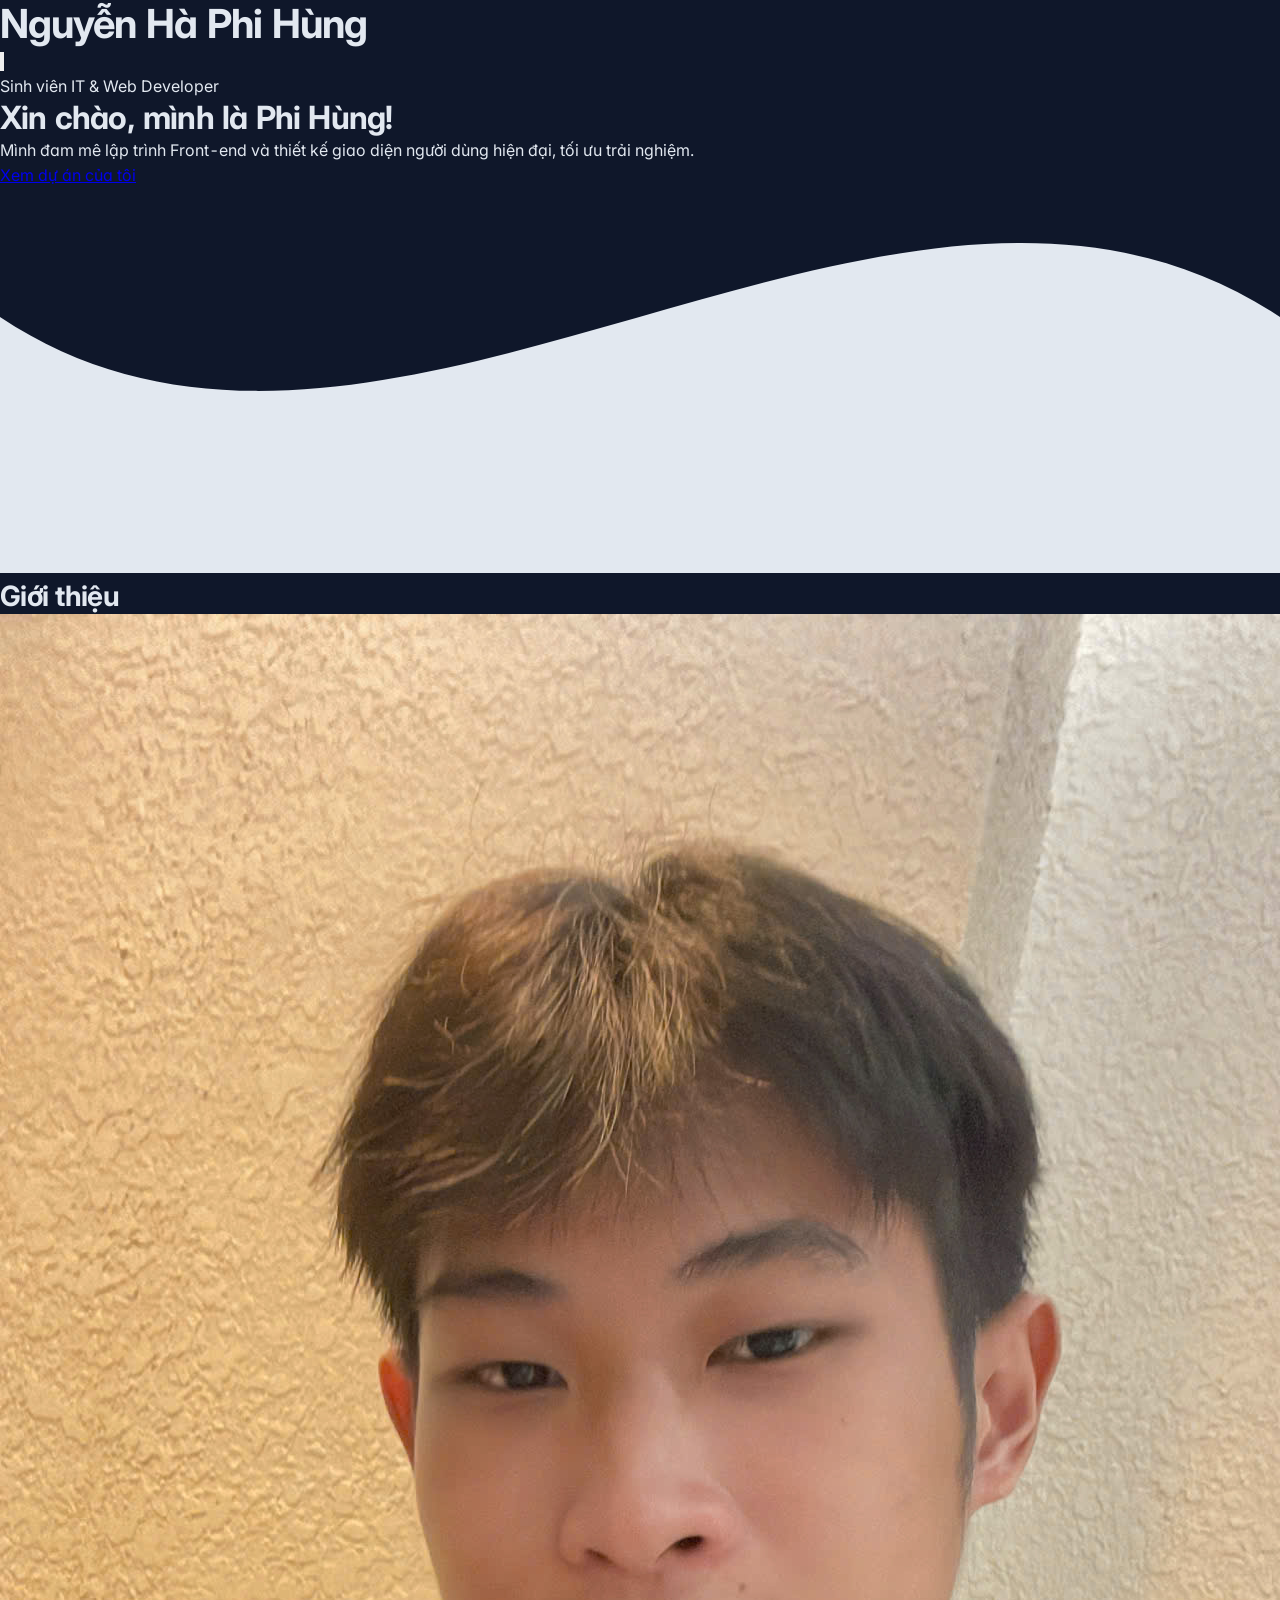
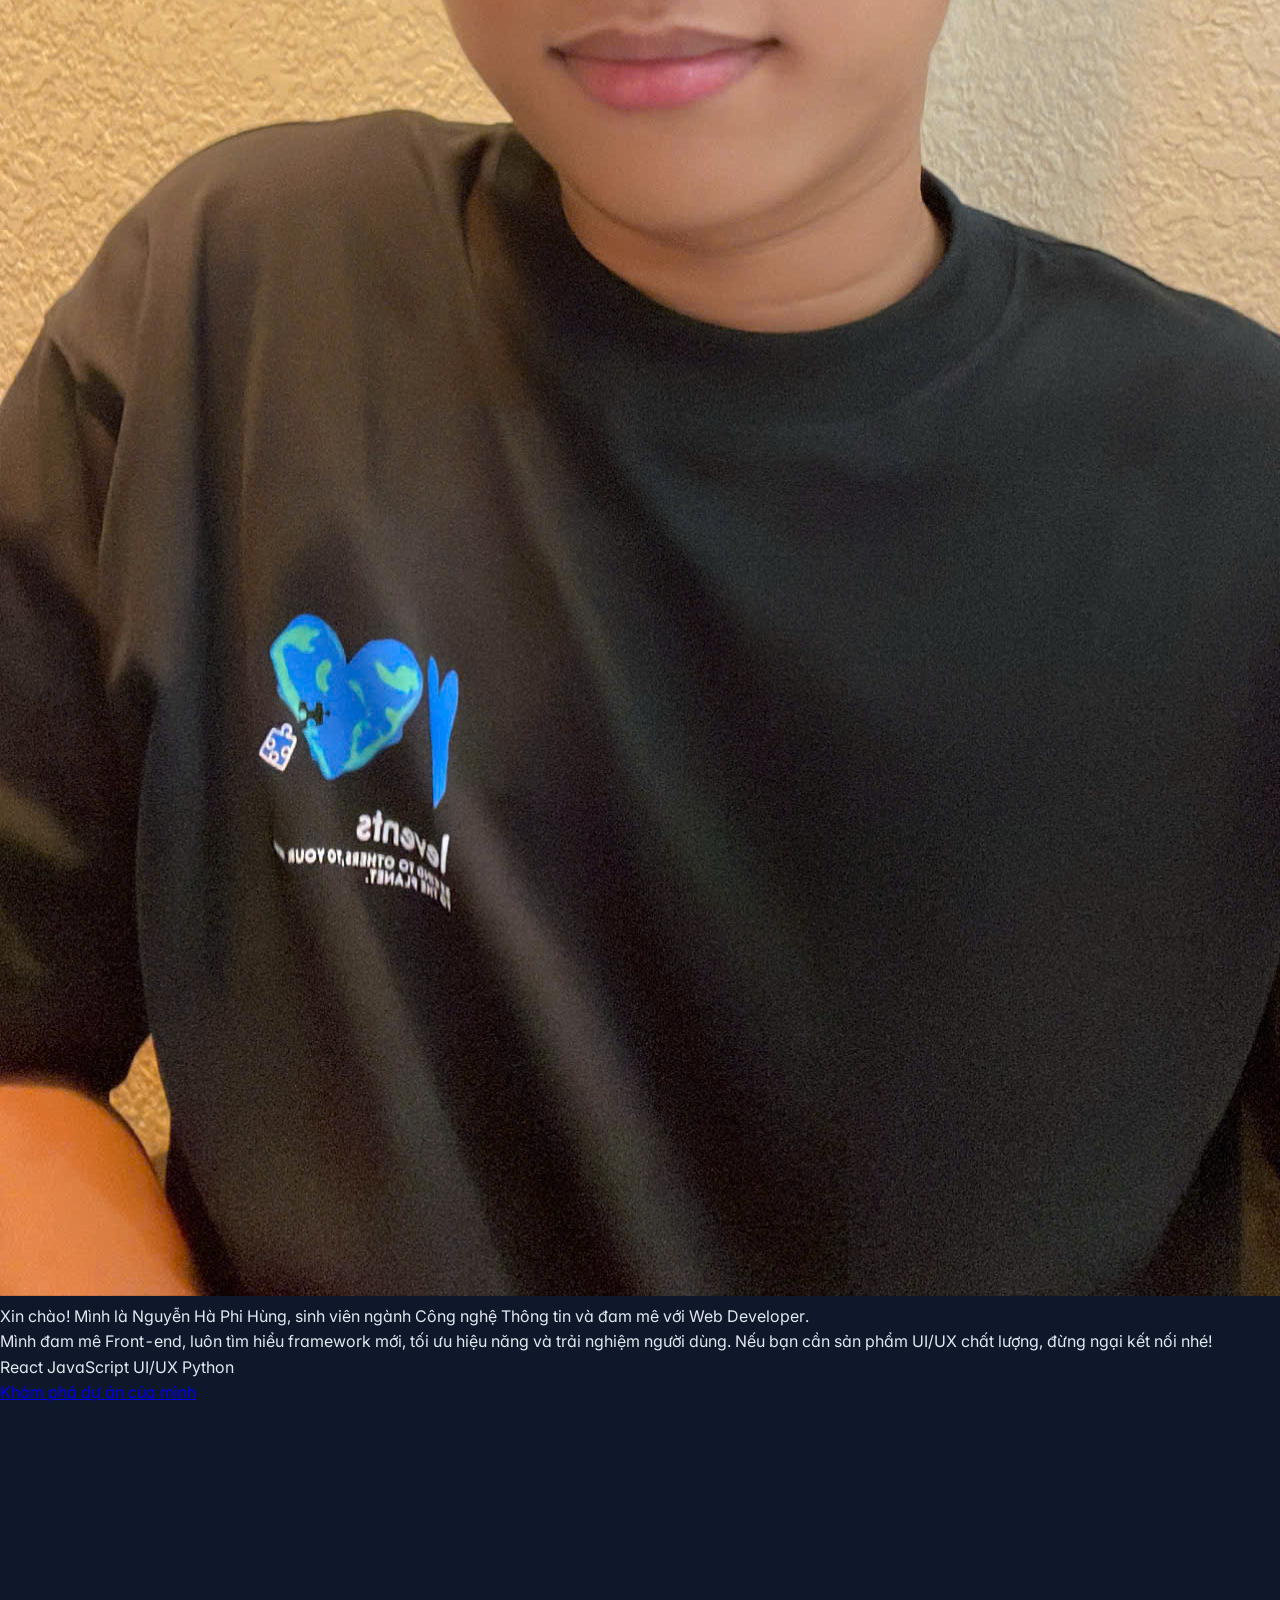
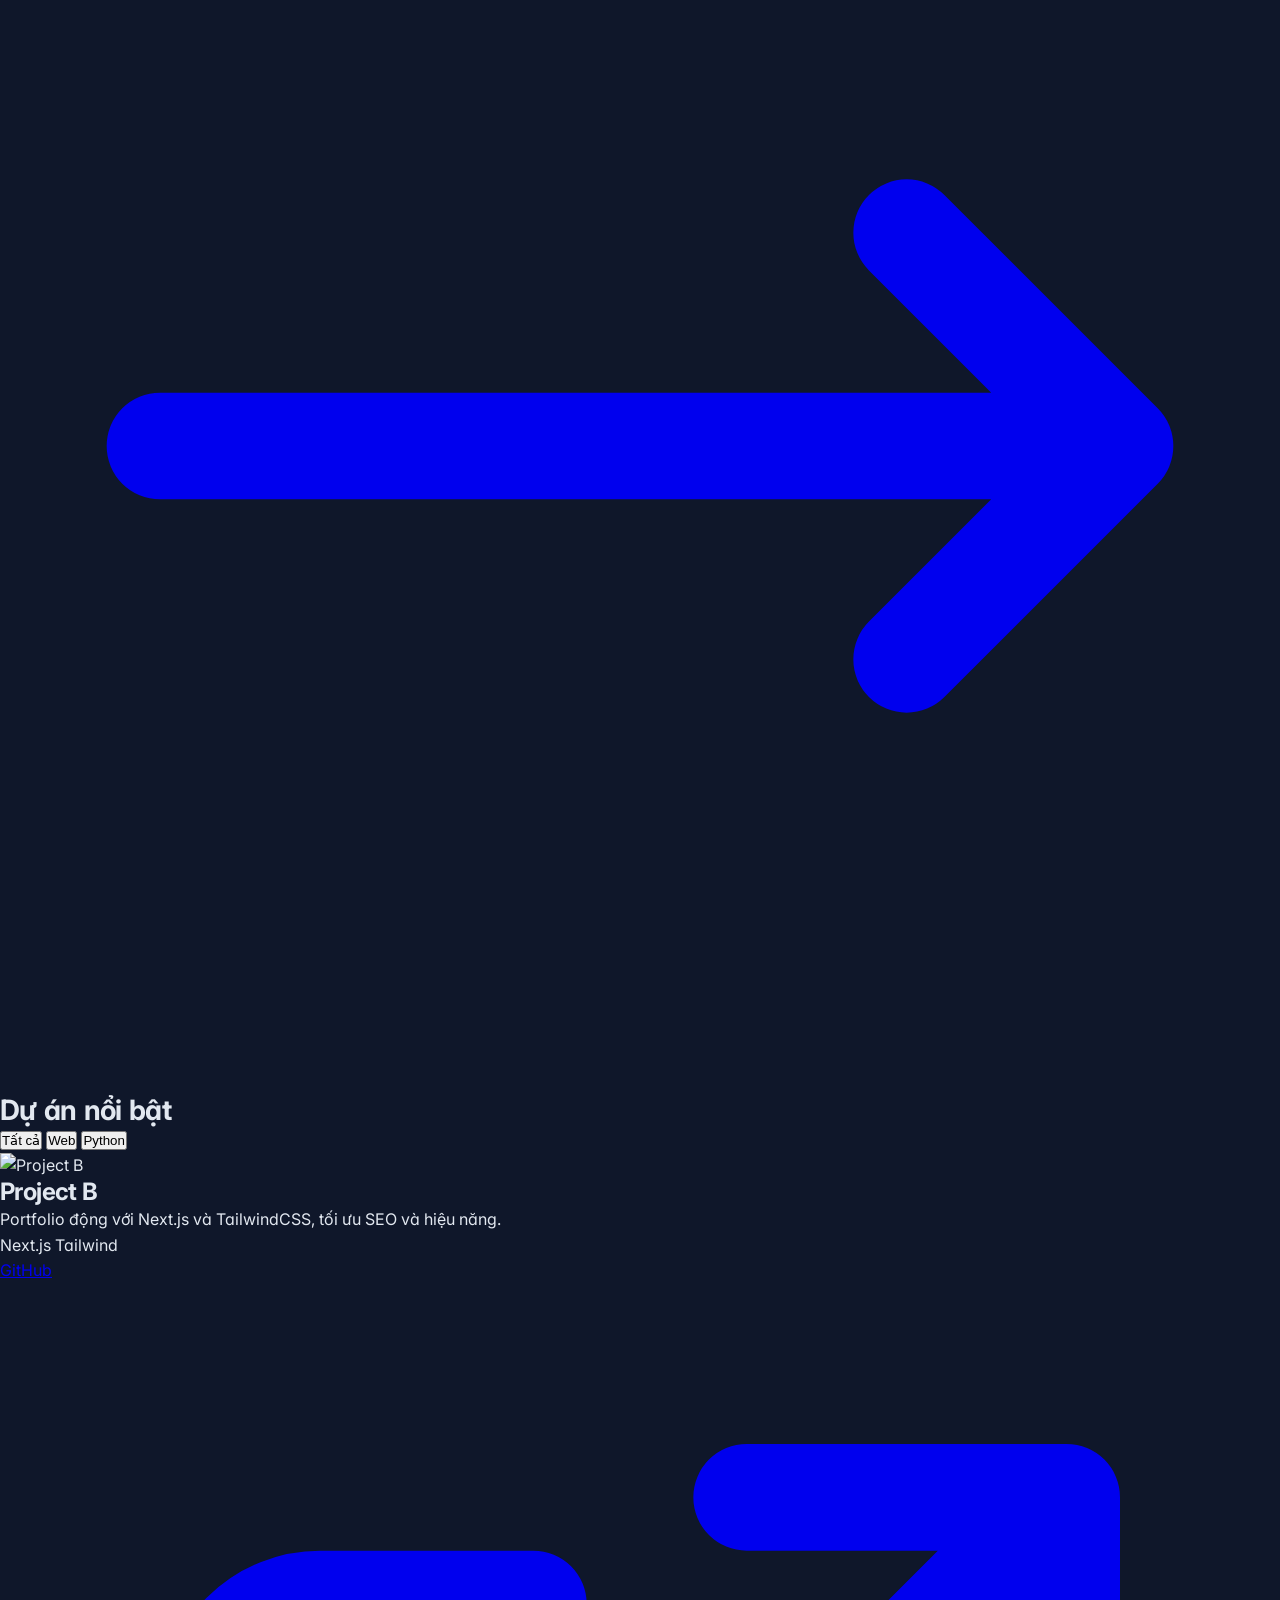
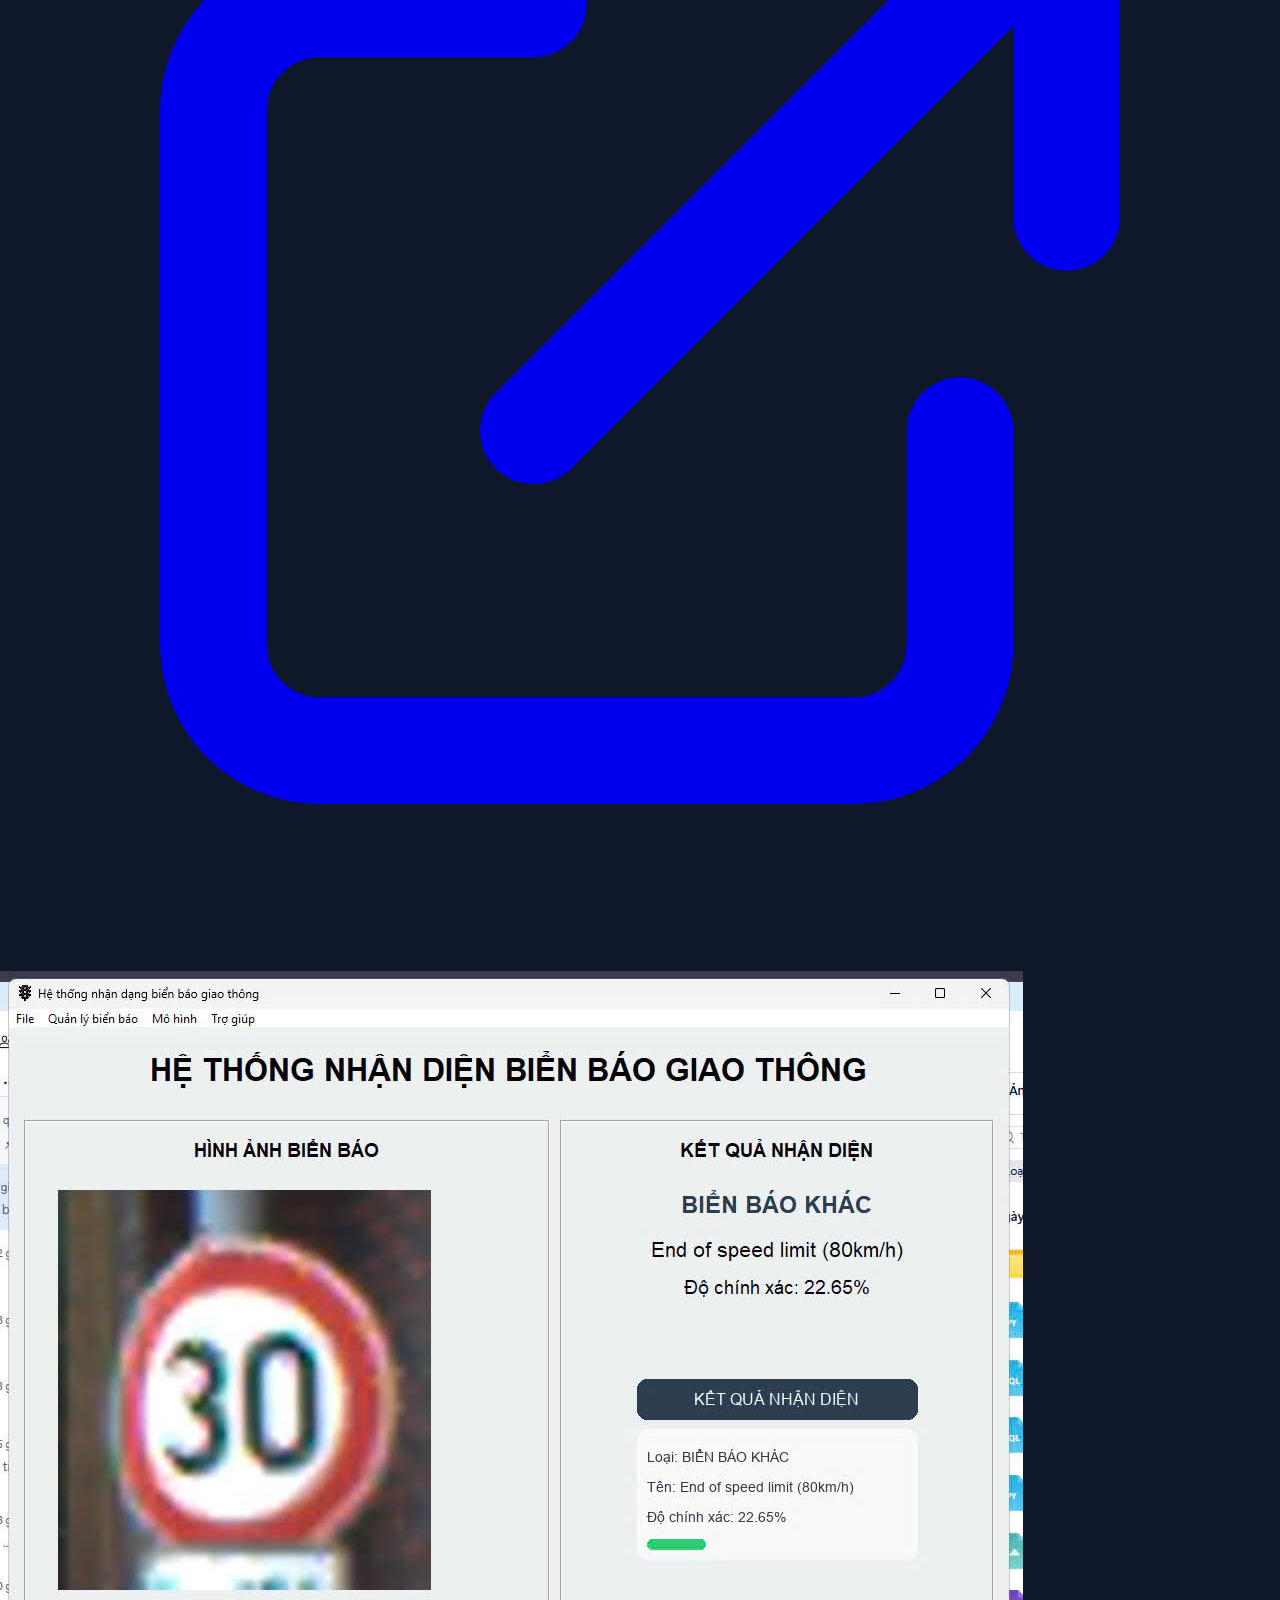
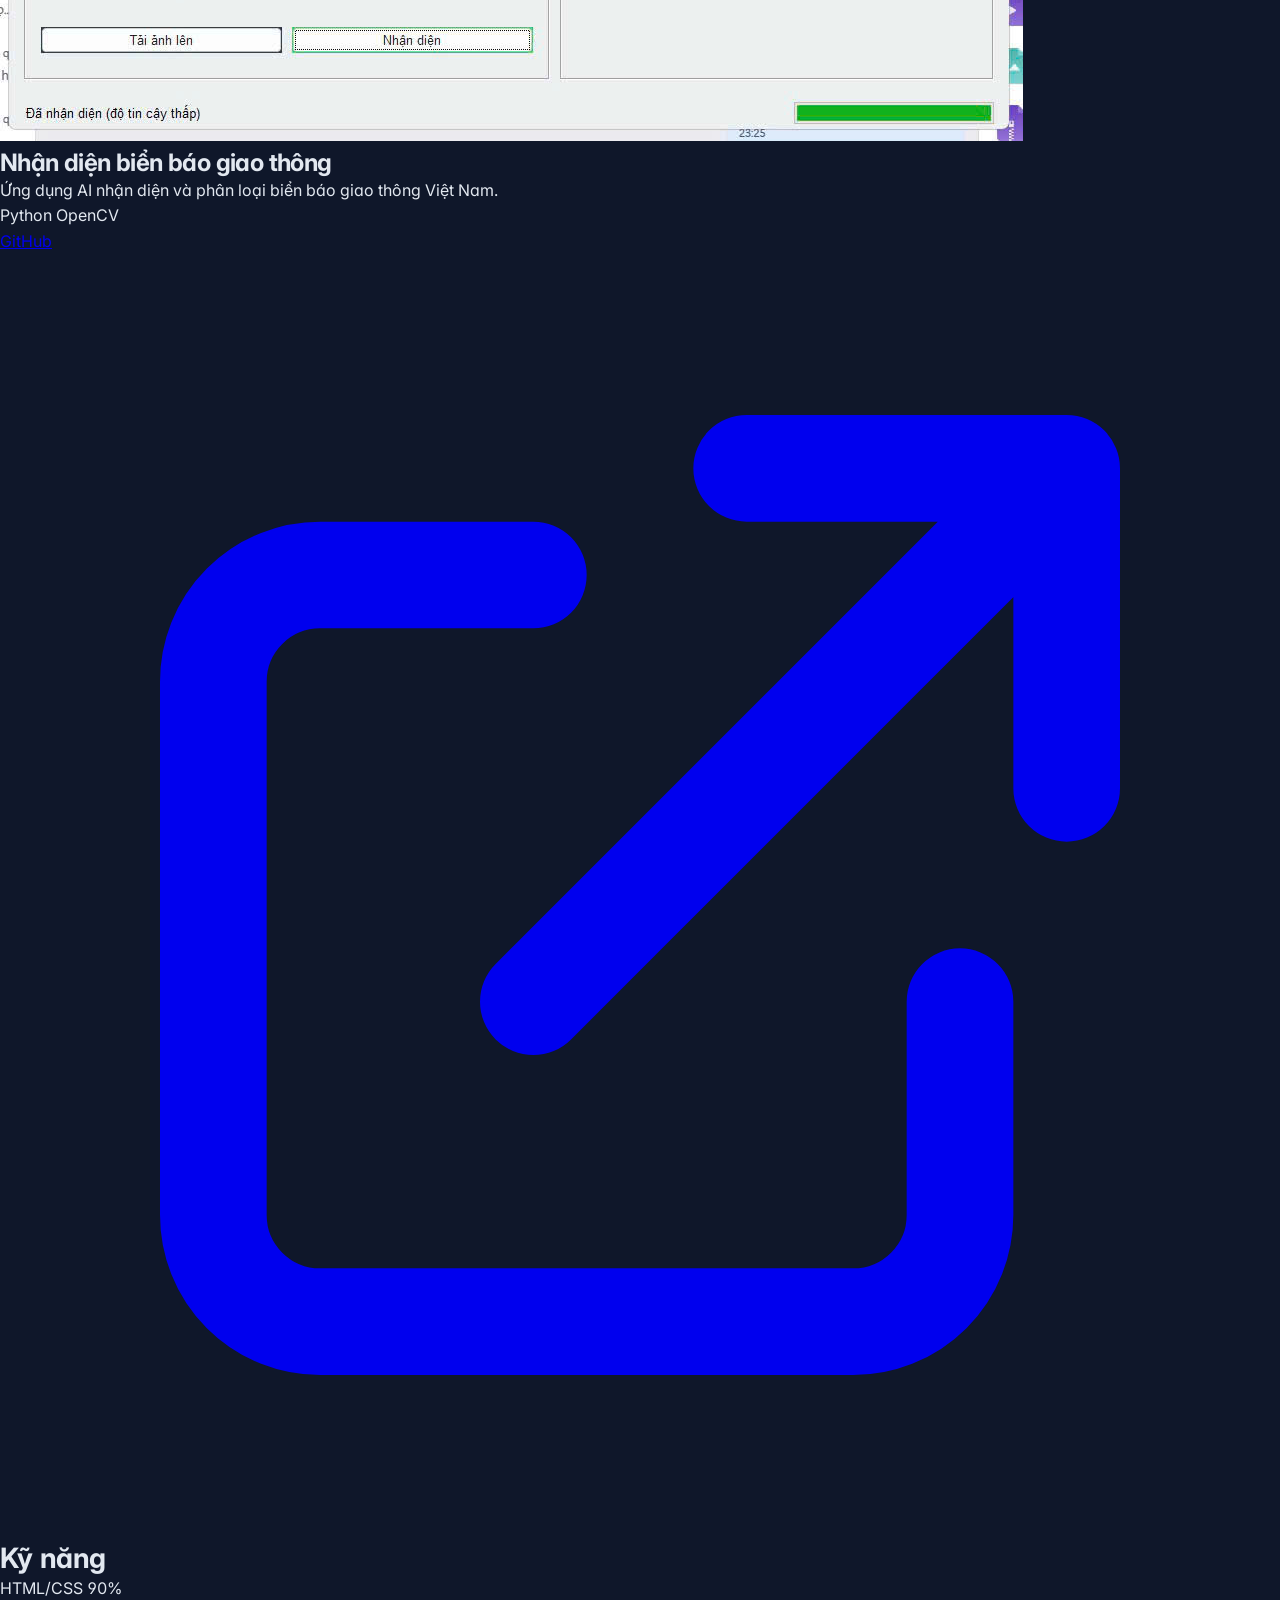
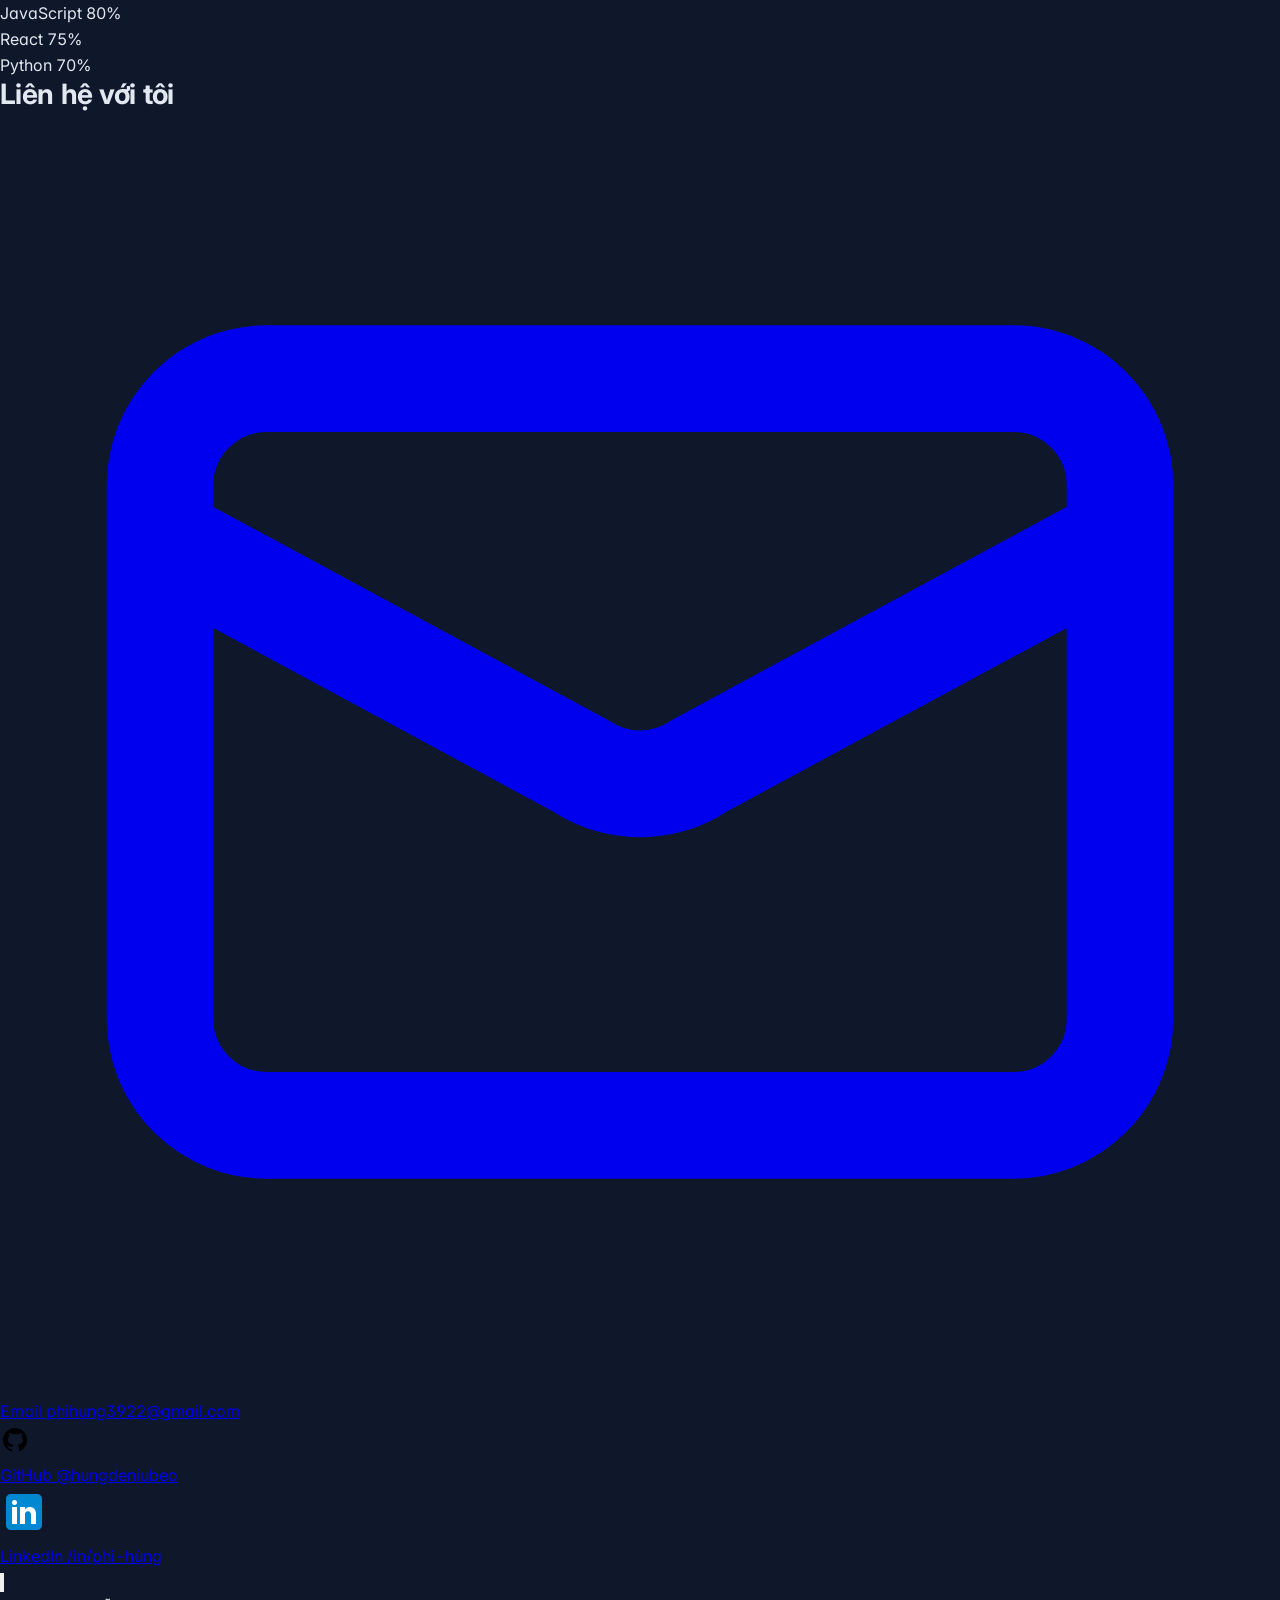
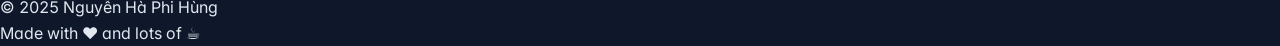
==== index.html @ 7a8af778 "update1" ====
<!DOCTYPE html>
<html lang="vi" class="dark">
<head>
  <meta charset="UTF-8" />
  <meta name="viewport" content="width=device-width, initial-scale=1.0" />
  <title>Portfolio – Phi Hùng</title>

  <!-- Favicon -->
  <link rel="icon" href="assets/icons/favicon.ico" type="image/x-icon" />

  <!-- Tailwind CSS -->
  <script src="https://cdn.tailwindcss.com"></script>
  <!-- AOS CSS for Scroll Animations -->
  <link href="https://unpkg.com/aos@2.3.1/dist/aos.css" rel="stylesheet">
  <!-- Custom CSS -->
  <link rel="stylesheet" href="CSS/resume.css" />
</head>
<body class="bg-slate-50 dark:bg-slate-900 text-slate-800 dark:text-slate-200 transition-colors duration-300">
  <!-- HEADER / NAVBAR -->
  <header class="bg-white/95 dark:bg-slate-800/95 backdrop-blur-sm shadow-lg fixed w-full z-20 top-0 transition-all duration-300">
    <div class="container mx-auto px-6 py-4 flex justify-between items-center">
      <div class="flex items-center space-x-4">
        <h1 class="text-2xl font-bold bg-gradient-to-r from-blue-600 to-purple-600 dark:from-blue-400 dark:to-purple-400 bg-clip-text text-transparent">Nguyễn Hà Phi Hùng</h1>
        <button id="theme-toggle" class="p-2 rounded-lg hover:bg-slate-100 dark:hover:bg-slate-700 transition-colors duration-200 focus:outline-none">
          <svg id="theme-icon" xmlns="http://www.w3.org/2000/svg" class="h-5 w-5 text-slate-700 dark:text-slate-300" fill="none" viewBox="0 0 24 24" stroke="currentColor">
            <path stroke-linecap="round" stroke-linejoin="round" stroke-width="2" d="M12 3v1m0 16v1m8.66-9h-1M3.34 12h-1M17.657 6.343l-.707.707M6.343 17.657l-.707.707M17.657 17.657l-.707-.707M6.343 6.343l-.707-.707" />
          </svg>
        </button>
      </div>
      <p class="hidden md:block text-slate-600 dark:text-slate-400 font-medium">Sinh viên IT & Web Developer</p>
    </div>
  </header>

  <!-- Hero Section -->
  <section id="hero" class="pt-24 bg-gradient-to-br from-blue-600 via-purple-600 to-indigo-700 dark:from-blue-800 dark:via-purple-800 dark:to-indigo-900 text-white relative overflow-hidden" data-aos="fade-down">
    <div class="absolute inset-0 bg-black/10"></div>
    <div class="container mx-auto text-center py-24 relative z-10">
      <h2 class="text-5xl font-extrabold mb-4 leading-tight">Xin chào, mình là <span class="text-yellow-300">Phi Hùng</span>!</h2>
      <p class="text-xl mb-8 text-blue-100 max-w-2xl mx-auto leading-relaxed">Mình đam mê lập trình Front-end và thiết kế giao diện người dùng hiện đại, tối ưu trải nghiệm.</p>
      <a href="#projects" class="inline-block bg-white/90 text-blue-700 px-8 py-3 rounded-full shadow-lg hover:bg-white hover:shadow-xl transform hover:-translate-y-1 transition-all duration-300 font-semibold">Xem dự án của tôi</a>
    </div>
    <!-- Decorative elements -->
    <div class="absolute top-10 left-10 w-20 h-20 bg-white/10 rounded-full blur-xl"></div>
    <div class="absolute bottom-10 right-10 w-32 h-32 bg-yellow-300/20 rounded-full blur-2xl"></div>
  </section>

  <!-- SVG Divider -->
  <div class="w-full overflow-hidden leading-none rotate-180">
    <svg viewBox="0 0 500 150" preserveAspectRatio="none" class="w-full h-16 text-slate-50 dark:text-slate-900">
      <path d="M0.00,49.98 C150.00,150.00 349.28,-50.00 500.00,49.98 L500.00,150.00 L0.00,150.00 Z" fill="currentColor"></path>
    </svg>
  </div>

  <!-- ABOUT -->
  <section id="about" class="container mx-auto px-6 py-24" data-aos="fade-up">
    <h3 class="text-4xl font-bold text-center mb-12 bg-gradient-to-r from-blue-600 to-purple-600 dark:from-blue-400 dark:to-purple-400 bg-clip-text text-transparent">Giới thiệu</h3>
    <div class="grid lg:grid-cols-2 items-center gap-12 max-w-6xl mx-auto">
      <!-- Avatar -->
      <div class="flex justify-center lg:justify-end">
        <div class="relative">
          <div class="w-64 h-64 rounded-2xl overflow-hidden border-4 border-white dark:border-slate-700 shadow-2xl transform rotate-3 hover:rotate-0 transition-transform duration-300">
            <img src="assets/images/avatar.jpg" alt="Ảnh đại diện Nguyễn Hùng" loading="lazy" class="w-full h-full object-cover" />
          </div>
          <div class="absolute -top-4 -right-4 w-8 h-8 bg-gradient-to-r from-yellow-400 to-orange-500 rounded-full animate-pulse"></div>
          <div class="absolute -bottom-4 -left-4 w-6 h-6 bg-gradient-to-r from-blue-400 to-purple-500 rounded-full animate-pulse delay-1000"></div>
        </div>
      </div>
      <!-- Bio text -->
      <div class="space-y-6">
        <div class="prose prose-lg dark:prose-invert">
          <p class="text-lg leading-relaxed text-slate-700 dark:text-slate-300">
            Xin chào! Mình là <span class="font-bold bg-gradient-to-r from-blue-600 to-purple-600 dark:from-blue-400 dark:to-purple-400 bg-clip-text text-transparent">Nguyễn Hà Phi Hùng</span>, sinh viên ngành Công nghệ Thông tin và đam mê với <span class="font-bold text-blue-600 dark:text-blue-400">Web Developer</span>. 
          </p>
          <p class="text-lg leading-relaxed text-slate-700 dark:text-slate-300">
            Mình đam mê Front-end, luôn tìm hiểu framework mới, tối ưu hiệu năng và trải nghiệm người dùng. Nếu bạn cần sản phẩm UI/UX chất lượng, đừng ngại kết nối nhé!
          </p>
        </div>
        <div class="flex flex-wrap gap-3">
          <span class="px-4 py-2 bg-blue-100 dark:bg-blue-900/30 text-blue-800 dark:text-blue-300 rounded-full text-sm font-medium">React</span>
          <span class="px-4 py-2 bg-purple-100 dark:bg-purple-900/30 text-purple-800 dark:text-purple-300 rounded-full text-sm font-medium">JavaScript</span>
          <span class="px-4 py-2 bg-green-100 dark:bg-green-900/30 text-green-800 dark:text-green-300 rounded-full text-sm font-medium">UI/UX</span>
          <span class="px-4 py-2 bg-orange-100 dark:bg-orange-900/30 text-orange-800 dark:text-orange-300 rounded-full text-sm font-medium">Python</span>
        </div>
        <a href="#projects" class="inline-flex items-center gap-2 text-blue-600 dark:text-blue-400 hover:text-blue-700 dark:hover:text-blue-300 font-semibold group transition-colors duration-200">
          Khám phá dự án của mình 
          <svg class="w-5 h-5 transform group-hover:translate-x-1 transition-transform duration-200" fill="none" stroke="currentColor" viewBox="0 0 24 24">
            <path stroke-linecap="round" stroke-linejoin="round" stroke-width="2" d="M17 8l4 4m0 0l-4 4m4-4H3"></path>
          </svg>
        </a>
      </div>
    </div>
  </section>

  <!-- PROJECTS & SKILLS -->
  <section id="projects-skills" class="bg-gradient-to-br from-slate-100 to-blue-50 dark:from-slate-800 dark:to-slate-900 py-24" data-aos="fade-up">
    <div class="container mx-auto px-6">
      <div class="grid grid-cols-1 xl:grid-cols-3 gap-16">
        <!-- Projects Column (2/3 width) -->
        <div class="xl:col-span-2">
          <h3 class="text-4xl font-bold text-center mb-12 bg-gradient-to-r from-blue-600 to-purple-600 dark:from-blue-400 dark:to-purple-400 bg-clip-text text-transparent">Dự án nổi bật</h3>
          
          <!-- Filter buttons -->
          <div class="flex justify-center mb-8 gap-3">
            <button class="px-6 py-3 bg-gradient-to-r from-blue-600 to-purple-600 text-white rounded-full shadow-lg hover:shadow-xl transform hover:-translate-y-0.5 transition-all duration-200 font-medium" data-filter="all">Tất cả</button>
            <button class="px-6 py-3 bg-white dark:bg-slate-700 text-blue-600 dark:text-blue-400 rounded-full shadow-md hover:shadow-lg border border-blue-200 dark:border-slate-600 hover:bg-blue-50 dark:hover:bg-slate-600 transition-all duration-200 font-medium" data-filter="web">Web</button>
            <button class="px-6 py-3 bg-white dark:bg-slate-700 text-blue-600 dark:text-blue-400 rounded-full shadow-md hover:shadow-lg border border-blue-200 dark:border-slate-600 hover:bg-blue-50 dark:hover:bg-slate-600 transition-all duration-200 font-medium" data-filter="python">Python</button>
          </div>
          
          <!-- Projects grid -->
          <div class="grid gap-8 md:grid-cols-2" id="project-grid">
            <!-- Project 1 -->
            <div class="project-item group" data-type="web">
              <div class="bg-white dark:bg-slate-800 rounded-2xl shadow-lg hover:shadow-2xl overflow-hidden transform hover:-translate-y-2 transition-all duration-300">
                <div class="relative overflow-hidden">
                  <img src="assets/images/project-b.png" alt="Project B" class="w-full h-52 object-cover group-hover:scale-105 transition-transform duration-300" />
                  <div class="absolute inset-0 bg-gradient-to-t from-black/50 to-transparent opacity-0 group-hover:opacity-100 transition-opacity duration-300"></div>
                </div>
                <div class="p-6">
                  <h4 class="font-bold text-xl mb-3 text-slate-800 dark:text-slate-200">Project B</h4>
                  <p class="text-slate-600 dark:text-slate-400 mb-4 leading-relaxed">Portfolio động với Next.js và TailwindCSS, tối ưu SEO và hiệu năng.</p>
                  <div class="flex items-center justify-between">
                    <div class="flex gap-2">
                      <span class="px-3 py-1 bg-blue-100 dark:bg-blue-900/30 text-blue-700 dark:text-blue-300 rounded-full text-xs font-medium">Next.js</span>
                      <span class="px-3 py-1 bg-cyan-100 dark:bg-cyan-900/30 text-cyan-700 dark:text-cyan-300 rounded-full text-xs font-medium">Tailwind</span>
                    </div>
                    <a href="https://github.com/username/project-b" target="_blank" class="inline-flex items-center gap-1 text-blue-600 dark:text-blue-400 hover:text-blue-700 dark:hover:text-blue-300 font-medium group transition-colors duration-200">
                      GitHub
                      <svg class="w-4 h-4 transform group-hover:translate-x-0.5 transition-transform duration-200" fill="none" stroke="currentColor" viewBox="0 0 24 24">
                        <path stroke-linecap="round" stroke-linejoin="round" stroke-width="2" d="M10 6H6a2 2 0 00-2 2v10a2 2 0 002 2h10a2 2 0 002-2v-4M14 4h6m0 0v6m0-6L10 14"></path>
                      </svg>
                    </a>
                  </div>
                </div>
              </div>
            </div>
            
            <!-- Project 2 -->
            <div class="project-item group" data-type="python">
              <div class="bg-white dark:bg-slate-800 rounded-2xl shadow-lg hover:shadow-2xl overflow-hidden transform hover:-translate-y-2 transition-all duration-300">
                <div class="relative overflow-hidden">
                  <img src="assets/images/bienbao.jpg" alt="Nhận diện biển báo giao thông" class="w-full h-52 object-cover group-hover:scale-105 transition-transform duration-300" />
                  <div class="absolute inset-0 bg-gradient-to-t from-black/50 to-transparent opacity-0 group-hover:opacity-100 transition-opacity duration-300"></div>
                </div>
                <div class="p-6">
                  <h4 class="font-bold text-xl mb-3 text-slate-800 dark:text-slate-200">Nhận diện biển báo giao thông</h4>
                  <p class="text-slate-600 dark:text-slate-400 mb-4 leading-relaxed">Ứng dụng AI nhận diện và phân loại biển báo giao thông Việt Nam.</p>
                  <div class="flex items-center justify-between">
                    <div class="flex gap-2">
                      <span class="px-3 py-1 bg-yellow-100 dark:bg-yellow-900/30 text-yellow-700 dark:text-yellow-300 rounded-full text-xs font-medium">Python</span>
                      <span class="px-3 py-1 bg-green-100 dark:bg-green-900/30 text-green-700 dark:text-green-300 rounded-full text-xs font-medium">OpenCV</span>
                    </div>
                    <a href="https://github.com/hungdeniubeo/bienbao" target="_blank" class="inline-flex items-center gap-1 text-blue-600 dark:text-blue-400 hover:text-blue-700 dark:hover:text-blue-300 font-medium group transition-colors duration-200">
                      GitHub
                      <svg class="w-4 h-4 transform group-hover:translate-x-0.5 transition-transform duration-200" fill="none" stroke="currentColor" viewBox="0 0 24 24">
                        <path stroke-linecap="round" stroke-linejoin="round" stroke-width="2" d="M10 6H6a2 2 0 00-2 2v10a2 2 0 002 2h10a2 2 0 002-2v-4M14 4h6m0 0v6m0-6L10 14"></path>
                      </svg>
                    </a>
                  </div>
                </div>
              </div>
            </div>
          </div>
        </div>
        
        <!-- Skills Column (1/3 width) -->
        <div class="xl:col-span-1">
          <h3 class="text-4xl font-bold text-center mb-12 bg-gradient-to-r from-blue-600 to-purple-600 dark:from-blue-400 dark:to-purple-400 bg-clip-text text-transparent">Kỹ năng</h3>
          <div class="bg-white dark:bg-slate-800 rounded-2xl shadow-xl p-8">
            <div class="space-y-8">
              <!-- Skill Bar -->
              <div class="group">
                <div class="flex justify-between mb-3">
                  <span class="font-semibold text-slate-700 dark:text-slate-300">HTML/CSS</span>
                  <span class="text-blue-600 dark:text-blue-400 font-bold">90%</span>
                </div>
                <div class="w-full bg-slate-200 dark:bg-slate-700 rounded-full h-3 overflow-hidden">
                  <div class="bg-gradient-to-r from-blue-500 to-blue-600 h-3 rounded-full transition-all duration-1000 ease-out" style="width:90%"></div>
                </div>
              </div>
              
              <div class="group">
                <div class="flex justify-between mb-3">
                  <span class="font-semibold text-slate-700 dark:text-slate-300">JavaScript</span>
                  <span class="text-yellow-600 dark:text-yellow-400 font-bold">80%</span>
                </div>
                <div class="w-full bg-slate-200 dark:bg-slate-700 rounded-full h-3 overflow-hidden">
                  <div class="bg-gradient-to-r from-yellow-500 to-yellow-600 h-3 rounded-full transition-all duration-1000 ease-out" style="width:80%"></div>
                </div>
              </div>
              
              <div class="group">
                <div class="flex justify-between mb-3">
                  <span class="font-semibold text-slate-700 dark:text-slate-300">React</span>
                  <span class="text-cyan-600 dark:text-cyan-400 font-bold">75%</span>
                </div>
                <div class="w-full bg-slate-200 dark:bg-slate-700 rounded-full h-3 overflow-hidden">
                  <div class="bg-gradient-to-r from-cyan-500 to-cyan-600 h-3 rounded-full transition-all duration-1000 ease-out" style="width:75%"></div>
                </div>
              </div>
              
              <div class="group">
                <div class="flex justify-between mb-3">
                  <span class="font-semibold text-slate-700 dark:text-slate-300">Python</span>
                  <span class="text-green-600 dark:text-green-400 font-bold">70%</span>
                </div>
                <div class="w-full bg-slate-200 dark:bg-slate-700 rounded-full h-3 overflow-hidden">
                  <div class="bg-gradient-to-r from-green-500 to-green-600 h-3 rounded-full transition-all duration-1000 ease-out" style="width:70%"></div>
                </div>
              </div>
            </div>
          </div>
        </div>
      </div>
    </div>
  </section>

  <!-- CONTACT -->
  <section id="contact" class="bg-gradient-to-br from-blue-600 via-purple-600 to-indigo-700 dark:from-blue-800 dark:via-purple-800 dark:to-indigo-900 py-24 relative overflow-hidden" data-aos="fade-up">
    <div class="absolute inset-0 bg-black/10"></div>
    <div class="container mx-auto px-6 relative z-10">
      <h3 class="text-4xl font-bold text-center mb-12 text-white">Liên hệ với tôi</h3>
      <div class="max-w-2xl mx-auto">
        <div class="bg-white/10 backdrop-blur-lg rounded-2xl p-8 border border-white/20">
          <div class="grid md:grid-cols-3 gap-6 text-center">
            <a href="mailto:phihung3922@gmail.com" class="group flex flex-col items-center p-6 rounded-xl hover:bg-white/10 transition-all duration-300">
              <div class="w-12 h-12 bg-white/20 rounded-full flex items-center justify-center mb-4 group-hover:bg-white/30 transition-colors duration-300">
                <svg class="w-6 h-6 text-white" fill="none" stroke="currentColor" viewBox="0 0 24 24">
                  <path stroke-linecap="round" stroke-linejoin="round" stroke-width="2" d="M3 8l7.89 4.26a2 2 0 002.22 0L21 8M5 19h14a2 2 0 002-2V7a2 2 0 00-2-2H5a2 2 0 00-2 2v10a2 2 0 002 2z"></path>
                </svg>
              </div>
              <span class="text-white font-semibold">Email</span>
              <span class="text-blue-100 text-sm mt-1">phihung3922@gmail.com</span>
            </a>
            
            <a href="https://github.com/hungdeniubeo" target="_blank" class="group flex flex-col items-center p-6 rounded-xl hover:bg-white/10 transition-all duration-300">
              <div class="w-12 h-12 bg-white/20 rounded-full flex items-center justify-center mb-4 group-hover:bg-white/30 transition-colors duration-300">
                <img src="assets/icons/github.png" alt="GitHub" class="w-6 h-6" />
              </div>
              <span class="text-white font-semibold">GitHub</span>
              <span class="text-blue-100 text-sm mt-1">@hungdeniubeo</span>
            </a>
            
            <a href="https://www.linkedin.com/in/phi-h%C3%B9ng/" target="_blank" class="group flex flex-col items-center p-6 rounded-xl hover:bg-white/10 transition-all duration-300">
              <div class="w-12 h-12 bg-white/20 rounded-full flex items-center justify-center mb-4 group-hover:bg-white/30 transition-colors duration-300">
                <img src="assets/icons/linkedin.png" alt="LinkedIn" class="w-6 h-6" />
              </div>
              <span class="text-white font-semibold">LinkedIn</span>
              <span class="text-blue-100 text-sm mt-1">/in/phi-hùng</span>
            </a>
          </div>
        </div>
      </div>
    </div>
    <!-- Decorative elements -->
    <div class="absolute top-10 left-10 w-20 h-20 bg-white/10 rounded-full blur-xl"></div>
    <div class="absolute bottom-10 right-10 w-32 h-32 bg-yellow-300/20 rounded-full blur-2xl"></div>
  </section>

  <!-- BACK TO TOP -->
  <button id="back-to-top" class="fixed bottom-6 right-6 bg-gradient-to-r from-blue-600 to-purple-600 text-white p-4 rounded-full shadow-lg hover:shadow-xl transform hover:-translate-y-1 transition-all duration-300 hidden group">
    <svg class="w-5 h-5 transform group-hover:-translate-y-0.5 transition-transform duration-200" fill="none" stroke="currentColor" viewBox="0 0 24 24">
      <path stroke-linecap="round" stroke-linejoin="round" stroke-width="2" d="M5 15l7-7 7 7"></path>
    </svg>
  </button>

  <!-- FOOTER -->
  <footer class="bg-slate-900 dark:bg-black py-8 text-center text-slate-400">
    <div class="container mx-auto px-6">
      <p class="mb-2">© 2025 Nguyễn Hà Phi Hùng</p>
      <p class="text-sm">Made with ❤️ and lots of ☕</p>
    </div>
  </footer>

  <!-- Scripts -->
  <script src="https://unpkg.com/aos@2.3.1/dist/aos.js"></script>
  <script>
    // Initialize AOS
    AOS.init({ duration: 800, once: true });

    // Dark mode toggle
    const themeToggle = document.getElementById('theme-toggle');
    const htmlEl = document.documentElement;
    themeToggle.addEventListener('click', () => {
      if (htmlEl.classList.contains('dark')) {
        htmlEl.classList.remove('dark');
        localStorage.theme = 'light';
      } else {
        htmlEl.classList.add('dark');
        localStorage.theme = 'dark';
      }
    });
    if (localStorage.theme === 'dark') htmlEl.classList.add('dark');

    // Filter projects
    document.querySelectorAll('[data-filter]').forEach(btn => {
      btn.addEventListener('click', () => {
        const filter = btn.getAttribute('data-filter');
        
        // Update button styles
        document.querySelectorAll('[data-filter]').forEach(b => {
          if (b === btn) {
            b.className = 'px-6 py-3 bg-gradient-to-r from-blue-600 to-purple-600 text-white rounded-full shadow-lg hover:shadow-xl transform hover:-translate-y-0.5 transition-all duration-200 font-medium';
          } else {
            b.className = 'px-6 py-3 bg-white dark:bg-slate-700 text-blue-600 dark:text-blue-400 rounded-full shadow-md hover:shadow-lg border border-blue-200 dark:border-slate-600 hover:bg-blue-50 dark:hover:bg-slate-600 transition-all duration-200 font-medium';
          }
        });
        
        // Filter projects
        document.querySelectorAll('.project-item').forEach(item => {
          if (filter === 'all' || item.getAttribute('data-type') === filter) {
            item.classList.remove('hidden');
          } else {
            item.classList.add('hidden');
          }
        });
      });
    });

    // Back to top button
    const backToTop = document.getElementById('back-to-top');
    window.addEventListener('scroll', () => {
      backToTop.classList.toggle('hidden', window.scrollY < 300);
    });
    backToTop.addEventListener('click', () => window.scrollTo({ top: 0, behavior: 'smooth' }));
  </script>
</body>
</html>
---- CSS/resume.css ----
/* resume.css - Enhanced version */

/* Import Google Fonts */
@import url('https://fonts.googleapis.com/css2?family=Inter:wght@300;400;500;600;700;800;900&display=swap');

/* Custom Properties */
:root {
  --primary-blue: #2563eb;
  --primary-purple: #7c3aed;
  --secondary-blue: #3b82f6;
  --secondary-purple: #8b5cf6;
  --accent-yellow: #fcd34d;
  --accent-orange: #fb923c;
  
  --gray-50: #f8fafc;
  --gray-100: #f1f5f9;
  --gray-200: #e2e8f0;
  --gray-300: #cbd5e1;
  --gray-400: #94a3b8;
  --gray-500: #64748b;
  --gray-600: #475569;
  --gray-700: #334155;
  --gray-800: #1e293b;
  --gray-900: #0f172a;
  
  --shadow-sm: 0 1px 2px 0 rgb(0 0 0 / 0.05);
  --shadow-md: 0 4px 6px -1px rgb(0 0 0 / 0.1), 0 2px 4px -2px rgb(0 0 0 / 0.1);
  --shadow-lg: 0 10px 15px -3px rgb(0 0 0 / 0.1), 0 4px 6px -4px rgb(0 0 0 / 0.1);
  --shadow-xl: 0 20px 25px -5px rgb(0 0 0 / 0.1), 0 8px 10px -6px rgb(0 0 0 / 0.1);
  --shadow-2xl: 0 25px 50px -12px rgb(0 0 0 / 0.25);
  
  --border-radius-sm: 0.375rem;
  --border-radius-md: 0.5rem;
  --border-radius-lg: 0.75rem;
  --border-radius-xl: 1rem;
  --border-radius-2xl: 1.5rem;
  
  --transition-fast: 0.15s ease-out;
  --transition-normal: 0.3s ease-out;
  --transition-slow: 0.5s ease-out;
}

/* Base Styles */
* {
  margin: 0;
  padding: 0;
  box-sizing: border-box;
}

html {
  scroll-behavior: smooth;
}

body {
  font-family: 'Inter', 'Segoe UI', system-ui, -apple-system, sans-serif;
  line-height: 1.6;
  color: var(--gray-800);
  background: var(--gray-50);
  font-feature-settings: 'cv11', 'ss01';
  font-variant-numeric: tabular-nums;
  -webkit-font-smoothing: antialiased;
  -moz-osx-font-smoothing: grayscale;
}

/* Dark mode adjustments */
.dark body {
  color: var(--gray-200);
  background: var(--gray-900);
}

/* Custom Scrollbar */
::-webkit-scrollbar {
  width: 8px;
}

::-webkit-scrollbar-track {
  background: var(--gray-100);
}

.dark ::-webkit-scrollbar-track {
  background: var(--gray-800);
}

::-webkit-scrollbar-thumb {
  background: linear-gradient(to bottom, var(--primary-blue), var(--primary-purple));
  border-radius: 4px;
}

::-webkit-scrollbar-thumb:hover {
  background: linear-gradient(to bottom, var(--secondary-blue), var(--secondary-purple));
}

/* Enhanced Typography */
h1, h2, h3, h4, h5, h6 {
  font-weight: 700;
  line-height: 1.2;
  letter-spacing: -0.025em;
}

h1 { font-size: 2.5rem; }
h2 { font-size: 2rem; }
h3 { font-size: 1.75rem; }
h4 { font-size: 1.5rem; }
h5 { font-size: 1.25rem; }
h6 { font-size: 1.125rem; }

/* Enhanced Gradient Text */
.gradient-text {
  background: linear-gradient(135deg, var(--primary-blue), var(--primary-purple));
  -webkit-background-clip: text;
  -webkit-text-fill-color: transparent;
  background-clip: text;
}

/* Enhanced Buttons */
.btn-primary {
  background: linear-gradient(135deg, var(--primary-blue), var(--primary-purple));
  color: white;
  padding: 0.75rem 2rem;
  border-radius: var(--border-radius-xl);
  font-weight: 600;
  text-decoration: none;
  display: inline-flex;
  align-items: center;
  gap: 0.5rem;
  box-shadow: var(--shadow-lg);
  transition: all var(--transition-normal);
  border: none;
  cursor: pointer;
}

.btn-primary:hover {
  box-shadow: var(--shadow-xl);
  transform: translateY(-2px);
}

.btn-secondary {
  background: white;
  color: var(--primary-blue);
  border: 2px solid var(--gray-200);
  padding: 0.75rem 2rem;
  border-radius: var(--border-radius-xl);
  font-weight: 600;
  text-decoration: none;
  display: inline-flex;
  align-items: center;
  gap: 0.5rem;
  transition: all var(--transition-normal);
}

.dark .btn-secondary {
  background: var(--gray-800);
  color: var(--primary-blue);
  border-color: var(--gray-600);
}

.btn-secondary:hover {
  background: var(--gray-50);
  border-color: var(--primary-blue);
  transform: translateY(-1px);
}

.dark .btn-secondary:hover {
  background: var(--gray-700);
}

/* Enhanced Cards */
.card {
  background: white;
  border-radius: var(--border-radius-2xl);
  box-shadow: var(--shadow-lg);
  overflow: hidden;
  transition: all var(--transition-normal);
  border: 1px solid var(--gray-100);
}

.dark .card {
  background: var(--gray-800);
  border-color: var(--gray-700);
}

.card:hover {
  box-shadow: var(--shadow-2xl);
  transform: translateY(-4px);
}

/* Enhanced Skill Bars */
.skill-bar {
  background: var(--gray-200);
  border-radius: var(--border-radius-lg);
  height: 12px;
  overflow: hidden;
  position: relative;
}

.dark .skill-bar {
  background: var(--gray-700);
}

.skill-bar-fill {
  height: 100%;
  border-radius: var(--border-radius-lg);
  position: relative;
  transition: width 1s ease-out;
}

.skill-bar-fill::after {
  content: '';
  position: absolute;
  top: 0;
  left: 0;
  right: 0;
  bottom: 0;
  background: linear-gradient(90deg, transparent, rgba(255,255,255,0.3), transparent);
  animation: shimmer 2s infinite;
}

@keyframes shimmer {
  0% { transform: translateX(-100%); }
  100% { transform: translateX(100%); }
}

/* Enhanced Focus States */
button:focus,
input:focus,
textarea:focus,
select:focus,
a:focus {
  outline: 2px solid var(--primary-blue);
  outline-offset: 2px;
}

/* Enhanced Hover Effects */
.hover-lift {
  transition: transform var(--transition-normal);
}

.hover-lift:hover {
  transform: translateY(-2px);
}

.hover-scale {
  transition: transform var(--transition-normal);
}

.hover-scale:hover {
  transform: scale(1.05);
}

/* Enhanced Grid Layouts */
.grid-auto-fit {
  display: grid;
  grid-template-columns: repeat(auto-fit, minmax(300px, 1fr));
  gap: 2rem;
}

/* Enhanced Loading States */
.loading {
  background: linear-gradient(90deg, var(--gray-200) 25%, var(--gray-100) 50%, var(--gray-200) 75%);
  background-size: 200% 100%;
  animation: loading 1.5s infinite;
}

.dark .loading {
  background: linear-gradient(90deg, var(--gray-700) 25%, var(--gray-600) 50%, var(--gray-700) 75%);
  background-size: 200% 100%;
}

@keyframes loading {
  0% { background-position: 200% 0; }
  100% { background-position: -200% 0; }
}

/* Enhanced Responsive Design */
@media (max-width: 768px) {
  h1 { font-size: 2rem; }
  h2 { font-size: 1.75rem; }
  h3 { font-size: 1.5rem; }
  
  .btn-primary,
  .btn-secondary {
    padding: 0.625rem 1.5rem;
    font-size: 0.875rem;
  }
}

@media (max-width: 640px) {
  h1 { font-size: 1.75rem; }
  h2 { font-size: 1.5rem; }
  h3 { font-size: 1.25rem; }
}

/* Enhanced Animations */
@keyframes fadeInUp {
  from {
    opacity: 0;
    transform: translateY(30px);
  }
  to {
    opacity: 1;
    transform: translateY(0);
  }
}

@keyframes fadeInDown {
  from {
    opacity: 0;
    transform: translateY(-30px);
  }
  to {
    opacity: 1;
    transform: translateY(0);
  }
}

@keyframes fadeInLeft {
  from {
    opacity: 0;
    transform: translateX(-30px);
  }
  to {
    opacity: 1;
    transform: translateX(0);
  }
}

@keyframes fadeInRight {
  from {
    opacity: 0;
    transform: translateX(30px);
  }
  to {
    opacity: 1;
    transform: translateX(0);
  }
}

@keyframes pulse {
  0%, 100% {
    transform: scale(1);
    opacity: 1;
  }
  50% {
    transform: scale(1.05);
    opacity: 0.8;
  }
}

@keyframes bounce {
  0%, 20%, 53%, 80%, 100% {
    transform: translateY(0);
  }
  40%, 43% {
    transform: translateY(-10px);
  }
  70% {
    transform: translateY(-5px);
  }
  90% {
    transform: translateY(-2px);
  }
}

/* Utility Classes */
.animate-fadeInUp { animation: fadeInUp 0.6s ease-out; }
.animate-fadeInDown { animation: fadeInDown 0.6s ease-out; }
.animate-fadeInLeft { animation: fadeInLeft 0.6s ease-out; }
.animate-fadeInRight { animation: fadeInRight 0.6s ease-out; }
.animate-pulse { animation: pulse 2s infinite; }
.animate-bounce { animation: bounce 1s infinite; }

/* Enhanced Print Styles */
@media print {
  * {
    -webkit-print-color-adjust: exact !important;
    color-adjust: exact !important;
  }
  
  body {
    background: white !important;
    color: black !important;
  }
  
  .no-print {
    display: none !important;
  }
  
  a {
    text-decoration: underline;
  }
  
  a[href]:after {
    content: " (" attr(href) ")";
    font-size: 0.8em;
    color: #666;
  }
}
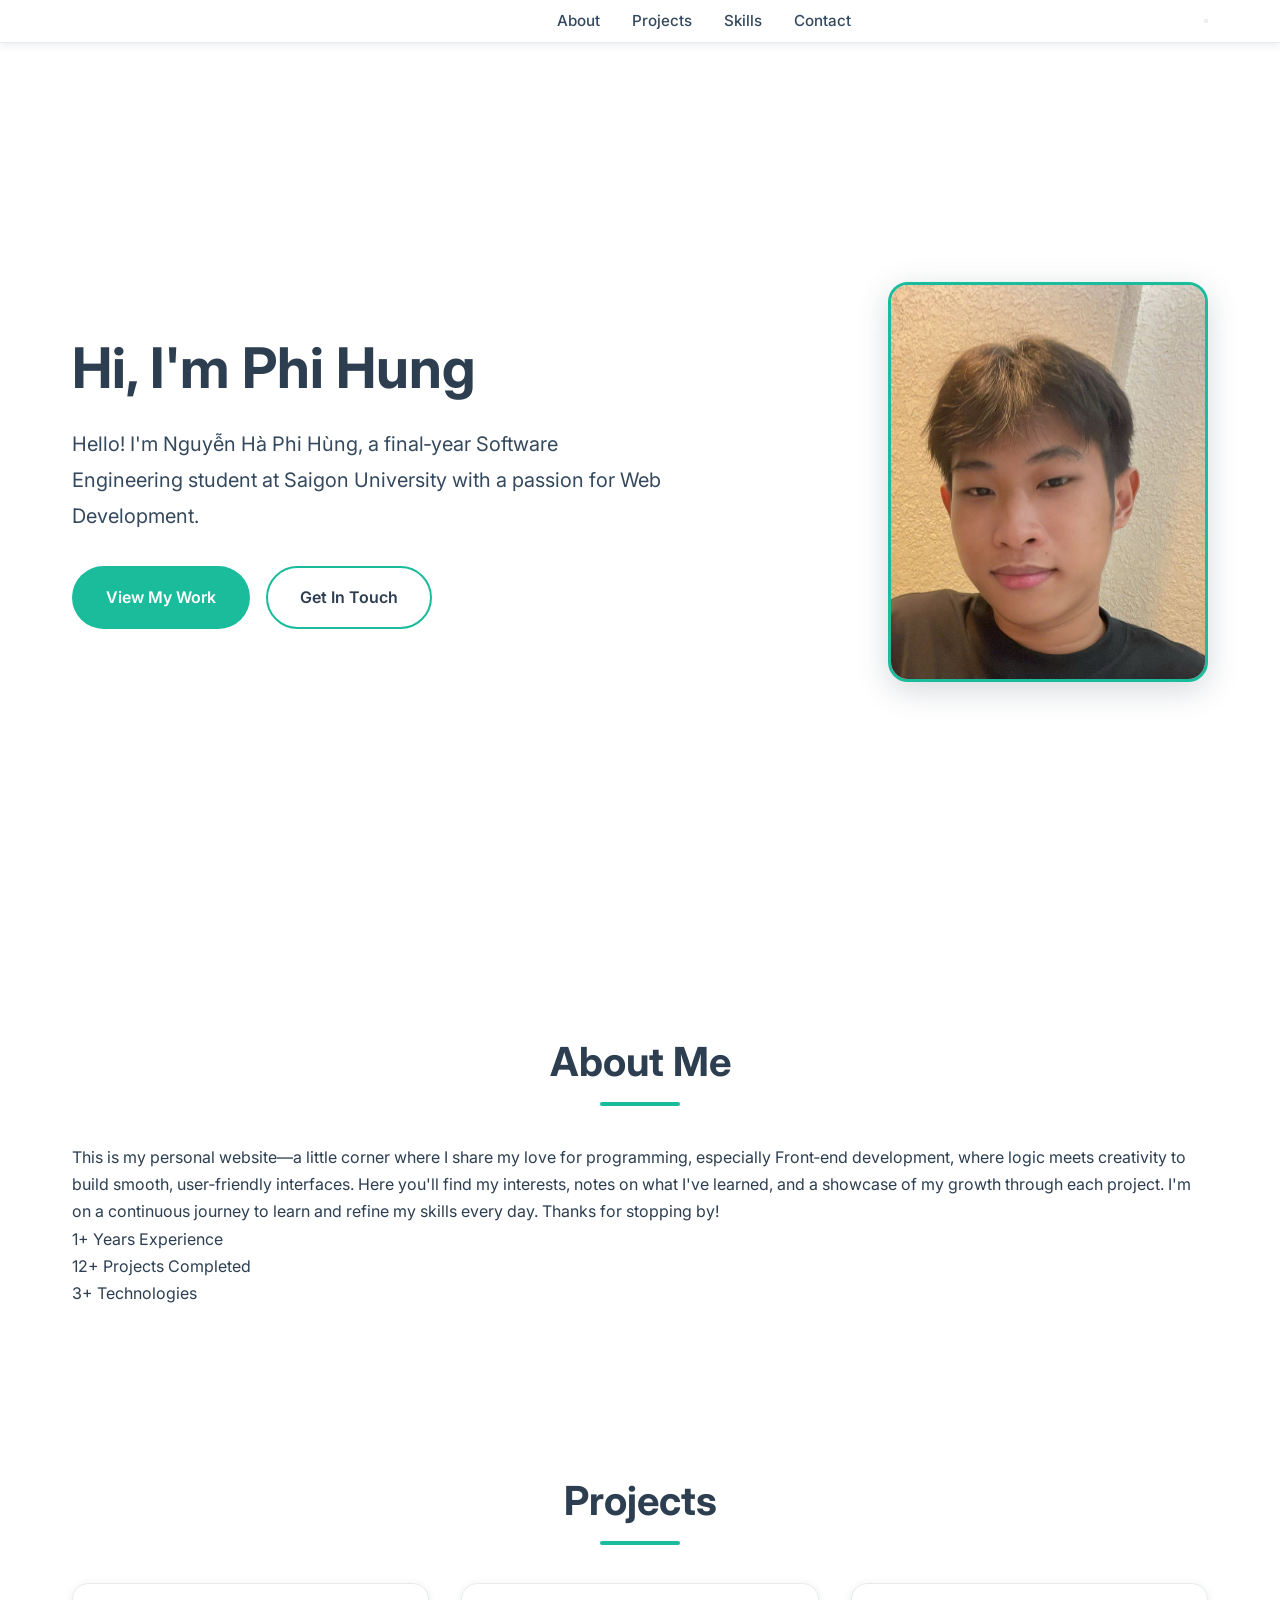
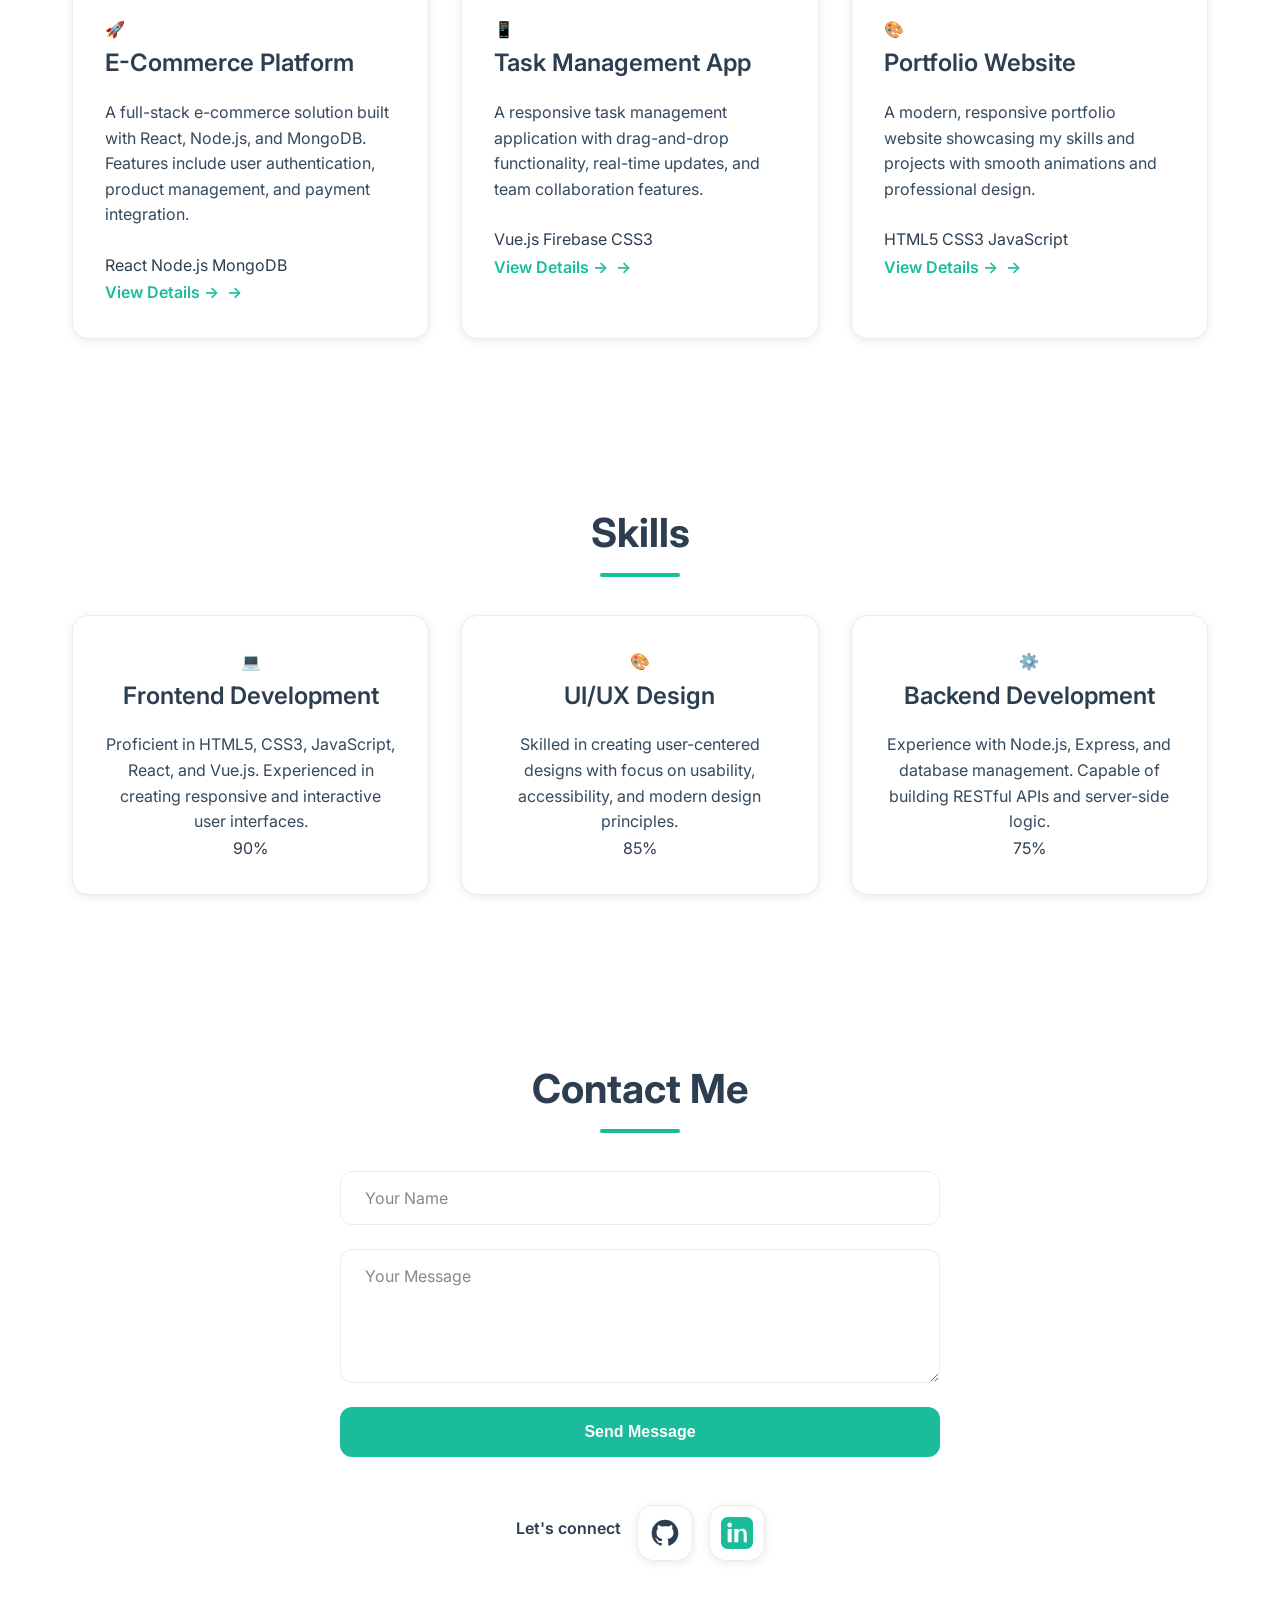
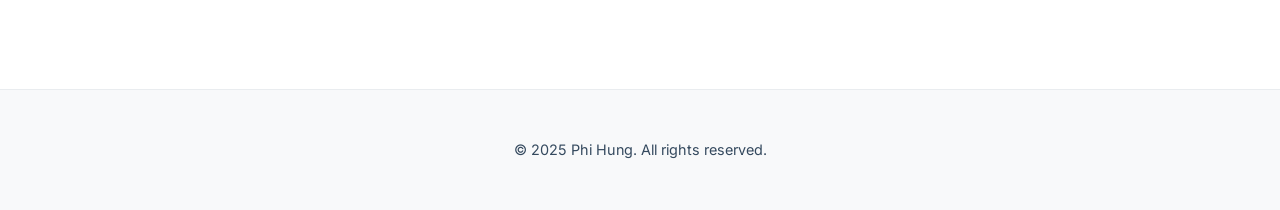
==== commit c64fc2be: "lup" ====
--- a/index.html
+++ b/index.html
@@ -1,327 +1,173 @@
 <!DOCTYPE html>
-<html lang="vi" class="dark">
+<html lang="en">
 <head>
-  <meta charset="UTF-8" />
-  <meta name="viewport" content="width=device-width, initial-scale=1.0" />
-  <title>Portfolio – Phi Hùng</title>
-
-  <!-- Favicon -->
-  <link rel="icon" href="assets/icons/favicon.ico" type="image/x-icon" />
-
-  <!-- Tailwind CSS -->
-  <script src="https://cdn.tailwindcss.com"></script>
-  <!-- AOS CSS for Scroll Animations -->
-  <link href="https://unpkg.com/aos@2.3.1/dist/aos.css" rel="stylesheet">
-  <!-- Custom CSS -->
-  <link rel="stylesheet" href="CSS/resume.css" />
+  <meta charset="UTF-8">
+  <meta name="viewport" content="width=device-width, initial-scale=1.0">
+  <title>My Portfolio - Phi Hung</title>
+  <meta name="description" content="Phi Hung's Portfolio - Software Engineering Student and Web Developer">
+  <meta name="keywords" content="portfolio, web development, software engineering, frontend, react, javascript">
+  <link href="https://fonts.googleapis.com/css2?family=Inter:wght@400;500;600;700&display=swap" rel="stylesheet">
+  <link rel="stylesheet" href="css/cv.css">
+  <link rel="icon" type="image/x-icon" href="assests/images/favicon.png">
 </head>
-<body class="bg-slate-50 dark:bg-slate-900 text-slate-800 dark:text-slate-200 transition-colors duration-300">
-  <!-- HEADER / NAVBAR -->
-  <header class="bg-white/95 dark:bg-slate-800/95 backdrop-blur-sm shadow-lg fixed w-full z-20 top-0 transition-all duration-300">
-    <div class="container mx-auto px-6 py-4 flex justify-between items-center">
-      <div class="flex items-center space-x-4">
-        <h1 class="text-2xl font-bold bg-gradient-to-r from-blue-600 to-purple-600 dark:from-blue-400 dark:to-purple-400 bg-clip-text text-transparent">Nguyễn Hà Phi Hùng</h1>
-        <button id="theme-toggle" class="p-2 rounded-lg hover:bg-slate-100 dark:hover:bg-slate-700 transition-colors duration-200 focus:outline-none">
-          <svg id="theme-icon" xmlns="http://www.w3.org/2000/svg" class="h-5 w-5 text-slate-700 dark:text-slate-300" fill="none" viewBox="0 0 24 24" stroke="currentColor">
-            <path stroke-linecap="round" stroke-linejoin="round" stroke-width="2" d="M12 3v1m0 16v1m8.66-9h-1M3.34 12h-1M17.657 6.343l-.707.707M6.343 17.657l-.707.707M17.657 17.657l-.707-.707M6.343 6.343l-.707-.707" />
-          </svg>
-        </button>
+<body>
+  <header>
+    <nav class="container">
+      <div class="logo"><a href="#" style="font-size:1.5rem; color:#fff; font-weight:700;">MyPortfolio</a></div>
+      <div class="nav-links">
+        <a href="#about">About</a>
+        <a href="#projects">Projects</a>
+        <a href="#skills">Skills</a>
+        <a href="#contact">Contact</a>
       </div>
-      <p class="hidden md:block text-slate-600 dark:text-slate-400 font-medium">Sinh viên IT & Web Developer</p>
-    </div>
+      <button class="mobile-menu-toggle" aria-label="Toggle mobile menu">
+        <div class="bar"></div>
+        <div class="bar"></div>
+        <div class="bar"></div>
+      </button>
+    </nav>
   </header>
 
-  <!-- Hero Section -->
-  <section id="hero" class="pt-24 bg-gradient-to-br from-blue-600 via-purple-600 to-indigo-700 dark:from-blue-800 dark:via-purple-800 dark:to-indigo-900 text-white relative overflow-hidden" data-aos="fade-down">
-    <div class="absolute inset-0 bg-black/10"></div>
-    <div class="container mx-auto text-center py-24 relative z-10">
-      <h2 class="text-5xl font-extrabold mb-4 leading-tight">Xin chào, mình là <span class="text-yellow-300">Phi Hùng</span>!</h2>
-      <p class="text-xl mb-8 text-blue-100 max-w-2xl mx-auto leading-relaxed">Mình đam mê lập trình Front-end và thiết kế giao diện người dùng hiện đại, tối ưu trải nghiệm.</p>
-      <a href="#projects" class="inline-block bg-white/90 text-blue-700 px-8 py-3 rounded-full shadow-lg hover:bg-white hover:shadow-xl transform hover:-translate-y-1 transition-all duration-300 font-semibold">Xem dự án của tôi</a>
-    </div>
-    <!-- Decorative elements -->
-    <div class="absolute top-10 left-10 w-20 h-20 bg-white/10 rounded-full blur-xl"></div>
-    <div class="absolute bottom-10 right-10 w-32 h-32 bg-yellow-300/20 rounded-full blur-2xl"></div>
-  </section>
-
-  <!-- SVG Divider -->
-  <div class="w-full overflow-hidden leading-none rotate-180">
-    <svg viewBox="0 0 500 150" preserveAspectRatio="none" class="w-full h-16 text-slate-50 dark:text-slate-900">
-      <path d="M0.00,49.98 C150.00,150.00 349.28,-50.00 500.00,49.98 L500.00,150.00 L0.00,150.00 Z" fill="currentColor"></path>
-    </svg>
-  </div>
-
-  <!-- ABOUT -->
-  <section id="about" class="container mx-auto px-6 py-24" data-aos="fade-up">
-    <h3 class="text-4xl font-bold text-center mb-12 bg-gradient-to-r from-blue-600 to-purple-600 dark:from-blue-400 dark:to-purple-400 bg-clip-text text-transparent">Giới thiệu</h3>
-    <div class="grid lg:grid-cols-2 items-center gap-12 max-w-6xl mx-auto">
-      <!-- Avatar -->
-      <div class="flex justify-center lg:justify-end">
-        <div class="relative">
-          <div class="w-64 h-64 rounded-2xl overflow-hidden border-4 border-white dark:border-slate-700 shadow-2xl transform rotate-3 hover:rotate-0 transition-transform duration-300">
-            <img src="assets/images/avatar.jpg" alt="Ảnh đại diện Nguyễn Hùng" loading="lazy" class="w-full h-full object-cover" />
-          </div>
-          <div class="absolute -top-4 -right-4 w-8 h-8 bg-gradient-to-r from-yellow-400 to-orange-500 rounded-full animate-pulse"></div>
-          <div class="absolute -bottom-4 -left-4 w-6 h-6 bg-gradient-to-r from-blue-400 to-purple-500 rounded-full animate-pulse delay-1000"></div>
+  <main class="container">
+    <section class="hero">
+      <div class="intro reveal">
+        <h1>Hi, I'm Phi Hung</h1>
+        <p>Hello! I'm Nguyễn Hà Phi Hùng, a final‑year Software Engineering student at Saigon University with a passion for Web Development.</p>
+        <div class="hero-cta">
+          <a href="#projects" class="cta-button primary">View My Work</a>
+          <a href="#contact" class="cta-button secondary">Get In Touch</a>
         </div>
       </div>
-      <!-- Bio text -->
-      <div class="space-y-6">
-        <div class="prose prose-lg dark:prose-invert">
-          <p class="text-lg leading-relaxed text-slate-700 dark:text-slate-300">
-            Xin chào! Mình là <span class="font-bold bg-gradient-to-r from-blue-600 to-purple-600 dark:from-blue-400 dark:to-purple-400 bg-clip-text text-transparent">Nguyễn Hà Phi Hùng</span>, sinh viên ngành Công nghệ Thông tin và đam mê với <span class="font-bold text-blue-600 dark:text-blue-400">Web Developer</span>. 
-          </p>
-          <p class="text-lg leading-relaxed text-slate-700 dark:text-slate-300">
-            Mình đam mê Front-end, luôn tìm hiểu framework mới, tối ưu hiệu năng và trải nghiệm người dùng. Nếu bạn cần sản phẩm UI/UX chất lượng, đừng ngại kết nối nhé!
-          </p>
-        </div>
-        <div class="flex flex-wrap gap-3">
-          <span class="px-4 py-2 bg-blue-100 dark:bg-blue-900/30 text-blue-800 dark:text-blue-300 rounded-full text-sm font-medium">React</span>
-          <span class="px-4 py-2 bg-purple-100 dark:bg-purple-900/30 text-purple-800 dark:text-purple-300 rounded-full text-sm font-medium">JavaScript</span>
-          <span class="px-4 py-2 bg-green-100 dark:bg-green-900/30 text-green-800 dark:text-green-300 rounded-full text-sm font-medium">UI/UX</span>
-          <span class="px-4 py-2 bg-orange-100 dark:bg-orange-900/30 text-orange-800 dark:text-orange-300 rounded-full text-sm font-medium">Python</span>
-        </div>
-        <a href="#projects" class="inline-flex items-center gap-2 text-blue-600 dark:text-blue-400 hover:text-blue-700 dark:hover:text-blue-300 font-semibold group transition-colors duration-200">
-          Khám phá dự án của mình 
-          <svg class="w-5 h-5 transform group-hover:translate-x-1 transition-transform duration-200" fill="none" stroke="currentColor" viewBox="0 0 24 24">
-            <path stroke-linecap="round" stroke-linejoin="round" stroke-width="2" d="M17 8l4 4m0 0l-4 4m4-4H3"></path>
-          </svg>
-        </a>
-      </div>
-    </div>
-  </section>
+      <img src="assests/images/avatar.jpg" alt="Profile photo" class="reveal">
+    </section>
 
-  <!-- PROJECTS & SKILLS -->
-  <section id="projects-skills" class="bg-gradient-to-br from-slate-100 to-blue-50 dark:from-slate-800 dark:to-slate-900 py-24" data-aos="fade-up">
-    <div class="container mx-auto px-6">
-      <div class="grid grid-cols-1 xl:grid-cols-3 gap-16">
-        <!-- Projects Column (2/3 width) -->
-        <div class="xl:col-span-2">
-          <h3 class="text-4xl font-bold text-center mb-12 bg-gradient-to-r from-blue-600 to-purple-600 dark:from-blue-400 dark:to-purple-400 bg-clip-text text-transparent">Dự án nổi bật</h3>
-          
-          <!-- Filter buttons -->
-          <div class="flex justify-center mb-8 gap-3">
-            <button class="px-6 py-3 bg-gradient-to-r from-blue-600 to-purple-600 text-white rounded-full shadow-lg hover:shadow-xl transform hover:-translate-y-0.5 transition-all duration-200 font-medium" data-filter="all">Tất cả</button>
-            <button class="px-6 py-3 bg-white dark:bg-slate-700 text-blue-600 dark:text-blue-400 rounded-full shadow-md hover:shadow-lg border border-blue-200 dark:border-slate-600 hover:bg-blue-50 dark:hover:bg-slate-600 transition-all duration-200 font-medium" data-filter="web">Web</button>
-            <button class="px-6 py-3 bg-white dark:bg-slate-700 text-blue-600 dark:text-blue-400 rounded-full shadow-md hover:shadow-lg border border-blue-200 dark:border-slate-600 hover:bg-blue-50 dark:hover:bg-slate-600 transition-all duration-200 font-medium" data-filter="python">Python</button>
+    <section id="about">
+      <h2>About Me</h2>
+      <div class="about-content reveal">
+        <p>This is my personal website—a little corner where I share my love for programming, especially Front‑end development, where logic meets creativity to build smooth, user‑friendly interfaces. Here you'll find my interests, notes on what I've learned, and a showcase of my growth through each project. I'm on a continuous journey to learn and refine my skills every day. Thanks for stopping by!</p>
+        <div class="about-stats">
+          <div class="stat">
+            <span class="stat-number">3+</span>
+            <span class="stat-label">Years Experience</span>
           </div>
-          
-          <!-- Projects grid -->
-          <div class="grid gap-8 md:grid-cols-2" id="project-grid">
-            <!-- Project 1 -->
-            <div class="project-item group" data-type="web">
-              <div class="bg-white dark:bg-slate-800 rounded-2xl shadow-lg hover:shadow-2xl overflow-hidden transform hover:-translate-y-2 transition-all duration-300">
-                <div class="relative overflow-hidden">
-                  <img src="assets/images/project-b.png" alt="Project B" class="w-full h-52 object-cover group-hover:scale-105 transition-transform duration-300" />
-                  <div class="absolute inset-0 bg-gradient-to-t from-black/50 to-transparent opacity-0 group-hover:opacity-100 transition-opacity duration-300"></div>
-                </div>
-                <div class="p-6">
-                  <h4 class="font-bold text-xl mb-3 text-slate-800 dark:text-slate-200">Project B</h4>
-                  <p class="text-slate-600 dark:text-slate-400 mb-4 leading-relaxed">Portfolio động với Next.js và TailwindCSS, tối ưu SEO và hiệu năng.</p>
-                  <div class="flex items-center justify-between">
-                    <div class="flex gap-2">
-                      <span class="px-3 py-1 bg-blue-100 dark:bg-blue-900/30 text-blue-700 dark:text-blue-300 rounded-full text-xs font-medium">Next.js</span>
-                      <span class="px-3 py-1 bg-cyan-100 dark:bg-cyan-900/30 text-cyan-700 dark:text-cyan-300 rounded-full text-xs font-medium">Tailwind</span>
-                    </div>
-                    <a href="https://github.com/username/project-b" target="_blank" class="inline-flex items-center gap-1 text-blue-600 dark:text-blue-400 hover:text-blue-700 dark:hover:text-blue-300 font-medium group transition-colors duration-200">
-                      GitHub
-                      <svg class="w-4 h-4 transform group-hover:translate-x-0.5 transition-transform duration-200" fill="none" stroke="currentColor" viewBox="0 0 24 24">
-                        <path stroke-linecap="round" stroke-linejoin="round" stroke-width="2" d="M10 6H6a2 2 0 00-2 2v10a2 2 0 002 2h10a2 2 0 002-2v-4M14 4h6m0 0v6m0-6L10 14"></path>
-                      </svg>
-                    </a>
-                  </div>
-                </div>
-              </div>
-            </div>
-            
-            <!-- Project 2 -->
-            <div class="project-item group" data-type="python">
-              <div class="bg-white dark:bg-slate-800 rounded-2xl shadow-lg hover:shadow-2xl overflow-hidden transform hover:-translate-y-2 transition-all duration-300">
-                <div class="relative overflow-hidden">
-                  <img src="assets/images/bienbao.jpg" alt="Nhận diện biển báo giao thông" class="w-full h-52 object-cover group-hover:scale-105 transition-transform duration-300" />
-                  <div class="absolute inset-0 bg-gradient-to-t from-black/50 to-transparent opacity-0 group-hover:opacity-100 transition-opacity duration-300"></div>
-                </div>
-                <div class="p-6">
-                  <h4 class="font-bold text-xl mb-3 text-slate-800 dark:text-slate-200">Nhận diện biển báo giao thông</h4>
-                  <p class="text-slate-600 dark:text-slate-400 mb-4 leading-relaxed">Ứng dụng AI nhận diện và phân loại biển báo giao thông Việt Nam.</p>
-                  <div class="flex items-center justify-between">
-                    <div class="flex gap-2">
-                      <span class="px-3 py-1 bg-yellow-100 dark:bg-yellow-900/30 text-yellow-700 dark:text-yellow-300 rounded-full text-xs font-medium">Python</span>
-                      <span class="px-3 py-1 bg-green-100 dark:bg-green-900/30 text-green-700 dark:text-green-300 rounded-full text-xs font-medium">OpenCV</span>
-                    </div>
-                    <a href="https://github.com/hungdeniubeo/bienbao" target="_blank" class="inline-flex items-center gap-1 text-blue-600 dark:text-blue-400 hover:text-blue-700 dark:hover:text-blue-300 font-medium group transition-colors duration-200">
-                      GitHub
-                      <svg class="w-4 h-4 transform group-hover:translate-x-0.5 transition-transform duration-200" fill="none" stroke="currentColor" viewBox="0 0 24 24">
-                        <path stroke-linecap="round" stroke-linejoin="round" stroke-width="2" d="M10 6H6a2 2 0 00-2 2v10a2 2 0 002 2h10a2 2 0 002-2v-4M14 4h6m0 0v6m0-6L10 14"></path>
-                      </svg>
-                    </a>
-                  </div>
-                </div>
-              </div>
-            </div>
+          <div class="stat">
+            <span class="stat-number">20+</span>
+            <span class="stat-label">Projects Completed</span>
           </div>
-        </div>
-        
-        <!-- Skills Column (1/3 width) -->
-        <div class="xl:col-span-1">
-          <h3 class="text-4xl font-bold text-center mb-12 bg-gradient-to-r from-blue-600 to-purple-600 dark:from-blue-400 dark:to-purple-400 bg-clip-text text-transparent">Kỹ năng</h3>
-          <div class="bg-white dark:bg-slate-800 rounded-2xl shadow-xl p-8">
-            <div class="space-y-8">
-              <!-- Skill Bar -->
-              <div class="group">
-                <div class="flex justify-between mb-3">
-                  <span class="font-semibold text-slate-700 dark:text-slate-300">HTML/CSS</span>
-                  <span class="text-blue-600 dark:text-blue-400 font-bold">90%</span>
-                </div>
-                <div class="w-full bg-slate-200 dark:bg-slate-700 rounded-full h-3 overflow-hidden">
-                  <div class="bg-gradient-to-r from-blue-500 to-blue-600 h-3 rounded-full transition-all duration-1000 ease-out" style="width:90%"></div>
-                </div>
-              </div>
-              
-              <div class="group">
-                <div class="flex justify-between mb-3">
-                  <span class="font-semibold text-slate-700 dark:text-slate-300">JavaScript</span>
-                  <span class="text-yellow-600 dark:text-yellow-400 font-bold">80%</span>
-                </div>
-                <div class="w-full bg-slate-200 dark:bg-slate-700 rounded-full h-3 overflow-hidden">
-                  <div class="bg-gradient-to-r from-yellow-500 to-yellow-600 h-3 rounded-full transition-all duration-1000 ease-out" style="width:80%"></div>
-                </div>
-              </div>
-              
-              <div class="group">
-                <div class="flex justify-between mb-3">
-                  <span class="font-semibold text-slate-700 dark:text-slate-300">React</span>
-                  <span class="text-cyan-600 dark:text-cyan-400 font-bold">75%</span>
-                </div>
-                <div class="w-full bg-slate-200 dark:bg-slate-700 rounded-full h-3 overflow-hidden">
-                  <div class="bg-gradient-to-r from-cyan-500 to-cyan-600 h-3 rounded-full transition-all duration-1000 ease-out" style="width:75%"></div>
-                </div>
-              </div>
-              
-              <div class="group">
-                <div class="flex justify-between mb-3">
-                  <span class="font-semibold text-slate-700 dark:text-slate-300">Python</span>
-                  <span class="text-green-600 dark:text-green-400 font-bold">70%</span>
-                </div>
-                <div class="w-full bg-slate-200 dark:bg-slate-700 rounded-full h-3 overflow-hidden">
-                  <div class="bg-gradient-to-r from-green-500 to-green-600 h-3 rounded-full transition-all duration-1000 ease-out" style="width:70%"></div>
-                </div>
-              </div>
-            </div>
+          <div class="stat">
+            <span class="stat-number">5+</span>
+            <span class="stat-label">Technologies</span>
           </div>
         </div>
       </div>
-    </div>
-  </section>
+    </section>
 
-  <!-- CONTACT -->
-  <section id="contact" class="bg-gradient-to-br from-blue-600 via-purple-600 to-indigo-700 dark:from-blue-800 dark:via-purple-800 dark:to-indigo-900 py-24 relative overflow-hidden" data-aos="fade-up">
-    <div class="absolute inset-0 bg-black/10"></div>
-    <div class="container mx-auto px-6 relative z-10">
-      <h3 class="text-4xl font-bold text-center mb-12 text-white">Liên hệ với tôi</h3>
-      <div class="max-w-2xl mx-auto">
-        <div class="bg-white/10 backdrop-blur-lg rounded-2xl p-8 border border-white/20">
-          <div class="grid md:grid-cols-3 gap-6 text-center">
-            <a href="mailto:phihung3922@gmail.com" class="group flex flex-col items-center p-6 rounded-xl hover:bg-white/10 transition-all duration-300">
-              <div class="w-12 h-12 bg-white/20 rounded-full flex items-center justify-center mb-4 group-hover:bg-white/30 transition-colors duration-300">
-                <svg class="w-6 h-6 text-white" fill="none" stroke="currentColor" viewBox="0 0 24 24">
-                  <path stroke-linecap="round" stroke-linejoin="round" stroke-width="2" d="M3 8l7.89 4.26a2 2 0 002.22 0L21 8M5 19h14a2 2 0 002-2V7a2 2 0 00-2-2H5a2 2 0 00-2 2v10a2 2 0 002 2z"></path>
-                </svg>
-              </div>
-              <span class="text-white font-semibold">Email</span>
-              <span class="text-blue-100 text-sm mt-1">phihung3922@gmail.com</span>
-            </a>
-            
-            <a href="https://github.com/hungdeniubeo" target="_blank" class="group flex flex-col items-center p-6 rounded-xl hover:bg-white/10 transition-all duration-300">
-              <div class="w-12 h-12 bg-white/20 rounded-full flex items-center justify-center mb-4 group-hover:bg-white/30 transition-colors duration-300">
-                <img src="assets/icons/github.png" alt="GitHub" class="w-6 h-6" />
-              </div>
-              <span class="text-white font-semibold">GitHub</span>
-              <span class="text-blue-100 text-sm mt-1">@hungdeniubeo</span>
-            </a>
-            
-            <a href="https://www.linkedin.com/in/phi-h%C3%B9ng/" target="_blank" class="group flex flex-col items-center p-6 rounded-xl hover:bg-white/10 transition-all duration-300">
-              <div class="w-12 h-12 bg-white/20 rounded-full flex items-center justify-center mb-4 group-hover:bg-white/30 transition-colors duration-300">
-                <img src="assets/icons/linkedin.png" alt="LinkedIn" class="w-6 h-6" />
-              </div>
-              <span class="text-white font-semibold">LinkedIn</span>
-              <span class="text-blue-100 text-sm mt-1">/in/phi-hùng</span>
-            </a>
+    <section id="projects">
+      <h2>Projects</h2>
+      <div class="projects">
+        <div class="project-card reveal">
+          <div class="project-image">
+            <div class="project-placeholder">🚀</div>
+          </div>
+          <h3>E-Commerce Platform</h3>
+          <p>A full-stack e-commerce solution built with React, Node.js, and MongoDB. Features include user authentication, product management, and payment integration.</p>
+          <div class="project-tech">
+            <span class="tech-tag">React</span>
+            <span class="tech-tag">Node.js</span>
+            <span class="tech-tag">MongoDB</span>
+          </div>
+          <a href="#" style="color: var(--accent-color); font-weight:600;">View Details →</a>
+        </div>
+        <div class="project-card reveal">
+          <div class="project-image">
+            <div class="project-placeholder">📱</div>
+          </div>
+          <h3>Task Management App</h3>
+          <p>A responsive task management application with drag-and-drop functionality, real-time updates, and team collaboration features.</p>
+          <div class="project-tech">
+            <span class="tech-tag">Vue.js</span>
+            <span class="tech-tag">Firebase</span>
+            <span class="tech-tag">CSS3</span>
+          </div>
+          <a href="#" style="color: var(--accent-color); font-weight:600;">View Details →</a>
+        </div>
+        <div class="project-card reveal">
+          <div class="project-image">
+            <div class="project-placeholder">🎨</div>
+          </div>
+          <h3>Portfolio Website</h3>
+          <p>A modern, responsive portfolio website showcasing my skills and projects with smooth animations and professional design.</p>
+          <div class="project-tech">
+            <span class="tech-tag">HTML5</span>
+            <span class="tech-tag">CSS3</span>
+            <span class="tech-tag">JavaScript</span>
+          </div>
+          <a href="#" style="color: var(--accent-color); font-weight:600;">View Details →</a>
+        </div>
+      </div>
+    </section>
+
+    <section id="skills">
+      <h2>Skills</h2>
+      <div class="skills">
+        <div class="skill-card reveal">
+          <div class="skill-icon">💻</div>
+          <h3>Frontend Development</h3>
+          <p>Proficient in HTML5, CSS3, JavaScript, React, and Vue.js. Experienced in creating responsive and interactive user interfaces.</p>
+          <div class="skill-level">
+            <div class="skill-bar">
+              <div class="skill-progress" style="width: 90%"></div>
+            </div>
+            <span>90%</span>
+          </div>
+        </div>
+        <div class="skill-card reveal">
+          <div class="skill-icon">🎨</div>
+          <h3>UI/UX Design</h3>
+          <p>Skilled in creating user-centered designs with focus on usability, accessibility, and modern design principles.</p>
+          <div class="skill-level">
+            <div class="skill-bar">
+              <div class="skill-progress" style="width: 85%"></div>
+            </div>
+            <span>85%</span>
+          </div>
+        </div>
+        <div class="skill-card reveal">
+          <div class="skill-icon">⚙️</div>
+          <h3>Backend Development</h3>
+          <p>Experience with Node.js, Express, and database management. Capable of building RESTful APIs and server-side logic.</p>
+          <div class="skill-level">
+            <div class="skill-bar">
+              <div class="skill-progress" style="width: 75%"></div>
+            </div>
+            <span>75%</span>
           </div>
         </div>
       </div>
-    </div>
-    <!-- Decorative elements -->
-    <div class="absolute top-10 left-10 w-20 h-20 bg-white/10 rounded-full blur-xl"></div>
-    <div class="absolute bottom-10 right-10 w-32 h-32 bg-yellow-300/20 rounded-full blur-2xl"></div>
-  </section>
+    </section>
 
-  <!-- BACK TO TOP -->
-  <button id="back-to-top" class="fixed bottom-6 right-6 bg-gradient-to-r from-blue-600 to-purple-600 text-white p-4 rounded-full shadow-lg hover:shadow-xl transform hover:-translate-y-1 transition-all duration-300 hidden group">
-    <svg class="w-5 h-5 transform group-hover:-translate-y-0.5 transition-transform duration-200" fill="none" stroke="currentColor" viewBox="0 0 24 24">
-      <path stroke-linecap="round" stroke-linejoin="round" stroke-width="2" d="M5 15l7-7 7 7"></path>
-    </svg>
-  </button>
+    <section id="contact" class="contact">
+      <h2>Contact Me</h2>
+      <form id="contactForm" class="reveal">
+        <input type="text" name="name" placeholder="Your Name" required>
+        <textarea name="message" rows="5" placeholder="Your Message" required></textarea>
+        <button type="submit">Send Message</button>
+      </form>
+      <div class="connect-links reveal">
+        <p style="font-weight:600; margin-bottom:0.5rem;">Let's connect</p>
+        <a href="https://github.com/hungdeniubeo" target="_blank" class="connect-icon" aria-label="GitHub">
+          <svg width="32" height="32" viewBox="0 0 24 24" fill="none" xmlns="http://www.w3.org/2000/svg"><path d="M12 2C6.477 2 2 6.484 2 12.021c0 4.428 2.865 8.184 6.839 9.504.5.092.682-.217.682-.483 0-.237-.009-.868-.014-1.703-2.782.605-3.369-1.342-3.369-1.342-.454-1.155-1.11-1.463-1.11-1.463-.908-.62.069-.608.069-.608 1.004.07 1.532 1.032 1.532 1.032.892 1.53 2.341 1.088 2.91.832.092-.647.35-1.088.636-1.339-2.221-.253-4.555-1.113-4.555-4.951 0-1.093.39-1.987 1.029-2.686-.103-.253-.446-1.272.098-2.65 0 0 .84-.27 2.75 1.025A9.564 9.564 0 0 1 12 6.844c.85.004 1.705.115 2.504.337 1.909-1.295 2.748-1.025 2.748-1.025.546 1.378.202 2.397.1 2.65.64.699 1.028 1.593 1.028 2.686 0 3.847-2.337 4.695-4.566 4.944.359.309.678.919.678 1.852 0 1.336-.012 2.417-.012 2.747 0 .268.18.58.688.482C19.138 20.203 22 16.447 22 12.02 22 6.484 17.523 2 12 2Z" fill="#2C3E50"/></svg>
+        </a>
+        <a href="https://www.linkedin.com/in/phi-h%C3%B9ng/" target="_blank" class="connect-icon" aria-label="LinkedIn">
+          <svg width="32" height="32" viewBox="0 0 24 24" fill="none" xmlns="http://www.w3.org/2000/svg"><path d="M19 0h-14c-2.76 0-5 2.24-5 5v14c0 2.76 2.24 5 5 5h14c2.76 0 5-2.24 5-5v-14c0-2.76-2.24-5-5-5zm-11 19h-3v-10h3v10zm-1.5-11.27c-.966 0-1.75-.79-1.75-1.76 0-.97.784-1.76 1.75-1.76s1.75.79 1.75 1.76c0 .97-.784 1.76-1.75 1.76zm13.5 11.27h-3v-5.6c0-1.34-.03-3.07-1.87-3.07-1.87 0-2.16 1.46-2.16 2.97v5.7h-3v-10h2.89v1.36h.04c.4-.76 1.38-1.56 2.84-1.56 3.04 0 3.6 2 3.6 4.59v5.61z" fill="#1ABC9C"/></svg>
+        </a>
+      </div>
+    </section>
+  </main>
 
-  <!-- FOOTER -->
-  <footer class="bg-slate-900 dark:bg-black py-8 text-center text-slate-400">
-    <div class="container mx-auto px-6">
-      <p class="mb-2">© 2025 Nguyễn Hà Phi Hùng</p>
-      <p class="text-sm">Made with ❤️ and lots of ☕</p>
-    </div>
+  <footer>
+    <p>&copy; 2025 Phi Hung. All rights reserved.</p>
   </footer>
-
-  <!-- Scripts -->
-  <script src="https://unpkg.com/aos@2.3.1/dist/aos.js"></script>
-  <script>
-    // Initialize AOS
-    AOS.init({ duration: 800, once: true });
-
-    // Dark mode toggle
-    const themeToggle = document.getElementById('theme-toggle');
-    const htmlEl = document.documentElement;
-    themeToggle.addEventListener('click', () => {
-      if (htmlEl.classList.contains('dark')) {
-        htmlEl.classList.remove('dark');
-        localStorage.theme = 'light';
-      } else {
-        htmlEl.classList.add('dark');
-        localStorage.theme = 'dark';
-      }
-    });
-    if (localStorage.theme === 'dark') htmlEl.classList.add('dark');
-
-    // Filter projects
-    document.querySelectorAll('[data-filter]').forEach(btn => {
-      btn.addEventListener('click', () => {
-        const filter = btn.getAttribute('data-filter');
-        
-        // Update button styles
-        document.querySelectorAll('[data-filter]').forEach(b => {
-          if (b === btn) {
-            b.className = 'px-6 py-3 bg-gradient-to-r from-blue-600 to-purple-600 text-white rounded-full shadow-lg hover:shadow-xl transform hover:-translate-y-0.5 transition-all duration-200 font-medium';
-          } else {
-            b.className = 'px-6 py-3 bg-white dark:bg-slate-700 text-blue-600 dark:text-blue-400 rounded-full shadow-md hover:shadow-lg border border-blue-200 dark:border-slate-600 hover:bg-blue-50 dark:hover:bg-slate-600 transition-all duration-200 font-medium';
-          }
-        });
-        
-        // Filter projects
-        document.querySelectorAll('.project-item').forEach(item => {
-          if (filter === 'all' || item.getAttribute('data-type') === filter) {
-            item.classList.remove('hidden');
-          } else {
-            item.classList.add('hidden');
-          }
-        });
-      });
-    });
-
-    // Back to top button
-    const backToTop = document.getElementById('back-to-top');
-    window.addEventListener('scroll', () => {
-      backToTop.classList.toggle('hidden', window.scrollY < 300);
-    });
-    backToTop.addEventListener('click', () => window.scrollTo({ top: 0, behavior: 'smooth' }));
-  </script>
+  <script src="js/main.js"></script>
 </body>
-</html>+</html>
--- a/css/cv.css
+++ b/css/cv.css
@@ -0,0 +1,887 @@
+:root {
+  --primary-color: #2C3E50;
+  --secondary-color: #34495E;
+  --accent-color: #1ABC9C;
+  --accent-light: #16a085;
+  --text-primary: #2C3E50;
+  --text-secondary: #34495E;
+  --text-muted: #7f8c8d;
+  --bg-primary: #ffffff;
+  --bg-secondary: #f8f9fa;
+  --bg-card: #ffffff;
+  --border-color: #e9ecef;
+  --font-family: 'Inter', -apple-system, BlinkMacSystemFont, 'Segoe UI', Roboto, sans-serif;
+  --gradient-primary: linear-gradient(135deg, #2C3E50 0%, #34495E 100%);
+  --gradient-accent: linear-gradient(135deg, #1ABC9C 0%, #16a085 100%);
+  --gradient-card: linear-gradient(145deg, #ffffff, #f8f9fa);
+  --shadow-sm: 0 2px 8px rgba(44, 62, 80, 0.1);
+  --shadow-md: 0 4px 16px rgba(44, 62, 80, 0.15);
+  --shadow-lg: 0 8px 32px rgba(44, 62, 80, 0.2);
+  --shadow-glow: 0 0 20px rgba(26, 188, 156, 0.3);
+}
+
+* {
+  margin: 0;
+  padding: 0;
+  box-sizing: border-box;
+}
+
+html {
+  scroll-behavior: smooth;
+  font-size: 16px;
+}
+
+body {
+  font-family: var(--font-family);
+  color: var(--text-primary);
+  background: var(--bg-primary);
+  line-height: 1.7;
+  overflow-x: hidden;
+  position: relative;
+}
+
+body::before {
+  content: '';
+  position: fixed;
+  top: 0;
+  left: 0;
+  width: 100%;
+  height: 100%;
+  background: 
+    radial-gradient(circle at 20% 80%, rgba(26, 188, 156, 0.1) 0%, transparent 50%),
+    radial-gradient(circle at 80% 20%, rgba(44, 62, 80, 0.1) 0%, transparent 50%),
+    radial-gradient(circle at 40% 40%, rgba(52, 73, 94, 0.05) 0%, transparent 50%);
+  pointer-events: none;
+  z-index: -1;
+}
+
+/* Header Styles */
+header {
+  background: rgba(255, 255, 255, 0.95);
+  backdrop-filter: blur(20px);
+  border-bottom: 1px solid var(--border-color);
+  position: fixed;
+  top: 0;
+  left: 0;
+  right: 0;
+  z-index: 1000;
+  transition: all 0.3s ease;
+  box-shadow: var(--shadow-sm);
+}
+
+header.scrolled {
+  background: rgba(255, 255, 255, 0.98);
+  box-shadow: var(--shadow-md);
+}
+
+header nav {
+  display: flex;
+  justify-content: space-between;
+  align-items: center;
+  padding: 1rem 2rem;
+  max-width: 1200px;
+  margin: 0 auto;
+}
+
+.logo a {
+  font-size: 1.5rem;
+  color: var(--primary-color);
+  font-weight: 700;
+  text-decoration: none;
+  transition: all 0.3s ease;
+}
+
+.logo a:hover {
+  color: var(--accent-color);
+  transform: scale(1.05);
+}
+
+.nav-links {
+  display: flex;
+  gap: 2rem;
+}
+
+.nav-links a {
+  color: var(--text-secondary);
+  text-decoration: none;
+  font-weight: 500;
+  font-size: 0.95rem;
+  position: relative;
+  transition: all 0.3s ease;
+  padding: 0.5rem 0;
+}
+
+.nav-links a::after {
+  content: '';
+  position: absolute;
+  bottom: 0;
+  left: 0;
+  width: 0;
+  height: 2px;
+  background: var(--accent-color);
+  transition: width 0.3s ease;
+}
+
+.nav-links a:hover {
+  color: var(--primary-color);
+}
+
+.nav-links a:hover::after {
+  width: 100%;
+}
+
+/* Container */
+.container {
+  max-width: 1200px;
+  margin: 0 auto;
+  padding: 0 2rem;
+}
+
+/* Hero Section */
+.hero {
+  display: flex;
+  align-items: center;
+  justify-content: space-between;
+  min-height: 100vh;
+  padding: 8rem 0 4rem;
+  gap: 4rem;
+}
+
+.hero .intro {
+  flex: 1;
+  max-width: 600px;
+}
+
+.hero h1 {
+  font-size: 3.5rem;
+  font-weight: 700;
+  margin-bottom: 1.5rem;
+  color: var(--primary-color);
+  line-height: 1.2;
+}
+
+.hero p {
+  font-size: 1.25rem;
+  color: var(--text-secondary);
+  margin-bottom: 2rem;
+  line-height: 1.8;
+}
+
+.hero img {
+  width: 320px;
+  height: 400px;
+  border-radius: 20px;
+  object-fit: cover;
+  box-shadow: var(--shadow-lg);
+  border: 3px solid var(--accent-color);
+  position: relative;
+  transition: all 0.3s ease;
+}
+
+.hero img:hover {
+  transform: translateY(-10px) scale(1.02);
+  box-shadow: var(--shadow-glow);
+}
+
+/* Hero CTA Buttons */
+.hero-cta {
+  display: flex;
+  gap: 1rem;
+  margin-top: 2rem;
+}
+
+.cta-button {
+  padding: 1rem 2rem;
+  border-radius: 50px;
+  text-decoration: none;
+  font-weight: 600;
+  font-size: 1rem;
+  transition: all 0.3s ease;
+  position: relative;
+  overflow: hidden;
+  display: inline-block;
+}
+
+.cta-button.primary {
+  background: var(--accent-color);
+  color: white;
+  border: 2px solid transparent;
+}
+
+.cta-button.secondary {
+  background: transparent;
+  color: var(--primary-color);
+  border: 2px solid var(--accent-color);
+}
+
+.cta-button:hover {
+  transform: translateY(-3px);
+  box-shadow: var(--shadow-glow);
+}
+
+.cta-button.primary:hover {
+  background: var(--accent-light);
+}
+
+.cta-button.secondary:hover {
+  background: var(--accent-color);
+  color: white;
+}
+
+/* Section Styles */
+section {
+  margin-bottom: 6rem;
+  padding: 2rem 0;
+}
+
+section h2 {
+  font-size: 2.5rem;
+  font-weight: 700;
+  margin-bottom: 3rem;
+  text-align: center;
+  color: var(--primary-color);
+  position: relative;
+}
+
+section h2::after {
+  content: '';
+  position: absolute;
+  bottom: -10px;
+  left: 50%;
+  transform: translateX(-50%);
+  width: 80px;
+  height: 4px;
+  background: var(--accent-color);
+  border-radius: 2px;
+}
+
+/* Projects Section */
+.projects {
+  display: grid;
+  grid-template-columns: repeat(auto-fit, minmax(350px, 1fr));
+  gap: 2rem;
+}
+
+.project-card {
+  background: var(--bg-card);
+  padding: 2rem;
+  border-radius: 16px;
+  border: 1px solid var(--border-color);
+  transition: all 0.3s ease;
+  position: relative;
+  overflow: hidden;
+  box-shadow: var(--shadow-sm);
+}
+
+.project-card::before {
+  content: '';
+  position: absolute;
+  top: 0;
+  left: 0;
+  right: 0;
+  height: 4px;
+  background: var(--accent-color);
+  transform: scaleX(0);
+  transition: transform 0.3s ease;
+}
+
+.project-card:hover {
+  transform: translateY(-8px);
+  box-shadow: var(--shadow-lg);
+  border-color: var(--accent-color);
+}
+
+.project-card:hover::before {
+  transform: scaleX(1);
+}
+
+.project-card h3 {
+  font-size: 1.5rem;
+  font-weight: 600;
+  margin-bottom: 1rem;
+  color: var(--primary-color);
+}
+
+.project-card p {
+  color: var(--text-secondary);
+  margin-bottom: 1.5rem;
+  line-height: 1.6;
+}
+
+.project-card a {
+  color: var(--accent-color);
+  text-decoration: none;
+  font-weight: 600;
+  position: relative;
+  transition: all 0.3s ease;
+}
+
+.project-card a::after {
+  content: '→';
+  margin-left: 0.5rem;
+  transition: transform 0.3s ease;
+}
+
+.project-card a:hover::after {
+  transform: translateX(5px);
+}
+
+/* Skills Section */
+.skills {
+  display: grid;
+  grid-template-columns: repeat(auto-fit, minmax(300px, 1fr));
+  gap: 2rem;
+}
+
+.skill-card {
+  background: var(--bg-card);
+  padding: 2rem;
+  border-radius: 16px;
+  border: 1px solid var(--border-color);
+  text-align: center;
+  transition: all 0.3s ease;
+  position: relative;
+  box-shadow: var(--shadow-sm);
+}
+
+.skill-card::before {
+  content: '';
+  position: absolute;
+  top: 0;
+  left: 0;
+  right: 0;
+  bottom: 0;
+  background: var(--accent-color);
+  opacity: 0;
+  border-radius: 16px;
+  transition: opacity 0.3s ease;
+  z-index: -1;
+}
+
+.skill-card:hover {
+  transform: translateY(-8px) scale(1.02);
+  box-shadow: var(--shadow-lg);
+  border-color: var(--accent-color);
+}
+
+.skill-card:hover::before {
+  opacity: 0.05;
+}
+
+.skill-card h3 {
+  font-size: 1.5rem;
+  font-weight: 600;
+  margin-bottom: 1rem;
+  color: var(--primary-color);
+}
+
+.skill-card p {
+  color: var(--text-secondary);
+  line-height: 1.6;
+}
+
+/* Contact Section */
+.contact {
+  text-align: center;
+}
+
+.contact form {
+  max-width: 600px;
+  margin: 0 auto 3rem;
+  display: flex;
+  flex-direction: column;
+  gap: 1.5rem;
+}
+
+.contact input,
+.contact textarea {
+  padding: 1rem 1.5rem;
+  border: 1px solid var(--border-color);
+  border-radius: 12px;
+  background: var(--bg-card);
+  color: var(--text-primary);
+  font-family: var(--font-family);
+  font-size: 1rem;
+  transition: all 0.3s ease;
+}
+
+.contact input:focus,
+.contact textarea:focus {
+  outline: none;
+  border-color: var(--accent-color);
+  box-shadow: 0 0 0 3px rgba(26, 188, 156, 0.1);
+}
+
+.contact input::placeholder,
+.contact textarea::placeholder {
+  color: var(--text-muted);
+}
+
+.contact button {
+  padding: 1rem 2rem;
+  border: none;
+  border-radius: 12px;
+  background: var(--accent-color);
+  color: white;
+  font-size: 1rem;
+  font-weight: 600;
+  cursor: pointer;
+  transition: all 0.3s ease;
+  position: relative;
+  overflow: hidden;
+}
+
+.contact button::before {
+  content: '';
+  position: absolute;
+  top: 0;
+  left: -100%;
+  width: 100%;
+  height: 100%;
+  background: linear-gradient(90deg, transparent, rgba(255, 255, 255, 0.2), transparent);
+  transition: left 0.5s ease;
+}
+
+.contact button:hover {
+  background: var(--accent-light);
+  transform: translateY(-2px);
+  box-shadow: var(--shadow-glow);
+}
+
+.contact button:hover::before {
+  left: 100%;
+}
+
+/* Connect Links */
+.connect-links {
+  display: flex;
+  align-items: center;
+  justify-content: center;
+  gap: 1rem;
+  margin-top: 2rem;
+}
+
+.connect-links p {
+  font-weight: 600;
+  color: var(--primary-color);
+  margin: 0;
+}
+
+.connect-links .connect-icon {
+  display: inline-flex;
+  align-items: center;
+  justify-content: center;
+  width: 56px;
+  height: 56px;
+  border-radius: 16px;
+  background: var(--bg-card);
+  border: 1px solid var(--border-color);
+  transition: all 0.3s ease;
+  position: relative;
+  overflow: hidden;
+  box-shadow: var(--shadow-sm);
+}
+
+.connect-links .connect-icon::before {
+  content: '';
+  position: absolute;
+  top: 0;
+  left: 0;
+  right: 0;
+  bottom: 0;
+  background: var(--accent-color);
+  opacity: 0;
+  transition: opacity 0.3s ease;
+}
+
+.connect-links .connect-icon:hover {
+  transform: translateY(-8px) scale(1.1);
+  box-shadow: var(--shadow-glow);
+  border-color: var(--accent-color);
+}
+
+.connect-links .connect-icon:hover::before {
+  opacity: 0.1;
+}
+
+.connect-links svg {
+  position: relative;
+  z-index: 1;
+  transition: transform 0.3s ease;
+}
+
+.connect-links .connect-icon:hover svg {
+  transform: scale(1.1);
+}
+
+/* Footer */
+footer {
+  text-align: center;
+  padding: 3rem 0;
+  background: var(--bg-secondary);
+  border-top: 1px solid var(--border-color);
+  margin-top: 4rem;
+}
+
+footer p {
+  color: var(--text-secondary);
+  font-size: 0.9rem;
+}
+
+/* Reveal Animation */
+.reveal {
+  opacity: 0;
+  transform: translateY(60px);
+  transition: all 0.8s cubic-bezier(0.4, 0, 0.2, 1);
+}
+
+.reveal.show {
+  opacity: 1;
+  transform: translateY(0);
+}
+
+/* Scroll Progress Bar */
+.scroll-progress {
+  position: fixed;
+  top: 0;
+  left: 0;
+  width: 0%;
+  height: 3px;
+  background: var(--accent-color);
+  z-index: 1001;
+  transition: width 0.1s ease;
+}
+
+/* Enhanced Toast Notifications */
+.custom-toast {
+  position: fixed;
+  left: 50%;
+  bottom: 32px;
+  transform: translateX(-50%) translateY(40px);
+  background: var(--bg-card);
+  color: var(--text-primary);
+  padding: 1rem 2rem;
+  border-radius: 50px;
+  font-size: 1rem;
+  box-shadow: var(--shadow-lg);
+  border: 1px solid var(--border-color);
+  opacity: 0;
+  pointer-events: none;
+  z-index: 9999;
+  transition: all 0.4s cubic-bezier(0.4, 0, 0.2, 1);
+  backdrop-filter: blur(20px);
+  min-width: 300px;
+}
+
+.custom-toast.show {
+  opacity: 1;
+  transform: translateX(-50%) translateY(0);
+}
+
+.toast-content {
+  display: flex;
+  align-items: center;
+  gap: 0.75rem;
+}
+
+.toast-icon {
+  font-size: 1.2rem;
+  font-weight: bold;
+}
+
+.toast-success .toast-icon {
+  color: #27ae60;
+}
+
+.toast-error .toast-icon {
+  color: #e74c3c;
+}
+
+.toast-warning .toast-icon {
+  color: #f39c12;
+}
+
+.toast-info .toast-icon {
+  color: var(--accent-color);
+}
+
+.toast-message {
+  flex: 1;
+}
+
+/* Ripple Effect */
+.ripple {
+  position: absolute;
+  border-radius: 50%;
+  background: rgba(26, 188, 156, 0.3);
+  transform: scale(0);
+  animation: ripple-animation 0.6s linear;
+  pointer-events: none;
+}
+
+@keyframes ripple-animation {
+  to {
+    transform: scale(4);
+    opacity: 0;
+  }
+}
+
+/* Loading Animation */
+body:not(.loaded) {
+  overflow: hidden;
+}
+
+body:not(.loaded)::after {
+  content: '';
+  position: fixed;
+  top: 0;
+  left: 0;
+  width: 100%;
+  height: 100%;
+  background: var(--bg-primary);
+  z-index: 9999;
+  display: flex;
+  align-items: center;
+  justify-content: center;
+}
+
+body:not(.loaded)::before {
+  content: '';
+  position: fixed;
+  top: 50%;
+  left: 50%;
+  transform: translate(-50%, -50%);
+  width: 50px;
+  height: 50px;
+  border: 3px solid var(--border-color);
+  border-top: 3px solid var(--accent-color);
+  border-radius: 50%;
+  animation: spin 1s linear infinite;
+  z-index: 10000;
+}
+
+@keyframes spin {
+  0% { transform: translate(-50%, -50%) rotate(0deg); }
+  100% { transform: translate(-50%, -50%) rotate(360deg); }
+}
+
+body.loaded::after,
+body.loaded::before {
+  display: none;
+}
+
+/* Enhanced Button States */
+.contact button:disabled {
+  opacity: 0.7;
+  cursor: not-allowed;
+  transform: none !important;
+}
+
+.contact button:disabled:hover {
+  transform: none !important;
+  box-shadow: none !important;
+}
+
+/* Staggered Animation for Cards */
+.project-card,
+.skill-card {
+  animation-delay: calc(var(--card-index, 0) * 0.1s);
+}
+
+/* Parallax Background */
+body {
+  --parallax-y: 0px;
+}
+
+body::before {
+  transform: translateY(var(--parallax-y));
+}
+
+/* Enhanced Focus States */
+.contact input:focus,
+.contact textarea:focus,
+.nav-links a:focus,
+.connect-icon:focus {
+  outline: 2px solid var(--accent-color);
+  outline-offset: 2px;
+}
+
+/* Smooth Transitions for All Interactive Elements */
+* {
+  transition: color 0.3s ease, background-color 0.3s ease, border-color 0.3s ease, transform 0.3s ease, box-shadow 0.3s ease;
+}
+
+/* Enhanced Mobile Navigation */
+@media (max-width: 768px) {
+  .mobile-menu-toggle {
+    display: block;
+  }
+
+  .nav-links {
+    position: fixed;
+    top: 100%;
+    left: 0;
+    right: 0;
+    background: var(--bg-card);
+    flex-direction: column;
+    padding: 1rem;
+    border-top: 1px solid var(--border-color);
+    transform: translateY(-100%);
+    opacity: 0;
+    visibility: hidden;
+    transition: all 0.3s ease;
+    backdrop-filter: blur(20px);
+    box-shadow: var(--shadow-md);
+  }
+
+  .nav-links.active {
+    transform: translateY(0);
+    opacity: 1;
+    visibility: visible;
+  }
+
+  .nav-links a {
+    padding: 1rem 0;
+    border-bottom: 1px solid var(--border-color);
+    text-align: center;
+  }
+
+  .nav-links a:last-child {
+    border-bottom: none;
+  }
+
+  .hero-cta {
+    flex-direction: column;
+    align-items: center;
+  }
+
+  .cta-button {
+    width: 100%;
+    max-width: 250px;
+    text-align: center;
+  }
+
+  .about-stats {
+    grid-template-columns: 1fr;
+    gap: 1rem;
+  }
+
+  .project-tech {
+    justify-content: center;
+  }
+}
+
+/* Animation for skill progress bars */
+.skill-card.show .skill-progress {
+  animation: fillProgress 1.5s ease-out forwards;
+}
+
+@keyframes fillProgress {
+  from {
+    width: 0%;
+  }
+  to {
+    width: var(--progress-width);
+  }
+}
+
+/* Enhanced hover effects for project cards */
+.project-card:hover .project-image {
+  transform: scale(1.05);
+  transition: transform 0.3s ease;
+}
+
+.project-card:hover .tech-tag {
+  background: var(--accent-light);
+  transform: translateY(-2px);
+  transition: all 0.3s ease;
+}
+
+/* Responsive adjustments */
+@media (max-width: 480px) {
+  .hero-cta {
+    gap: 0.75rem;
+  }
+
+  .cta-button {
+    padding: 0.875rem 1.5rem;
+    font-size: 0.9rem;
+  }
+
+  .about-stats {
+    padding: 1.5rem;
+  }
+
+  .stat-number {
+    font-size: 2rem;
+  }
+
+  .project-image {
+    height: 150px;
+  }
+
+  .project-placeholder {
+    font-size: 3rem;
+  }
+
+  .skill-icon {
+    font-size: 2.5rem;
+  }
+}
+
+/* Enhanced Accessibility */
+@media (prefers-reduced-motion: reduce) {
+  *,
+  *::before,
+  *::after {
+    animation-duration: 0.01ms !important;
+    animation-iteration-count: 1 !important;
+    transition-duration: 0.01ms !important;
+  }
+}
+
+/* High Contrast Mode Support */
+@media (prefers-contrast: high) {
+  :root {
+    --border-color: rgba(44, 62, 80, 0.3);
+    --text-secondary: #2C3E50;
+    --text-muted: #34495E;
+  }
+}
+
+/* Print Styles */
+@media print {
+  header,
+  .connect-links,
+  .contact form,
+  .scroll-progress {
+    display: none !important;
+  }
+
+  body {
+    background: white !important;
+    color: black !important;
+  }
+
+  .hero img {
+    filter: grayscale(100%);
+  }
+}
+
+/* Custom scrollbar */
+::-webkit-scrollbar {
+  width: 8px;
+}
+
+::-webkit-scrollbar-track {
+  background: var(--bg-secondary);
+}
+
+::-webkit-scrollbar-thumb {
+  background: var(--accent-color);
+  border-radius: 4px;
+}
+
+::-webkit-scrollbar-thumb:hover {
+  background: var(--accent-light);
+}
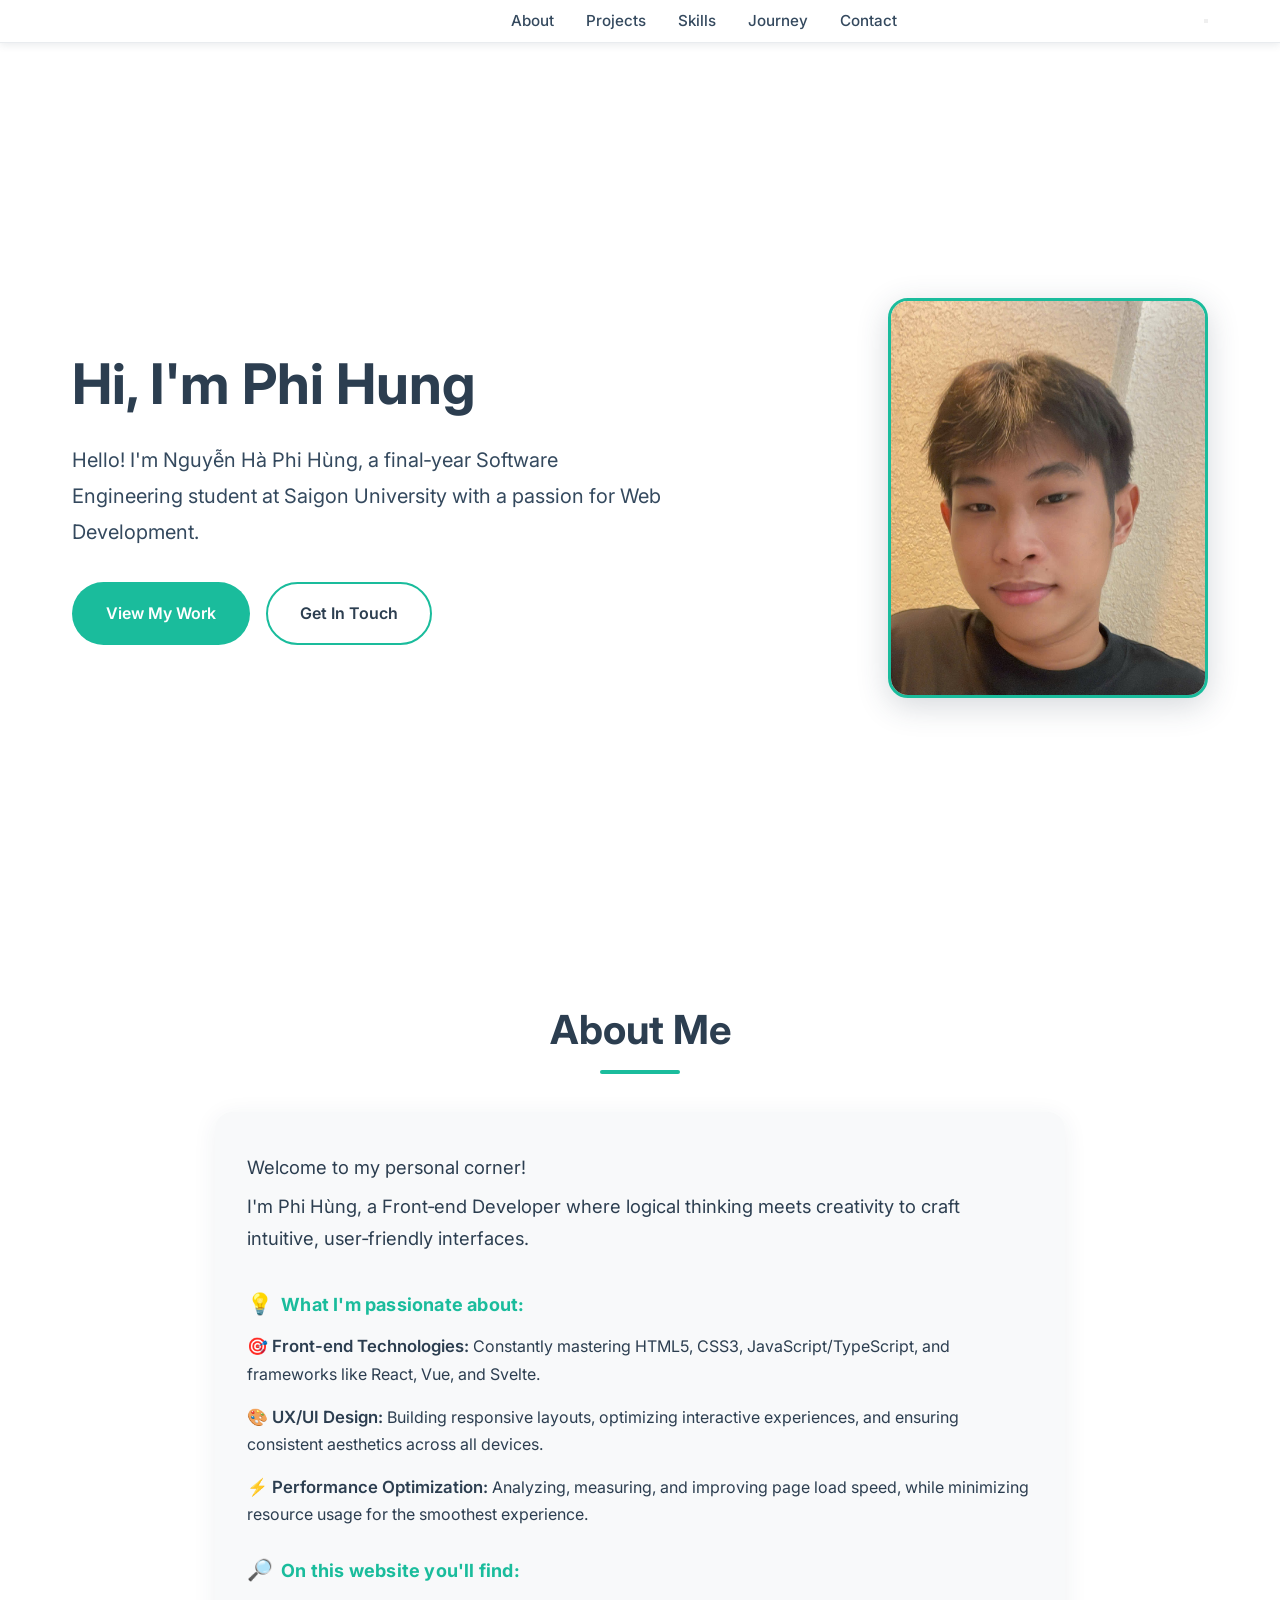
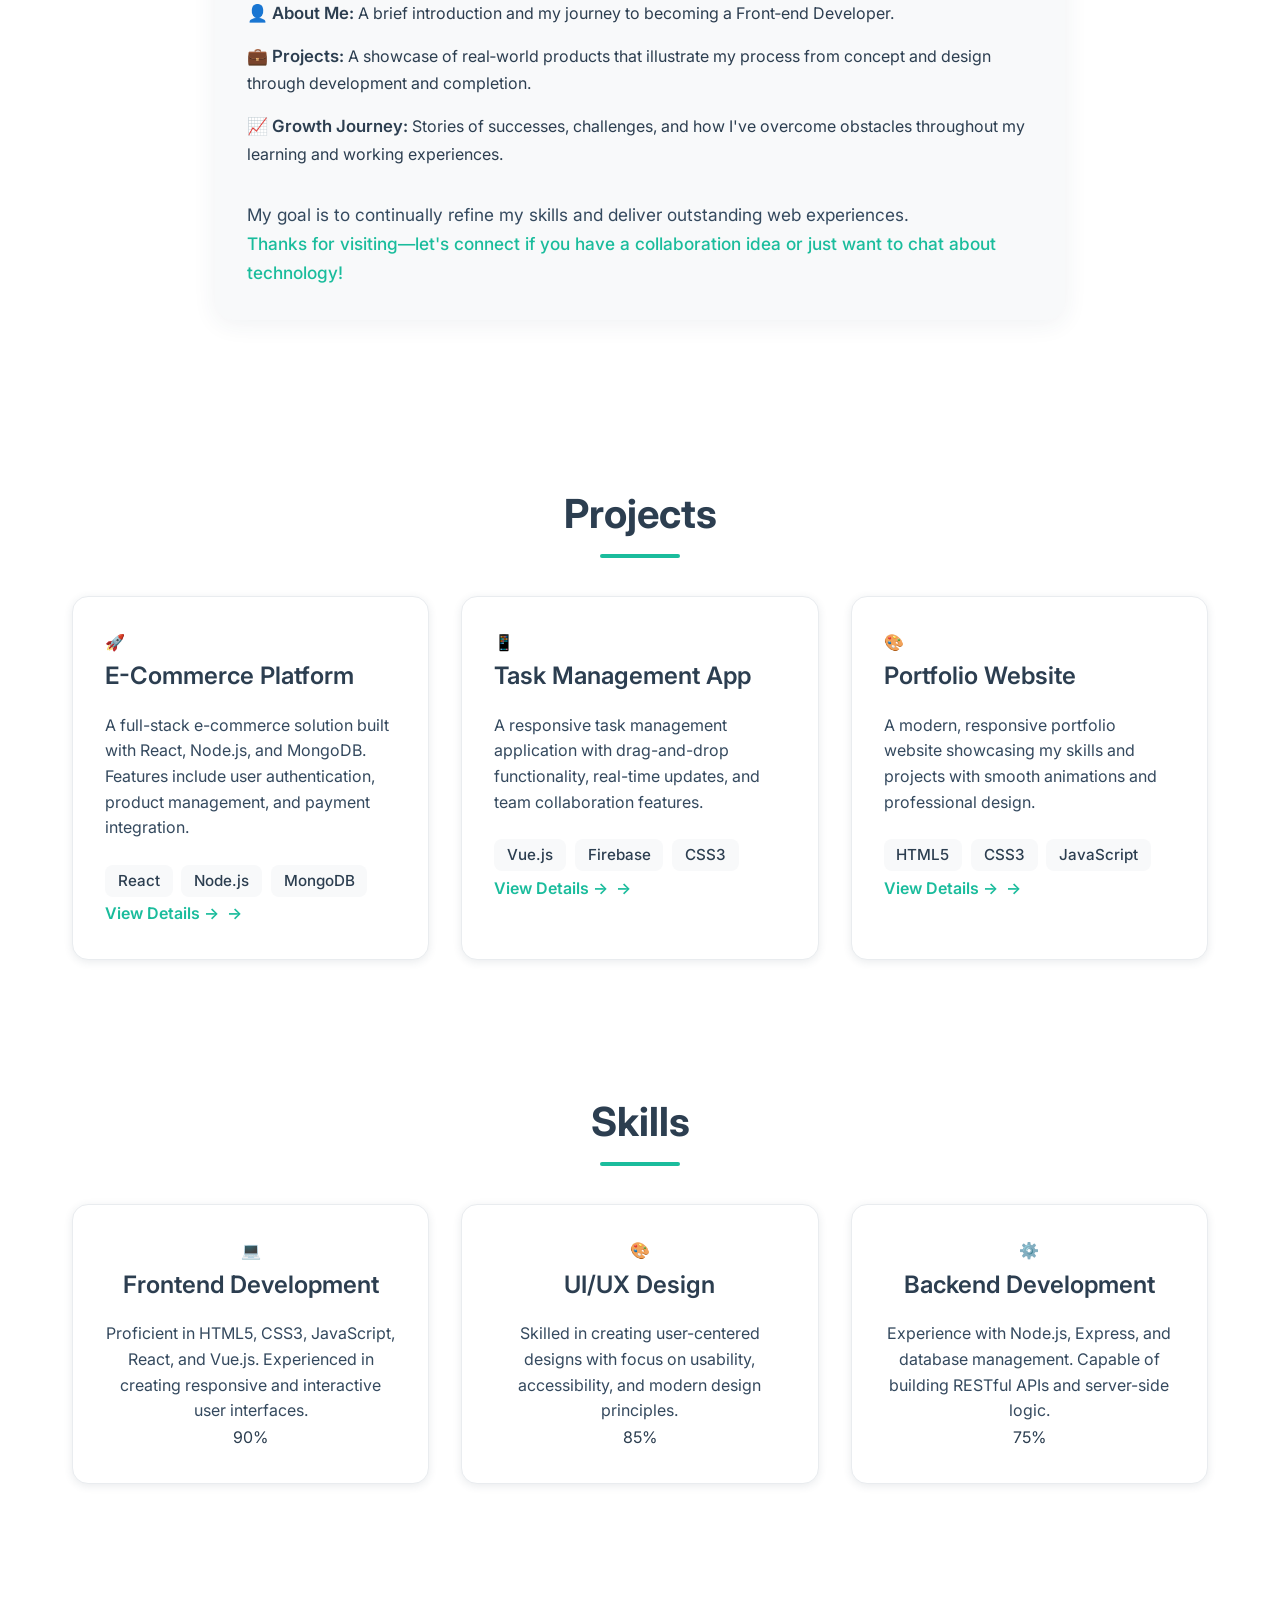
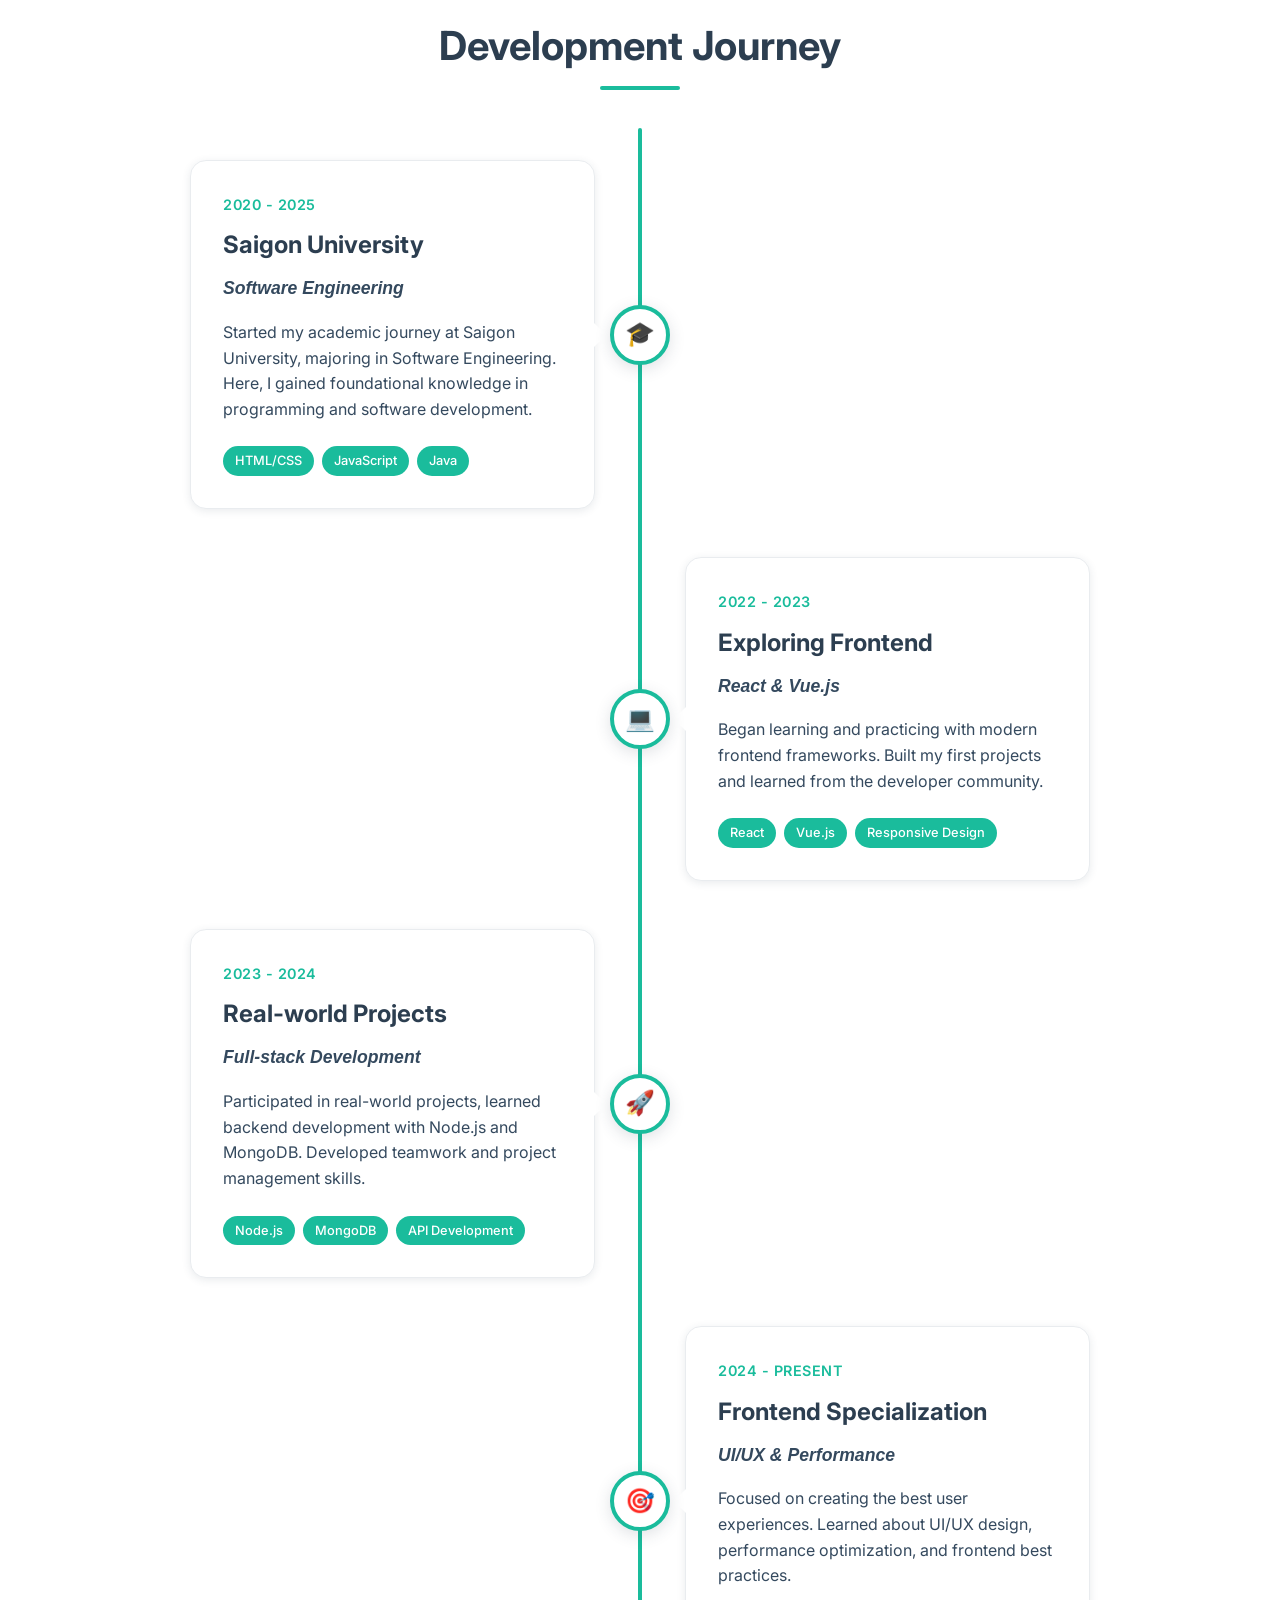
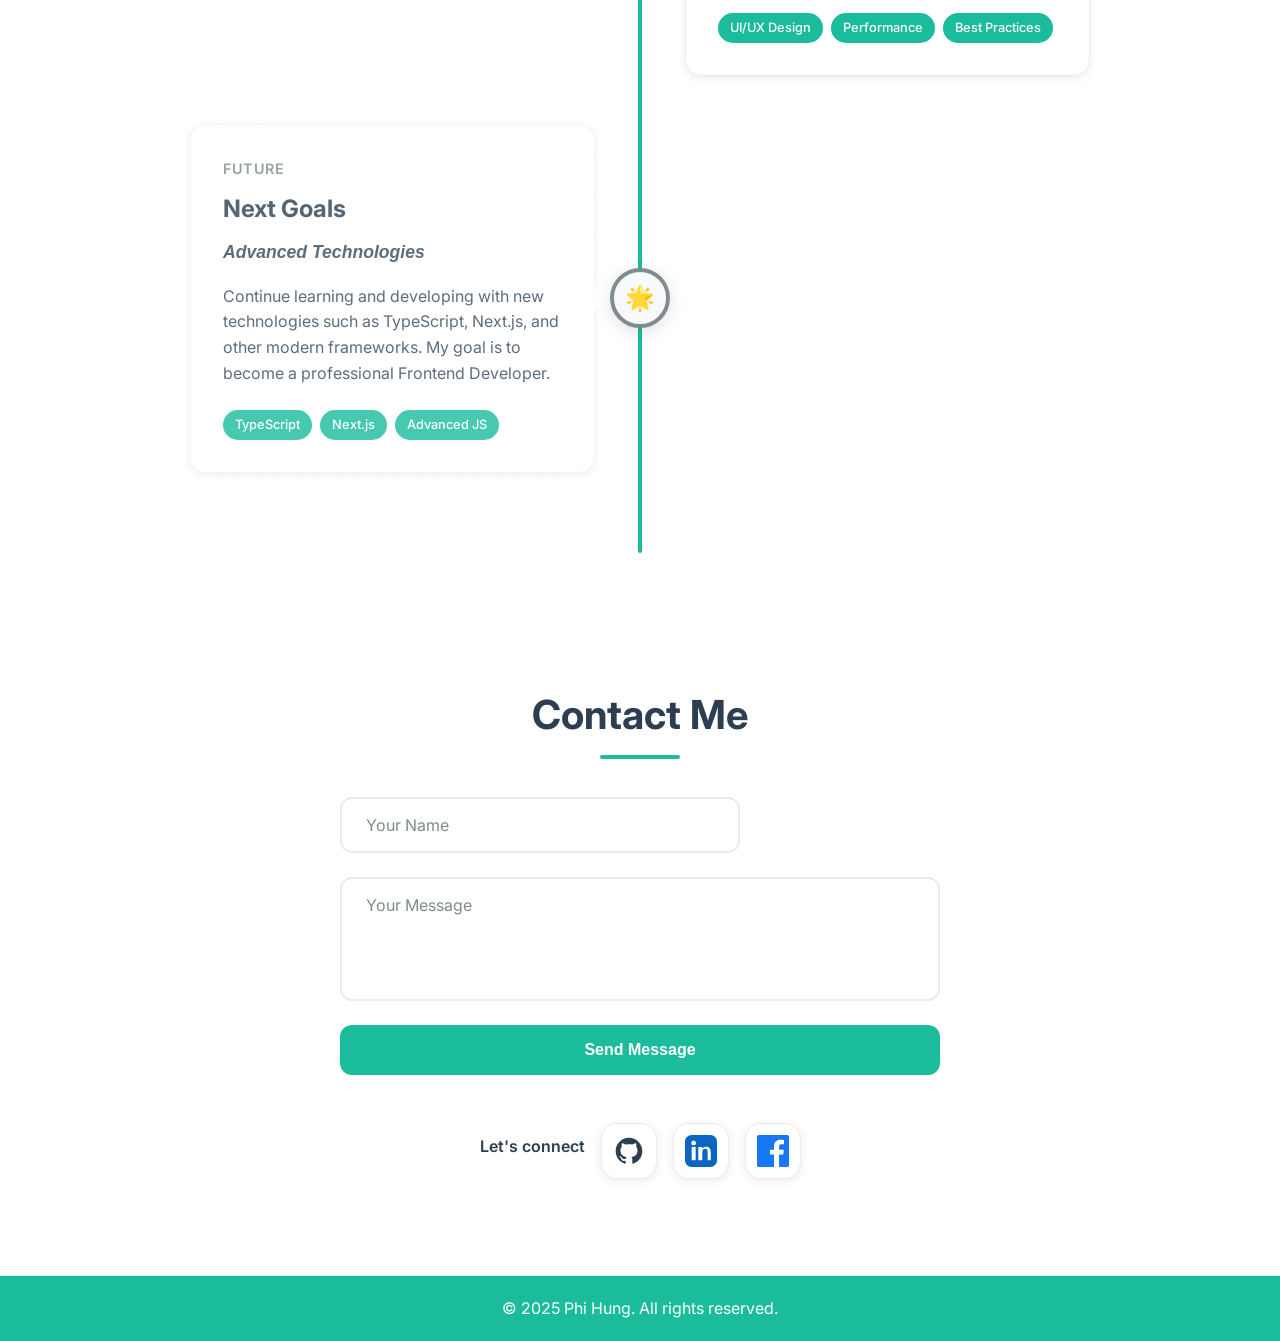
==== commit bbd6a937: "push" ====
--- a/index.html
+++ b/index.html
@@ -18,6 +18,7 @@
         <a href="#about">About</a>
         <a href="#projects">Projects</a>
         <a href="#skills">Skills</a>
+        <a href="#journey">Journey</a>
         <a href="#contact">Contact</a>
       </div>
       <button class="mobile-menu-toggle" aria-label="Toggle mobile menu">
@@ -43,20 +44,31 @@
 
     <section id="about">
       <h2>About Me</h2>
-      <div class="about-content reveal">
-        <p>This is my personal website—a little corner where I share my love for programming, especially Front‑end development, where logic meets creativity to build smooth, user‑friendly interfaces. Here you'll find my interests, notes on what I've learned, and a showcase of my growth through each project. I'm on a continuous journey to learn and refine my skills every day. Thanks for stopping by!</p>
-        <div class="about-stats">
-          <div class="stat">
-            <span class="stat-number">3+</span>
-            <span class="stat-label">Years Experience</span>
-          </div>
-          <div class="stat">
-            <span class="stat-number">20+</span>
-            <span class="stat-label">Projects Completed</span>
-          </div>
-          <div class="stat">
-            <span class="stat-number">5+</span>
-            <span class="stat-label">Technologies</span>
+      <div class="about-card about-card-hover" style="background: #f8f9fa; border-radius: 18px; box-shadow: 0 4px 24px rgba(44,62,80,0.07); max-width:850px; margin:0 auto 2rem auto; padding:2.5rem 2rem 2rem 2rem;">
+        <div class="about-intro" style="text-align:left; margin-bottom:2rem;">
+          <p style="font-size:1.15rem; margin-bottom:0.5rem;">Welcome to my personal corner!</p>
+          <p style="font-size:1.15rem;">I'm Phi Hùng, a Front‑end Developer where logical thinking meets creativity to craft intuitive, user‑friendly interfaces.</p>
+        </div>
+        <div class="about-details" style="text-align:left;">
+          <div style="margin-bottom:1.5rem;">
+            <div style="font-weight:700; font-size:1.13rem; margin-bottom:0.7rem; color:var(--accent-color); letter-spacing:0.2px;"><span style="margin-right:8px; font-size:1.3rem;">💡</span>What I'm passionate about:</div>
+            <ul style="list-style:none; padding-left:0; margin:0;">
+              <li style="margin-bottom:0.9rem;"><span style="font-weight:600; color:var(--primary-color); font-size:1.05rem;">🎯 Front-end Technologies:</span> Constantly mastering HTML5, CSS3, JavaScript/TypeScript, and frameworks like React, Vue, and Svelte.</li>
+              <li style="margin-bottom:0.9rem;"><span style="font-weight:600; color:var(--primary-color); font-size:1.05rem;">🎨 UX/UI Design:</span> Building responsive layouts, optimizing interactive experiences, and ensuring consistent aesthetics across all devices.</li>
+              <li><span style="font-weight:600; color:var(--primary-color); font-size:1.05rem;">⚡ Performance Optimization:</span> Analyzing, measuring, and improving page load speed, while minimizing resource usage for the smoothest experience.</li>
+            </ul>
+          </div>
+          <div style="margin-bottom:1.5rem;">
+            <div style="font-weight:700; font-size:1.13rem; margin-bottom:0.7rem; color:var(--accent-color); letter-spacing:0.2px;"><span style="margin-right:8px; font-size:1.3rem;">🔎</span>On this website you'll find:</div>
+            <ul style="list-style:none; padding-left:0; margin:0;">
+              <li style="margin-bottom:0.9rem;"><span style="font-weight:600; color:var(--primary-color); font-size:1.05rem;">👤 About Me:</span> A brief introduction and my journey to becoming a Front‑end Developer.</li>
+              <li style="margin-bottom:0.9rem;"><span style="font-weight:600; color:var(--primary-color); font-size:1.05rem;">💼 Projects:</span> A showcase of real‑world products that illustrate my process from concept and design through development and completion.</li>
+              <li><span style="font-weight:600; color:var(--primary-color); font-size:1.05rem;">📈 Growth Journey:</span> Stories of successes, challenges, and how I've overcome obstacles throughout my learning and working experiences.</li>
+            </ul>
+          </div>
+          <div style="margin-top:2rem; font-size:1.08rem; color:var(--text-secondary);">
+            My goal is to continually refine my skills and deliver outstanding web experiences.<br>
+            <span style="color:var(--accent-color); font-weight:500;">Thanks for visiting—let's connect if you have a collaboration idea or just want to chat about technology!</span>
           </div>
         </div>
       </div>
@@ -141,6 +153,96 @@
               <div class="skill-progress" style="width: 75%"></div>
             </div>
             <span>75%</span>
+          </div>
+        </div>
+      </div>
+    </section>
+
+    <section id="journey">
+      <h2>Development Journey</h2>
+      <div class="journey-timeline reveal">
+        <div class="timeline-item">
+          <div class="timeline-marker">
+            <div class="marker-icon">🎓</div>
+          </div>
+          <div class="timeline-content">
+            <div class="timeline-date">2020 - 2025</div>
+            <h3>Saigon University</h3>
+            <h4>Software Engineering</h4>
+            <p>Started my academic journey at Saigon University, majoring in Software Engineering. Here, I gained foundational knowledge in programming and software development.</p>
+            <div class="timeline-achievements">
+              <span class="achievement-tag">HTML/CSS</span>
+              <span class="achievement-tag">JavaScript</span>
+              <span class="achievement-tag">Java</span>
+            </div>
+          </div>
+        </div>
+
+        <div class="timeline-item">
+          <div class="timeline-marker">
+            <div class="marker-icon">💻</div>
+          </div>
+          <div class="timeline-content">
+            <div class="timeline-date">2022 - 2023</div>
+            <h3>Exploring Frontend</h3>
+            <h4>React & Vue.js</h4>
+            <p>Began learning and practicing with modern frontend frameworks. Built my first projects and learned from the developer community.</p>
+            <div class="timeline-achievements">
+              <span class="achievement-tag">React</span>
+              <span class="achievement-tag">Vue.js</span>
+              <span class="achievement-tag">Responsive Design</span>
+            </div>
+          </div>
+        </div>
+
+        <div class="timeline-item">
+          <div class="timeline-marker">
+            <div class="marker-icon">🚀</div>
+          </div>
+          <div class="timeline-content">
+            <div class="timeline-date">2023 - 2024</div>
+            <h3>Real-world Projects</h3>
+            <h4>Full-stack Development</h4>
+            <p>Participated in real-world projects, learned backend development with Node.js and MongoDB. Developed teamwork and project management skills.</p>
+            <div class="timeline-achievements">
+              <span class="achievement-tag">Node.js</span>
+              <span class="achievement-tag">MongoDB</span>
+              <span class="achievement-tag">API Development</span>
+            </div>
+          </div>
+        </div>
+
+        <div class="timeline-item">
+          <div class="timeline-marker">
+            <div class="marker-icon">🎯</div>
+          </div>
+          <div class="timeline-content">
+            <div class="timeline-date">2024 - Present</div>
+            <h3>Frontend Specialization</h3>
+            <h4>UI/UX & Performance</h4>
+            <p>Focused on creating the best user experiences. Learned about UI/UX design, performance optimization, and frontend best practices.</p>
+            <div class="timeline-achievements">
+              <span class="achievement-tag">UI/UX Design</span>
+              <span class="achievement-tag">Performance</span>
+              <span class="achievement-tag">Best Practices</span>
+            </div>
+          </div>
+        </div>
+
+        <div class="timeline-item future">
+          <div class="timeline-marker">
+            <div class="marker-icon">🌟</div>
+          </div>
+          <div class="timeline-content">
+            <div class="timeline-date">Future</div>
+            <h3>Next Goals</h3>
+            <h4>Advanced Technologies</h4>
+            <p>Continue learning and developing with new technologies such as TypeScript, Next.js, and other modern frameworks. My goal is to become a professional Frontend Developer.</p>
+            <div class="timeline-achievements">
+              <span class="achievement-tag">TypeScript</span>
+              <span class="achievement-tag">Next.js</span>
+              <span class="achievement-tag">Advanced JS</span>
+            </div>
           </div>
         </div>
       </div>
@@ -159,7 +261,10 @@
           <svg width="32" height="32" viewBox="0 0 24 24" fill="none" xmlns="http://www.w3.org/2000/svg"><path d="M12 2C6.477 2 2 6.484 2 12.021c0 4.428 2.865 8.184 6.839 9.504.5.092.682-.217.682-.483 0-.237-.009-.868-.014-1.703-2.782.605-3.369-1.342-3.369-1.342-.454-1.155-1.11-1.463-1.11-1.463-.908-.62.069-.608.069-.608 1.004.07 1.532 1.032 1.532 1.032.892 1.53 2.341 1.088 2.91.832.092-.647.35-1.088.636-1.339-2.221-.253-4.555-1.113-4.555-4.951 0-1.093.39-1.987 1.029-2.686-.103-.253-.446-1.272.098-2.65 0 0 .84-.27 2.75 1.025A9.564 9.564 0 0 1 12 6.844c.85.004 1.705.115 2.504.337 1.909-1.295 2.748-1.025 2.748-1.025.546 1.378.202 2.397.1 2.65.64.699 1.028 1.593 1.028 2.686 0 3.847-2.337 4.695-4.566 4.944.359.309.678.919.678 1.852 0 1.336-.012 2.417-.012 2.747 0 .268.18.58.688.482C19.138 20.203 22 16.447 22 12.02 22 6.484 17.523 2 12 2Z" fill="#2C3E50"/></svg>
         </a>
         <a href="https://www.linkedin.com/in/phi-h%C3%B9ng/" target="_blank" class="connect-icon" aria-label="LinkedIn">
-          <svg width="32" height="32" viewBox="0 0 24 24" fill="none" xmlns="http://www.w3.org/2000/svg"><path d="M19 0h-14c-2.76 0-5 2.24-5 5v14c0 2.76 2.24 5 5 5h14c2.76 0 5-2.24 5-5v-14c0-2.76-2.24-5-5-5zm-11 19h-3v-10h3v10zm-1.5-11.27c-.966 0-1.75-.79-1.75-1.76 0-.97.784-1.76 1.75-1.76s1.75.79 1.75 1.76c0 .97-.784 1.76-1.75 1.76zm13.5 11.27h-3v-5.6c0-1.34-.03-3.07-1.87-3.07-1.87 0-2.16 1.46-2.16 2.97v5.7h-3v-10h2.89v1.36h.04c.4-.76 1.38-1.56 2.84-1.56 3.04 0 3.6 2 3.6 4.59v5.61z" fill="#1ABC9C"/></svg>
+          <svg width="32" height="32" viewBox="0 0 24 24" fill="none" xmlns="http://www.w3.org/2000/svg"><path d="M19 0h-14c-2.76 0-5 2.24-5 5v14c0 2.76 2.24 5 5 5h14c2.76 0 5-2.24 5-5v-14c0-2.76-2.24-5-5-5zm-11 19h-3v-10h3v10zm-1.5-11.27c-.966 0-1.75-.79-1.75-1.76 0-.97.784-1.76 1.75-1.76s1.75.79 1.75 1.76c0 .97-.784 1.76-1.75 1.76zm13.5 11.27h-3v-5.6c0-1.34-.03-3.07-1.87-3.07-1.87 0-2.16 1.46-2.16 2.97v5.7h-3v-10h2.89v1.36h.04c.4-.76 1.38-1.56 2.84-1.56 3.04 0 3.6 2 3.6 4.59v5.61z" fill="#0A66C2"/></svg>
+        </a>
+        <a href="https://www.facebook.com/phi.hung.794694" target="_blank" class="connect-icon" aria-label="Facebook">
+          <svg width="32" height="32" viewBox="0 0 24 24" fill="none" xmlns="http://www.w3.org/2000/svg"><path d="M22.675 0h-21.35C.595 0 0 .592 0 1.326v21.348C0 23.408.595 24 1.325 24h11.495v-9.294H9.692v-3.622h3.128V8.413c0-3.1 1.893-4.788 4.659-4.788 1.325 0 2.463.099 2.797.143v3.24l-1.918.001c-1.504 0-1.797.715-1.797 1.763v2.313h3.587l-.467 3.622h-3.12V24h6.116C23.406 24 24 23.408 24 22.674V1.326C24 .592 23.406 0 22.675 0" fill="#1877F3"/></svg>
         </a>
       </div>
     </section>
--- a/css/cv.css
+++ b/css/cv.css
@@ -143,7 +143,7 @@
   align-items: center;
   justify-content: space-between;
   min-height: 100vh;
-  padding: 8rem 0 4rem;
+  padding: 8rem 0 2rem;
   gap: 4rem;
 }
 
@@ -230,7 +230,7 @@
 
 /* Section Styles */
 section {
-  margin-bottom: 6rem;
+  margin-bottom: 4rem;
   padding: 2rem 0;
 }
 
@@ -396,25 +396,36 @@
 .contact input,
 .contact textarea {
   padding: 1rem 1.5rem;
-  border: 1px solid var(--border-color);
+  border: 2px solid var(--border-color);
   border-radius: 12px;
   background: var(--bg-card);
   color: var(--text-primary);
   font-family: var(--font-family);
   font-size: 1rem;
-  transition: all 0.3s ease;
+  transition: all 0.3s ease, border-color 0.2s;
 }
 
 .contact input:focus,
 .contact textarea:focus {
   outline: none;
   border-color: var(--accent-color);
-  box-shadow: 0 0 0 3px rgba(26, 188, 156, 0.1);
+  box-shadow: 0 0 0 2px rgba(26, 188, 156, 0.13);
 }
 
 .contact input::placeholder,
 .contact textarea::placeholder {
   color: var(--text-muted);
+}
+
+.contact input[name='name'] {
+  width: 100%;
+  max-width: 400px;
+  transition: width 0.3s cubic-bezier(0.4,0,0.2,1), max-width 0.3s cubic-bezier(0.4,0,0.2,1);
+}
+
+.contact input[name='name']:focus {
+  width: 115%;
+  max-width: 500px;
 }
 
 .contact button {
@@ -517,15 +528,16 @@
 /* Footer */
 footer {
   text-align: center;
-  padding: 3rem 0;
-  background: var(--bg-secondary);
+  padding: 1.2rem 0;
+  background: var(--accent-color);
   border-top: 1px solid var(--border-color);
   margin-top: 4rem;
 }
 
 footer p {
-  color: var(--text-secondary);
-  font-size: 0.9rem;
+  color: #fff;
+  font-size: 1rem;
+  margin: 0;
 }
 
 /* Reveal Animation */
@@ -797,6 +809,27 @@
   transition: all 0.3s ease;
 }
 
+/* Remove hover effect for .tech-tag */
+.project-card .tech-tag {
+  background: var(--bg-secondary);
+  color: var(--primary-color);
+  border-radius: 8px;
+  padding: 0.2rem 0.8rem;
+  font-size: 0.95rem;
+  font-weight: 500;
+  margin-right: 0.3rem;
+  margin-bottom: 0.2rem;
+  display: inline-block;
+  transition: none !important;
+}
+.project-card:hover .tech-tag,
+.project-card .tech-tag:hover {
+  background: var(--bg-secondary) !important;
+  color: var(--primary-color) !important;
+  transform: none !important;
+  transition: none !important;
+}
+
 /* Responsive adjustments */
 @media (max-width: 480px) {
   .hero-cta {
@@ -885,3 +918,318 @@
 ::-webkit-scrollbar-thumb:hover {
   background: var(--accent-light);
 }
+
+/* Development Journey Timeline */
+.journey-timeline {
+  position: relative;
+  max-width: 900px;
+  margin: 0 auto;
+  padding: 2rem 0;
+}
+
+.journey-timeline::before {
+  content: '';
+  position: absolute;
+  left: 50%;
+  top: 0;
+  bottom: 0;
+  width: 4px;
+  background: var(--accent-color);
+  transform: translateX(-50%);
+  border-radius: 2px;
+}
+
+.timeline-item {
+  position: relative;
+  margin-bottom: 3rem;
+  display: flex;
+  align-items: center;
+}
+
+.timeline-item:nth-child(odd) {
+  flex-direction: row;
+}
+
+.timeline-item:nth-child(even) {
+  flex-direction: row-reverse;
+}
+
+.timeline-marker {
+  position: absolute;
+  left: 50%;
+  transform: translateX(-50%);
+  width: 60px;
+  height: 60px;
+  background: var(--bg-card);
+  border: 4px solid var(--accent-color);
+  border-radius: 50%;
+  display: flex;
+  align-items: center;
+  justify-content: center;
+  z-index: 10;
+  box-shadow: var(--shadow-md);
+  transition: all 0.3s ease;
+}
+
+.timeline-item:hover .timeline-marker {
+  transform: translateX(-50%) scale(1.1);
+  box-shadow: var(--shadow-glow);
+}
+
+.marker-icon {
+  font-size: 1.5rem;
+  color: var(--accent-color);
+}
+
+.timeline-content {
+  width: 45%;
+  background: var(--bg-card);
+  padding: 2rem;
+  border-radius: 16px;
+  border: 1px solid var(--border-color);
+  box-shadow: var(--shadow-sm);
+  position: relative;
+  transition: all 0.3s ease;
+}
+
+.timeline-item:nth-child(odd) .timeline-content {
+  margin-right: 55%;
+}
+
+.timeline-item:nth-child(even) .timeline-content {
+  margin-left: 55%;
+}
+
+.timeline-content::before {
+  content: '';
+  position: absolute;
+  top: 50%;
+  width: 0;
+  height: 0;
+  border: 12px solid transparent;
+  transform: translateY(-50%);
+}
+
+.timeline-item:nth-child(odd) .timeline-content::before {
+  right: -24px;
+  border-left-color: var(--bg-card);
+}
+
+.timeline-item:nth-child(even) .timeline-content::before {
+  left: -24px;
+  border-right-color: var(--bg-card);
+}
+
+.timeline-content:hover {
+  transform: translateY(-5px);
+  box-shadow: var(--shadow-lg);
+  border-color: var(--accent-color);
+}
+
+.timeline-date {
+  color: var(--accent-color);
+  font-weight: 600;
+  font-size: 0.9rem;
+  margin-bottom: 0.5rem;
+  text-transform: uppercase;
+  letter-spacing: 0.5px;
+}
+
+.timeline-content h3 {
+  color: var(--primary-color);
+  font-size: 1.5rem;
+  font-weight: 700;
+  margin-bottom: 0.5rem;
+}
+
+.timeline-content h4 {
+  color: var(--text-secondary);
+  font-size: 1.1rem;
+  font-weight: 600;
+  margin-bottom: 1rem;
+  font-style: italic;
+}
+
+.timeline-content p {
+  color: var(--text-secondary);
+  line-height: 1.6;
+  margin-bottom: 1.5rem;
+}
+
+.timeline-achievements {
+  display: flex;
+  flex-wrap: wrap;
+  gap: 0.5rem;
+}
+
+.achievement-tag {
+  background: var(--accent-color);
+  color: white;
+  padding: 0.25rem 0.75rem;
+  border-radius: 20px;
+  font-size: 0.8rem;
+  font-weight: 500;
+  transition: all 0.3s ease;
+}
+
+.achievement-tag:hover {
+  background: var(--accent-light);
+  transform: translateY(-2px);
+}
+
+/* Future timeline item styling */
+.timeline-item.future .timeline-marker {
+  border-color: var(--text-muted);
+  background: var(--bg-secondary);
+}
+
+.timeline-item.future .marker-icon {
+  color: var(--text-muted);
+}
+
+.timeline-item.future .timeline-content {
+  opacity: 0.8;
+  border-style: dashed;
+}
+
+.timeline-item.future .timeline-date {
+  color: var(--text-muted);
+}
+
+/* Responsive Timeline */
+@media (max-width: 768px) {
+  .journey-timeline::before {
+    left: 30px;
+  }
+
+  .timeline-item {
+    flex-direction: row !important;
+    margin-left: 60px;
+  }
+
+  .timeline-marker {
+    left: 30px;
+    transform: translateX(-50%);
+    width: 50px;
+    height: 50px;
+  }
+
+  .timeline-item:hover .timeline-marker {
+    transform: translateX(-50%) scale(1.1);
+  }
+
+  .timeline-content {
+    width: 100%;
+    margin: 0 !important;
+  }
+
+  .timeline-content::before {
+    left: -24px !important;
+    border-right-color: var(--bg-card) !important;
+    border-left-color: transparent !important;
+  }
+
+  .marker-icon {
+    font-size: 1.2rem;
+  }
+
+  .timeline-content {
+    padding: 1.5rem;
+  }
+
+  .timeline-content h3 {
+    font-size: 1.3rem;
+  }
+
+  .timeline-content h4 {
+    font-size: 1rem;
+  }
+}
+
+@media (max-width: 480px) {
+  .timeline-item {
+    margin-left: 50px;
+  }
+
+  .timeline-marker {
+    left: 25px;
+    width: 40px;
+    height: 40px;
+  }
+
+  .journey-timeline::before {
+    left: 25px;
+  }
+
+  .timeline-content {
+    padding: 1rem;
+  }
+
+  .timeline-content h3 {
+    font-size: 1.2rem;
+  }
+
+  .achievement-tag {
+    font-size: 0.75rem;
+    padding: 0.2rem 0.6rem;
+  }
+}
+
+/* Animation for timeline items */
+.timeline-item {
+  opacity: 0;
+  transform: translateY(50px);
+  transition: all 0.8s ease;
+}
+
+.timeline-item.show {
+  opacity: 1;
+  transform: translateY(0);
+}
+
+.timeline-item:nth-child(odd).show {
+  animation: slideInLeft 0.8s ease forwards;
+}
+
+.timeline-item:nth-child(even).show {
+  animation: slideInRight 0.8s ease forwards;
+}
+
+@keyframes slideInLeft {
+  from {
+    opacity: 0;
+    transform: translateX(-100px);
+  }
+  to {
+    opacity: 1;
+    transform: translateX(0);
+  }
+}
+
+@keyframes slideInRight {
+  from {
+    opacity: 0;
+    transform: translateX(100px);
+  }
+  to {
+    opacity: 1;
+    transform: translateX(0);
+  }
+}
+
+/* Staggered animation for timeline items */
+.timeline-item:nth-child(1) { transition-delay: 0.1s; }
+.timeline-item:nth-child(2) { transition-delay: 0.2s; }
+.timeline-item:nth-child(3) { transition-delay: 0.3s; }
+.timeline-item:nth-child(4) { transition-delay: 0.4s; }
+.timeline-item:nth-child(5) { transition-delay: 0.5s; }
+
+.about-card:hover {
+  background: #ececec !important;
+  box-shadow: 0 8px 32px rgba(44,62,80,0.13);
+  transition: background 0.25s, box-shadow 0.25s;
+}
+
+.contact textarea {
+  resize: none;
+}
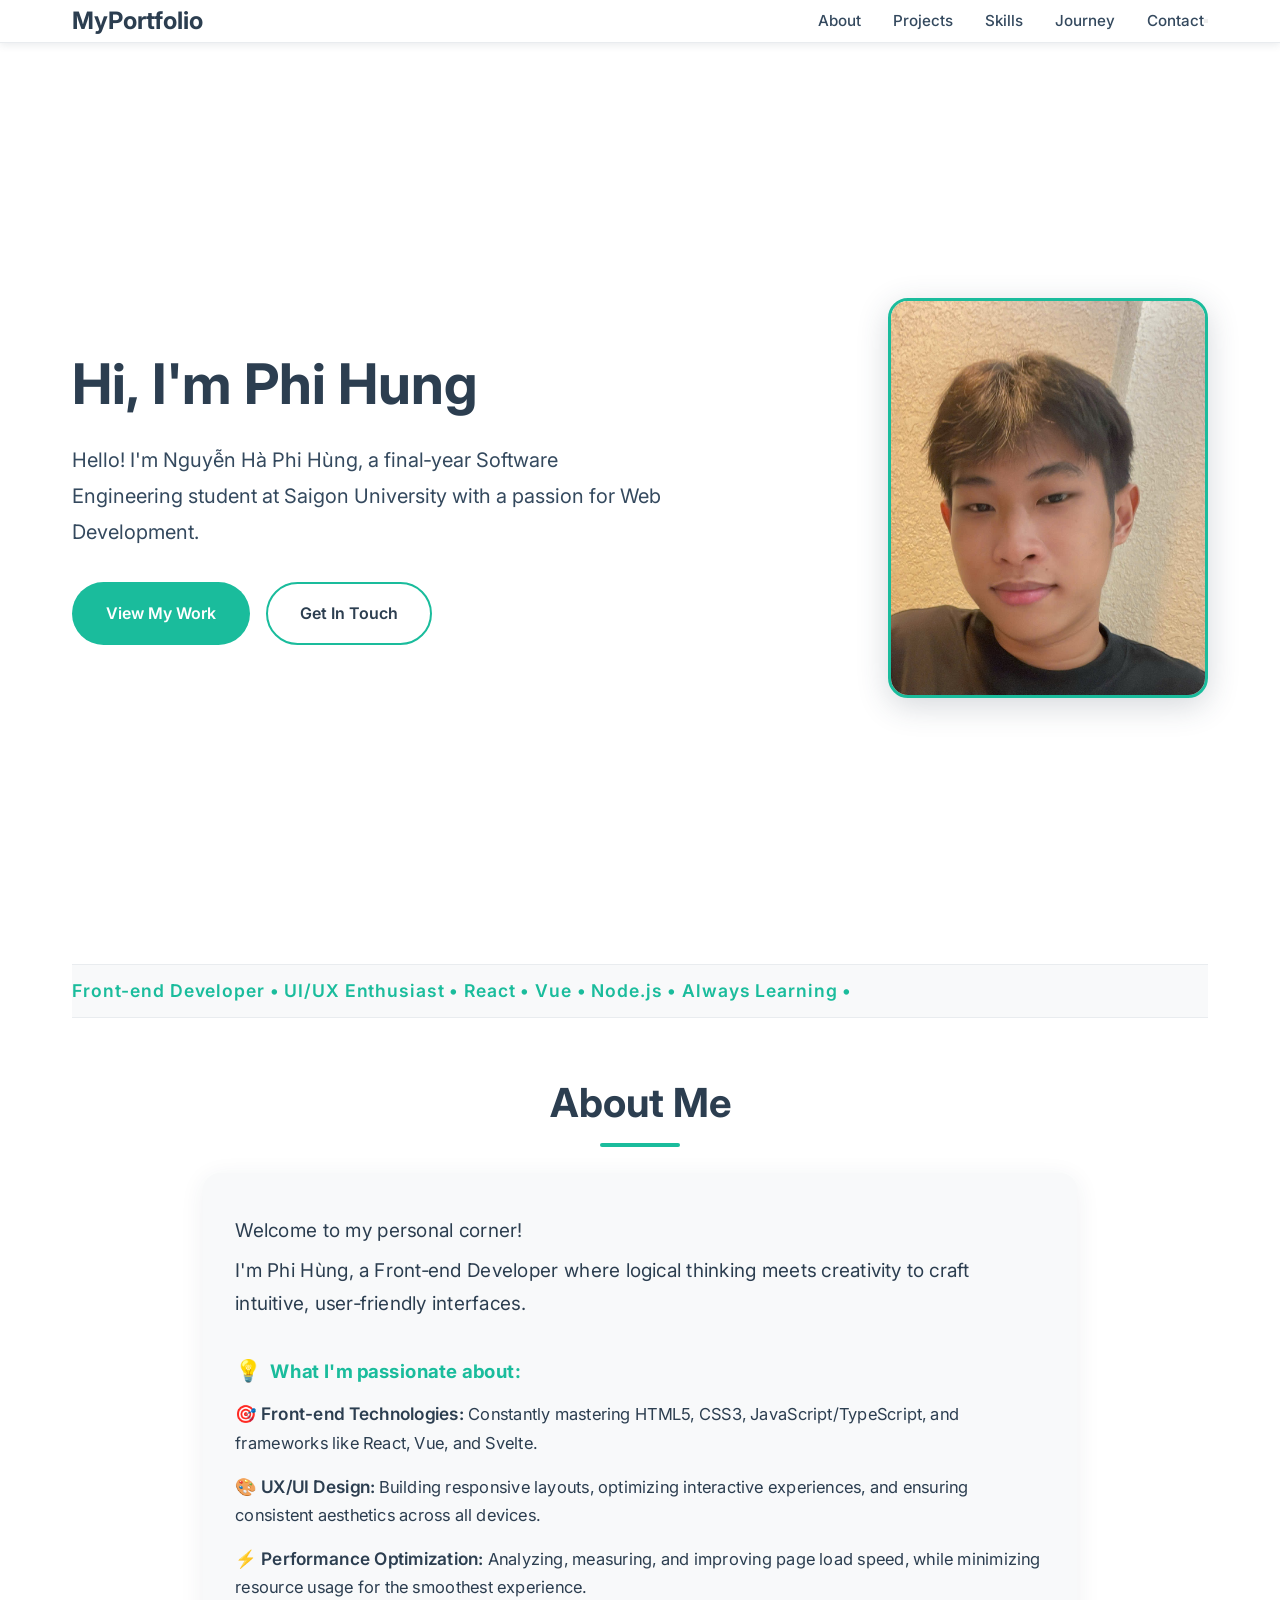
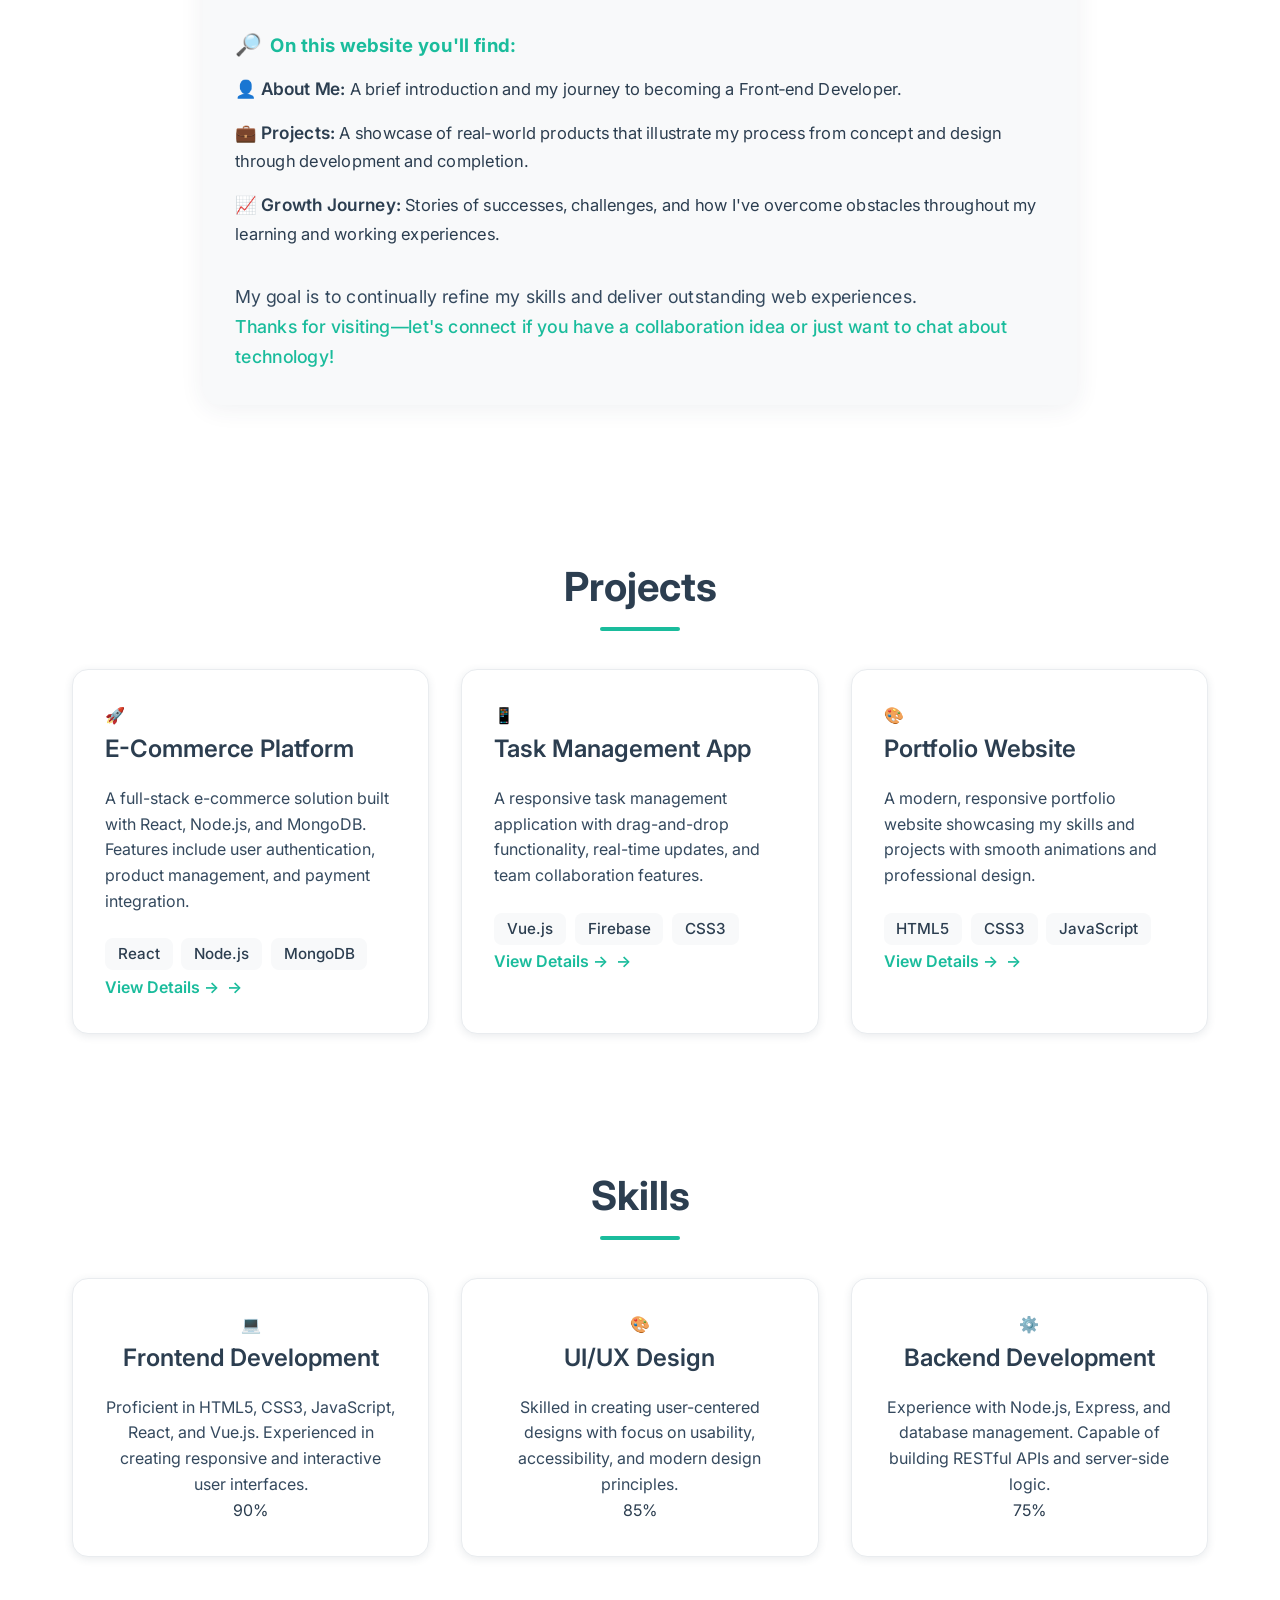
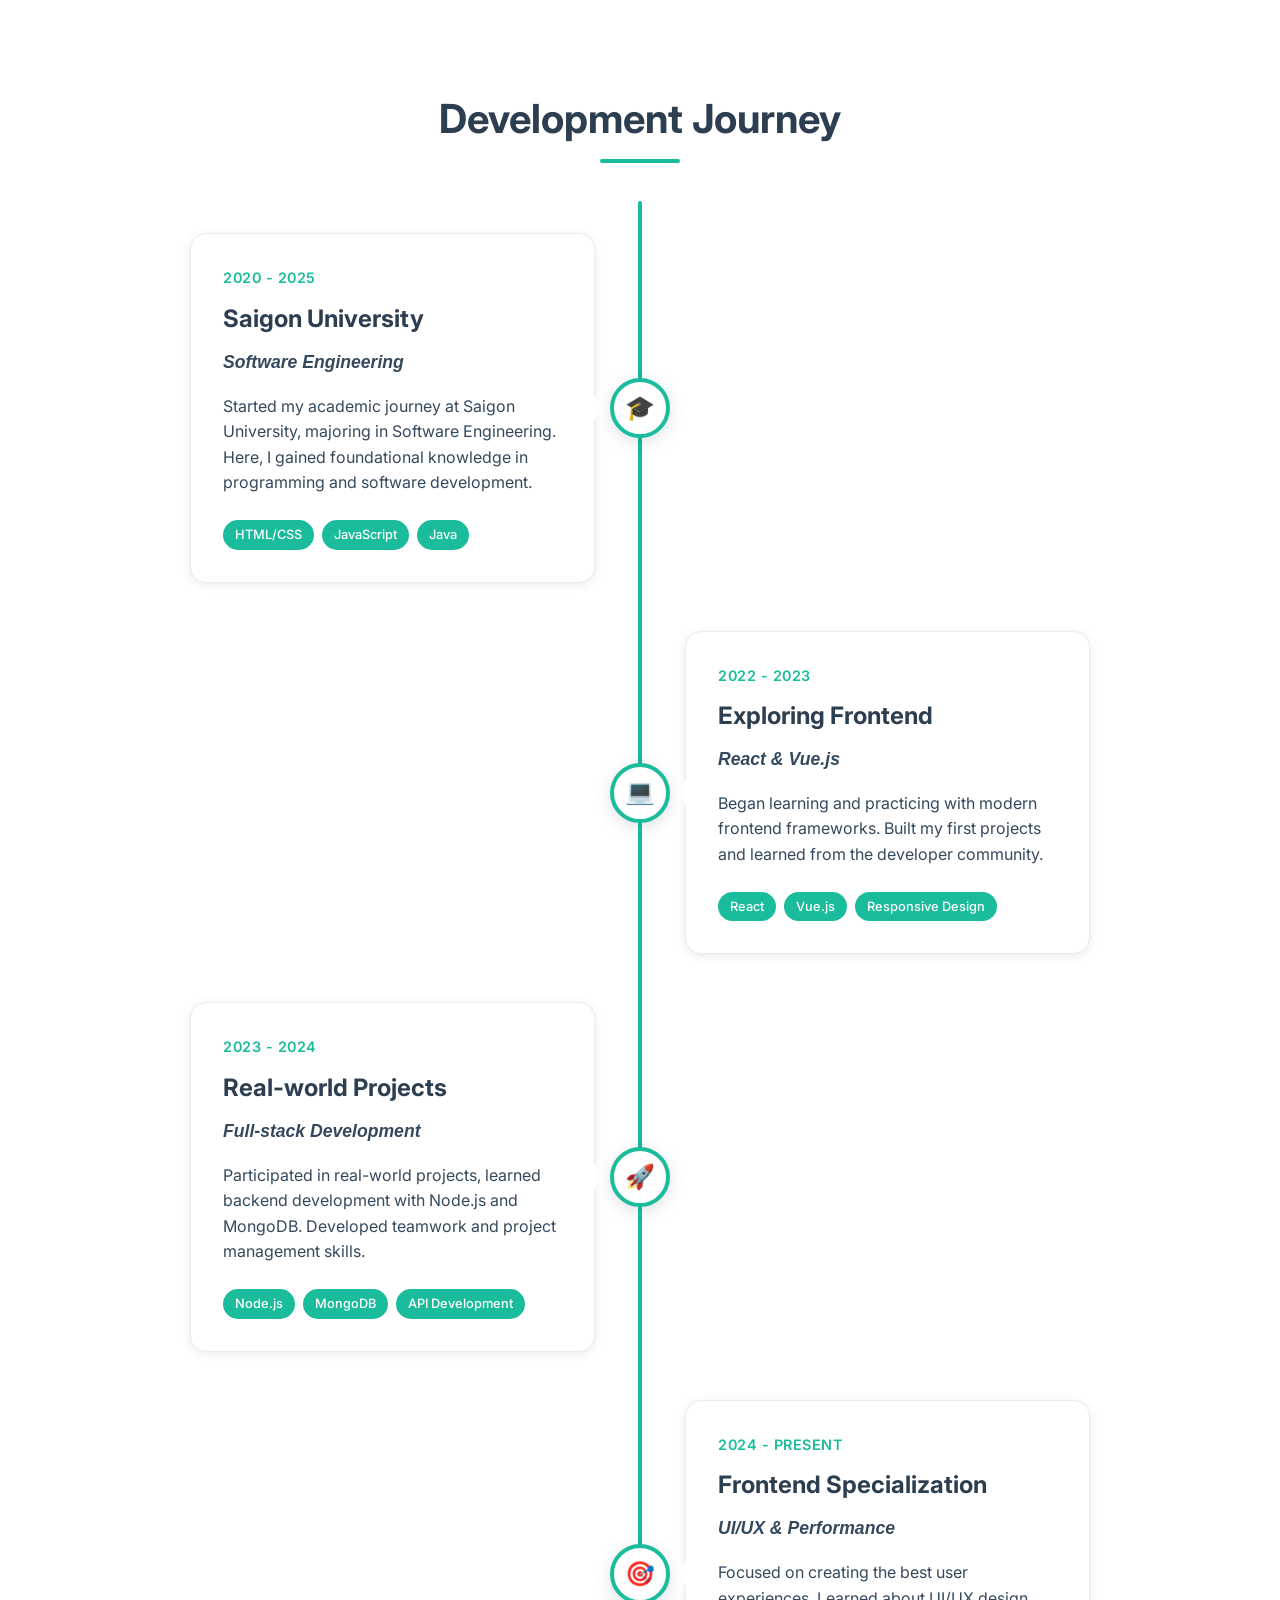
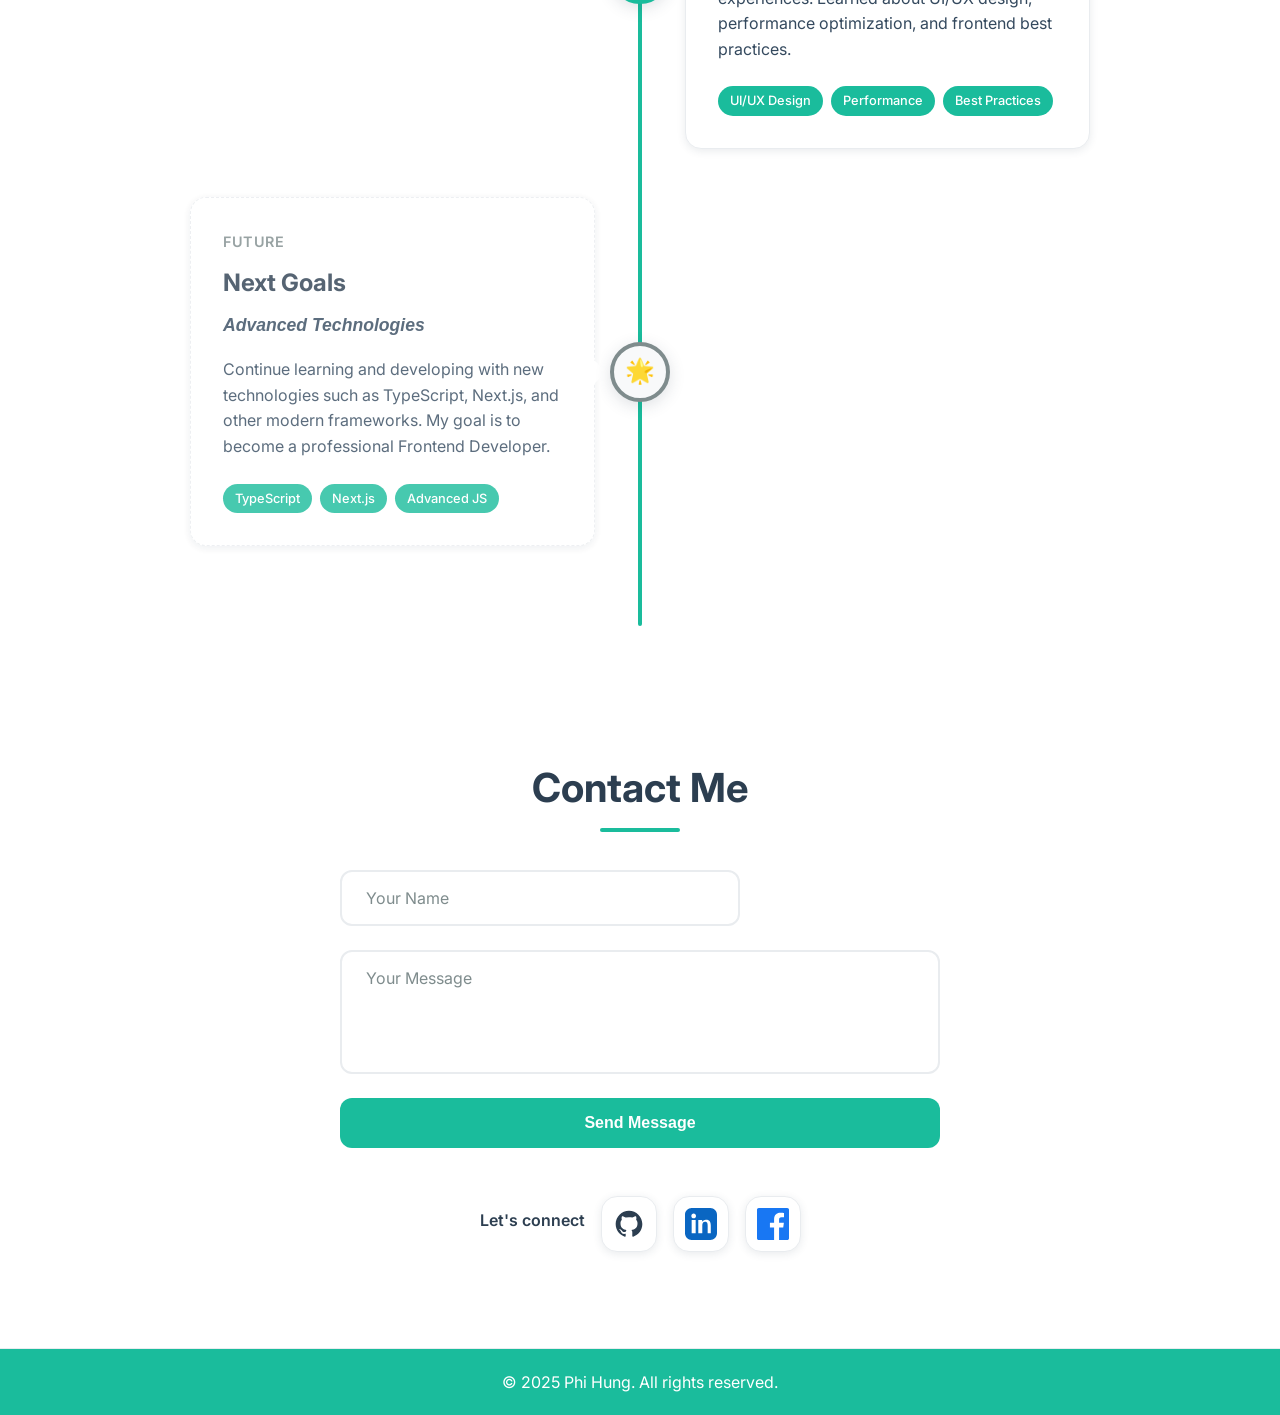
==== commit 0664cd31: "updatefx" ====
--- a/index.html
+++ b/index.html
@@ -13,7 +13,9 @@
 <body>
   <header>
     <nav class="container">
-      <div class="logo"><a href="#" style="font-size:1.5rem; color:#fff; font-weight:700;">MyPortfolio</a></div>
+      <div class="logo">
+        <a href="#" id="logo-reload" class="logo-link">MyPortfolio</a>
+      </div>
       <div class="nav-links">
         <a href="#about">About</a>
         <a href="#projects">Projects</a>
@@ -32,19 +34,23 @@
   <main class="container">
     <section class="hero">
       <div class="intro reveal">
-        <h1>Hi, I'm Phi Hung</h1>
-        <p>Hello! I'm Nguyễn Hà Phi Hùng, a final‑year Software Engineering student at Saigon University with a passion for Web Development.</p>
-        <div class="hero-cta">
+        <h1 class="hero-animate h1">Hi, I'm Phi Hung</h1>
+        <p class="hero-animate p">Hello! I'm Nguyễn Hà Phi Hùng, a final‑year Software Engineering student at Saigon University with a passion for Web Development.</p>
+        <div class="hero-cta hero-animate cta">
           <a href="#projects" class="cta-button primary">View My Work</a>
           <a href="#contact" class="cta-button secondary">Get In Touch</a>
         </div>
       </div>
-      <img src="assests/images/avatar.jpg" alt="Profile photo" class="reveal">
-    </section>
+      <img src="assests/images/avatar.jpg" alt="Profile photo" class="reveal hero-animate avatar">
+    </section>
+    <div class="marquee">
+      <span>Front-end Developer • UI/UX Enthusiast • React • Vue • Node.js • Always Learning • </span>
+      <span>Front-end Developer • UI/UX Enthusiast • React • Vue • Node.js • Always Learning • </span>
+    </div>
 
     <section id="about">
       <h2>About Me</h2>
-      <div class="about-card about-card-hover" style="background: #f8f9fa; border-radius: 18px; box-shadow: 0 4px 24px rgba(44,62,80,0.07); max-width:850px; margin:0 auto 2rem auto; padding:2.5rem 2rem 2rem 2rem;">
+      <div class="about-card about-card-hover about-animate" style="background: #f8f9fa; border-radius: 18px; box-shadow: 0 4px 24px rgba(44,62,80,0.07); max-width:850px; margin:0 auto 2rem auto; padding:2.5rem 2rem 2rem 2rem;">
         <div class="about-intro" style="text-align:left; margin-bottom:2rem;">
           <p style="font-size:1.15rem; margin-bottom:0.5rem;">Welcome to my personal corner!</p>
           <p style="font-size:1.15rem;">I'm Phi Hùng, a Front‑end Developer where logical thinking meets creativity to craft intuitive, user‑friendly interfaces.</p>
--- a/css/cv.css
+++ b/css/cv.css
@@ -83,22 +83,23 @@
   margin: 0 auto;
 }
 
-.logo a {
+.logo-link {
   font-size: 1.5rem;
   color: var(--primary-color);
   font-weight: 700;
   text-decoration: none;
-  transition: all 0.3s ease;
-}
-
-.logo a:hover {
+  transition: color 0.3s;
+}
+
+.logo-link:hover {
   color: var(--accent-color);
-  transform: scale(1.05);
 }
 
 .nav-links {
   display: flex;
   gap: 2rem;
+  justify-content: flex-end;
+  flex: 1 1 auto;
 }
 
 .nav-links a {
@@ -1233,3 +1234,111 @@
 .contact textarea {
   resize: none;
 }
+
+.hero .hero-animate {
+  opacity: 0;
+  transform: translateY(40px);
+  transition: opacity 0.9s cubic-bezier(0.4,0,0.2,1), transform 0.9s cubic-bezier(0.4,0,0.2,1);
+}
+.hero .hero-animate.show {
+  opacity: 1;
+  transform: translateY(0);
+}
+.hero .hero-animate.h1 {
+  opacity: 0;
+  transform: translateY(40px);
+  transition: opacity 1.1s cubic-bezier(0.4,0,0.2,1), transform 1.1s cubic-bezier(0.4,0,0.2,1);
+  white-space: pre;
+  position: relative;
+}
+.hero .hero-animate.h1.typing {
+  opacity: 1;
+  transform: translateY(0);
+}
+.hero .hero-animate.h1 .typing-char {
+  opacity: 0;
+  display: inline-block;
+  transform: translateY(16px);
+  transition: opacity 0.7s cubic-bezier(0.4,0,0.2,1), transform 0.7s cubic-bezier(0.4,0,0.2,1);
+}
+.hero .hero-animate.h1 .typing-char.visible {
+  opacity: 1;
+  transform: translateY(0);
+}
+.hero .hero-animate.p {
+  transition-delay: 0.3s;
+}
+.hero .hero-animate.cta {
+  transition-delay: 0.5s;
+}
+
+.hero-animate.avatar {
+  opacity: 0;
+  transform: translateY(40px) scale(0.96);
+  transition: opacity 1s cubic-bezier(0.4,0,0.2,1), transform 1s cubic-bezier(0.4,0,0.2,1);
+  transition-delay: 0.7s;
+}
+.hero-animate.avatar.show {
+  opacity: 1;
+  transform: translateY(0) scale(1);
+}
+
+.about-animate {
+  opacity: 0;
+  transform: translateY(60px) scale(0.96);
+  transition: opacity 1.1s cubic-bezier(0.4,0,0.2,1), transform 1.1s cubic-bezier(0.4,0,0.2,1);
+  will-change: opacity, transform;
+}
+.about-animate.show {
+  opacity: 1;
+  transform: translateY(0) scale(1.03);
+  animation: aboutBounce 0.7s cubic-bezier(0.22, 1, 0.36, 1) 0.05s 1;
+}
+@keyframes aboutBounce {
+  0% {
+    transform: translateY(60px) scale(0.96);
+    opacity: 0;
+  }
+  60% {
+    transform: translateY(-10px) scale(1.04);
+    opacity: 1;
+  }
+  80% {
+    transform: translateY(4px) scale(0.99);
+  }
+  100% {
+    transform: translateY(0) scale(1.03);
+  }
+}
+
+.marquee {
+  width: 100%;
+  overflow: hidden;
+  white-space: nowrap;
+  background: var(--bg-secondary);
+  border-top: 1px solid var(--border-color);
+  border-bottom: 1px solid var(--border-color);
+  padding: 0.7rem 0;
+  position: relative;
+  margin-bottom: 1.2rem;
+  display: flex;
+}
+.marquee span {
+  display: inline-block;
+  min-width: 100%;
+  animation: marquee 18s linear infinite;
+  font-size: 1.1rem;
+  color: var(--accent-color);
+  font-weight: 600;
+  letter-spacing: 0.05em;
+}
+.marquee span:nth-child(2) {
+  animation-delay: 9s;
+}
+@keyframes marquee {
+  0%   { transform: translateX(0); }
+  100% { transform: translateX(-100%); }
+}
+.marquee:hover span {
+  animation-play-state: paused;
+}
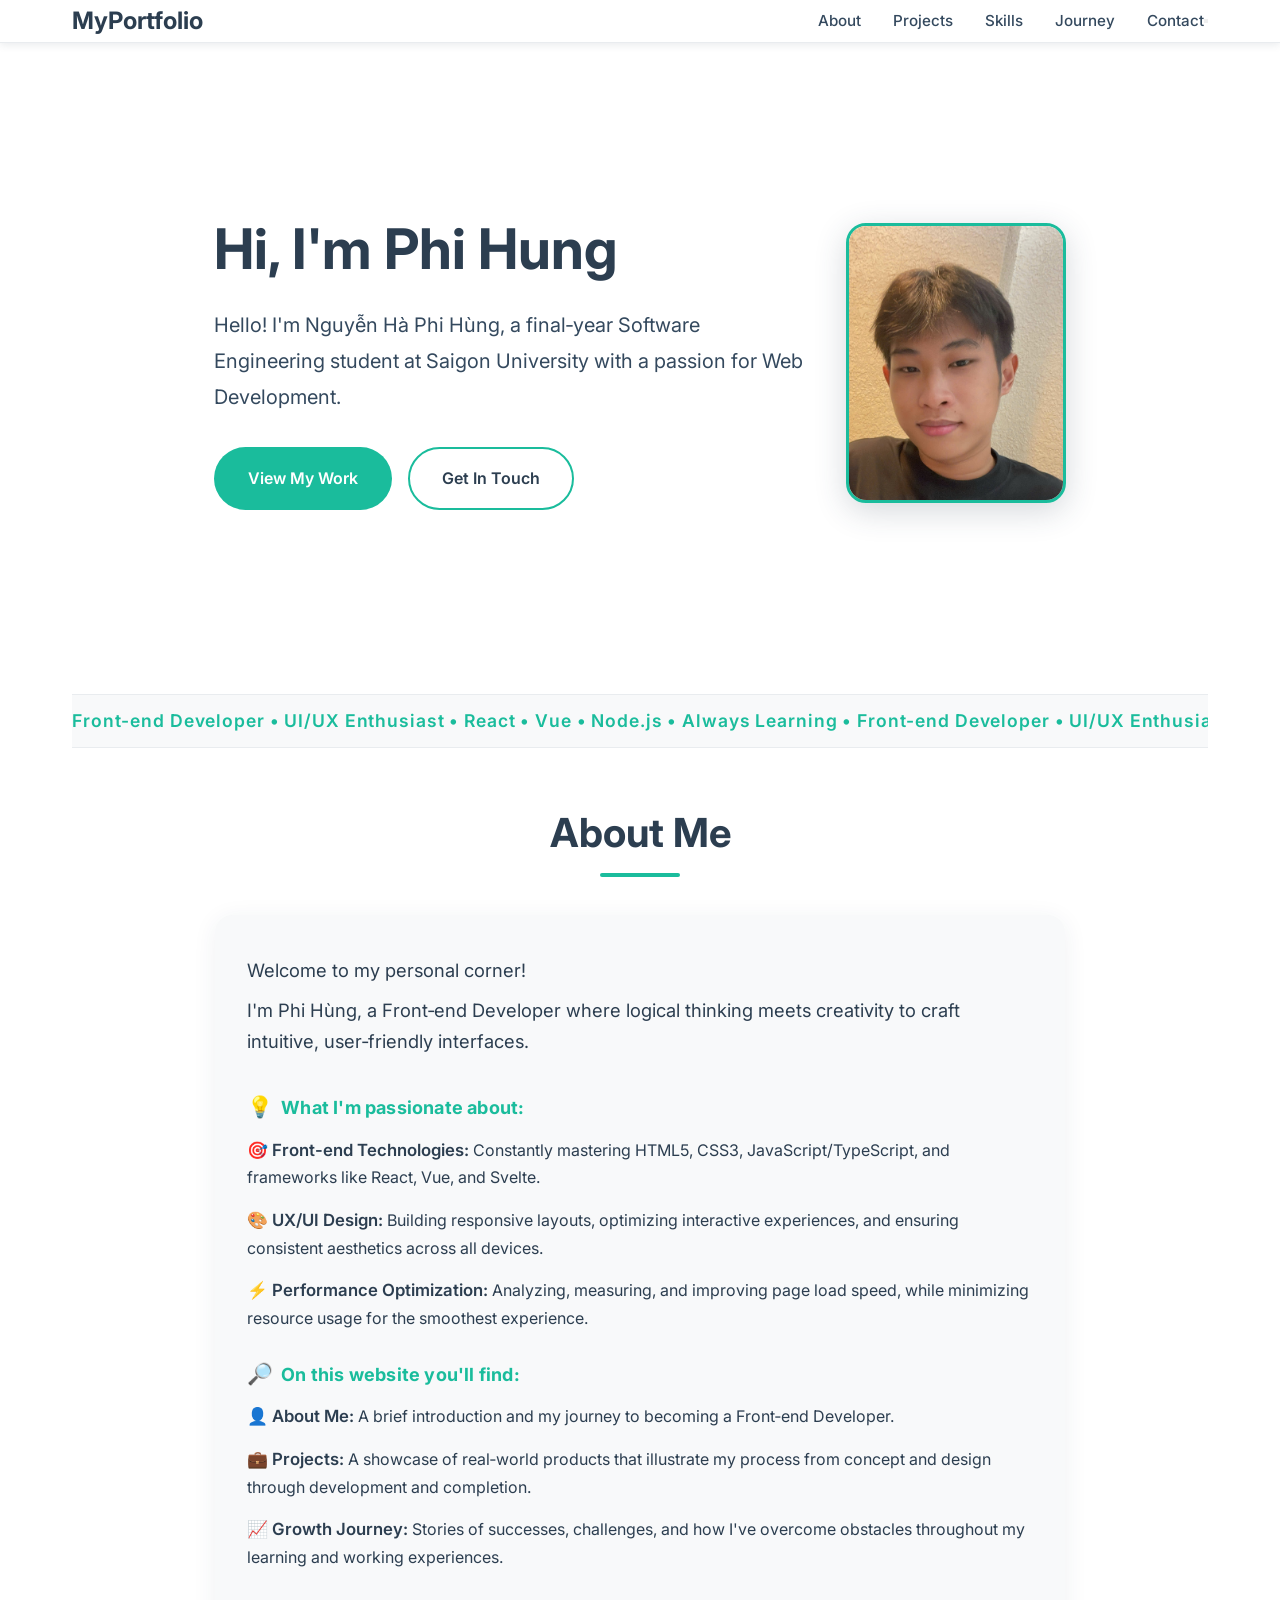
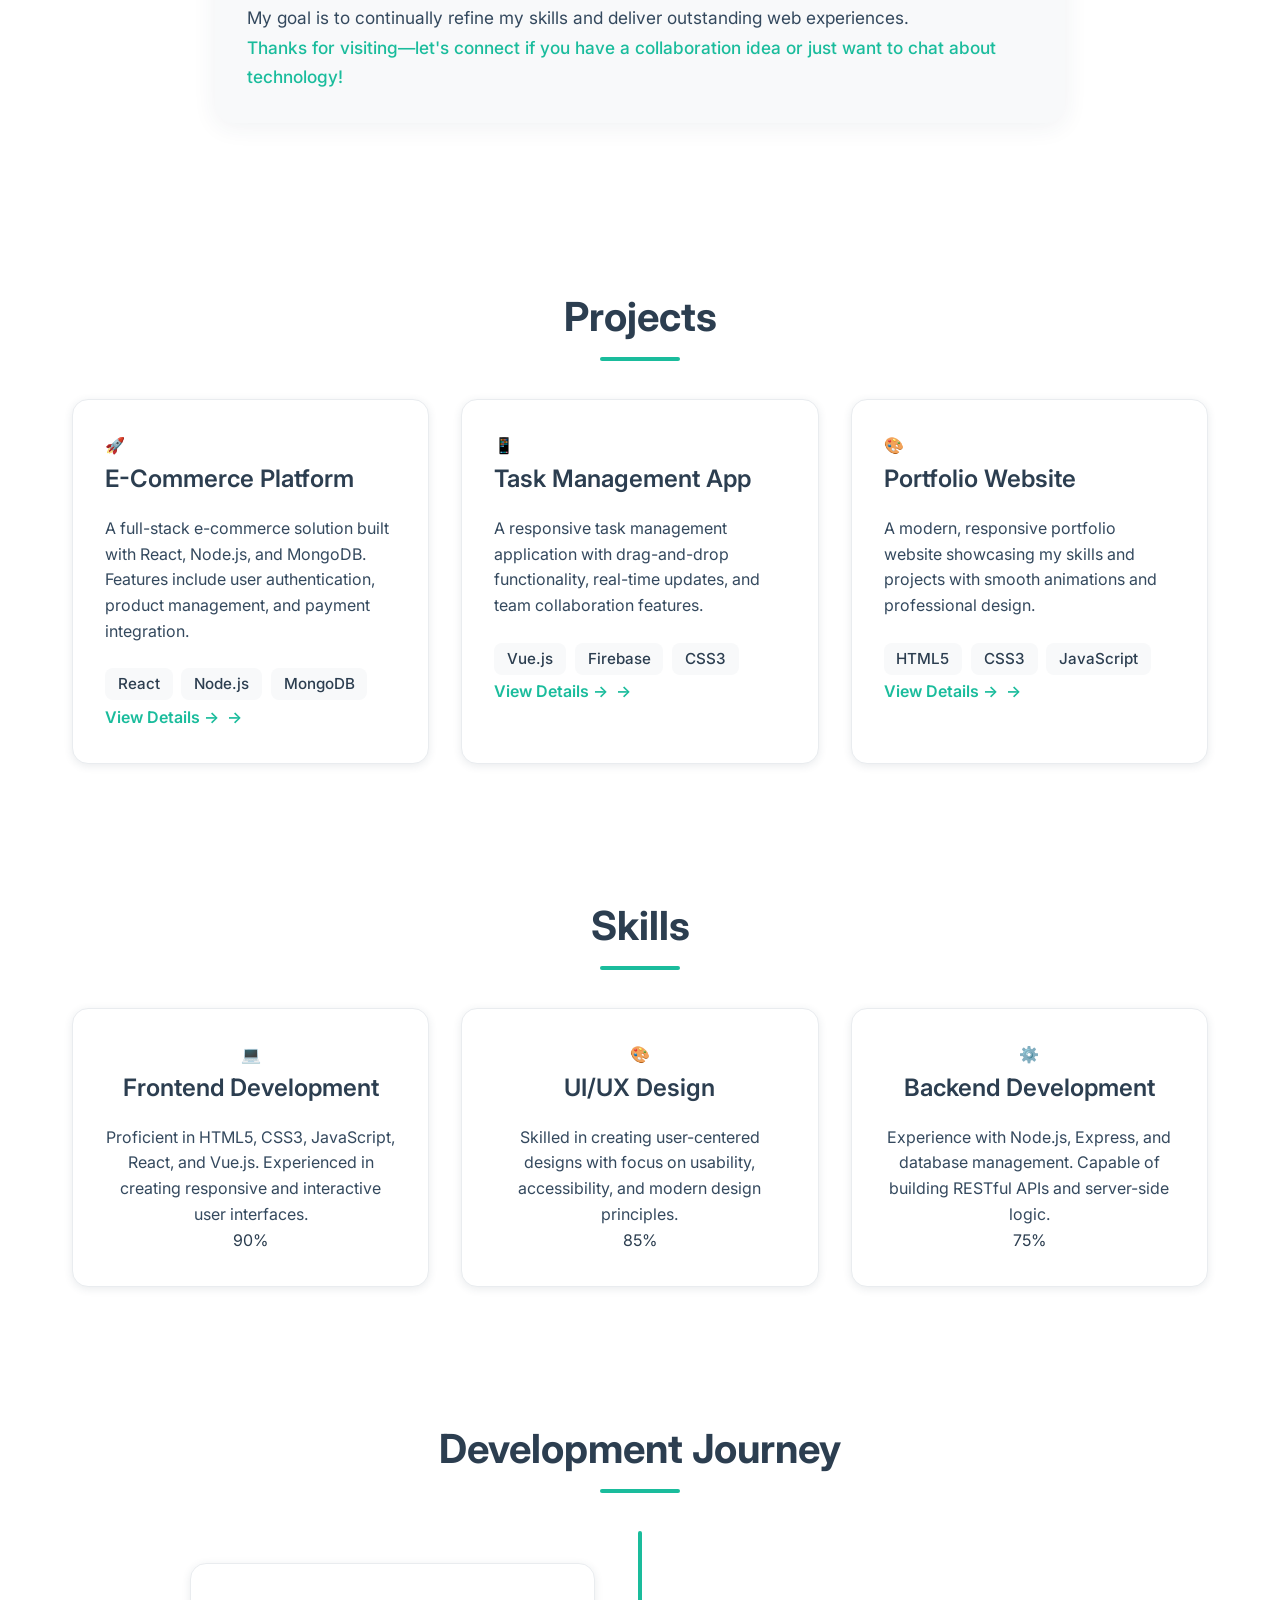
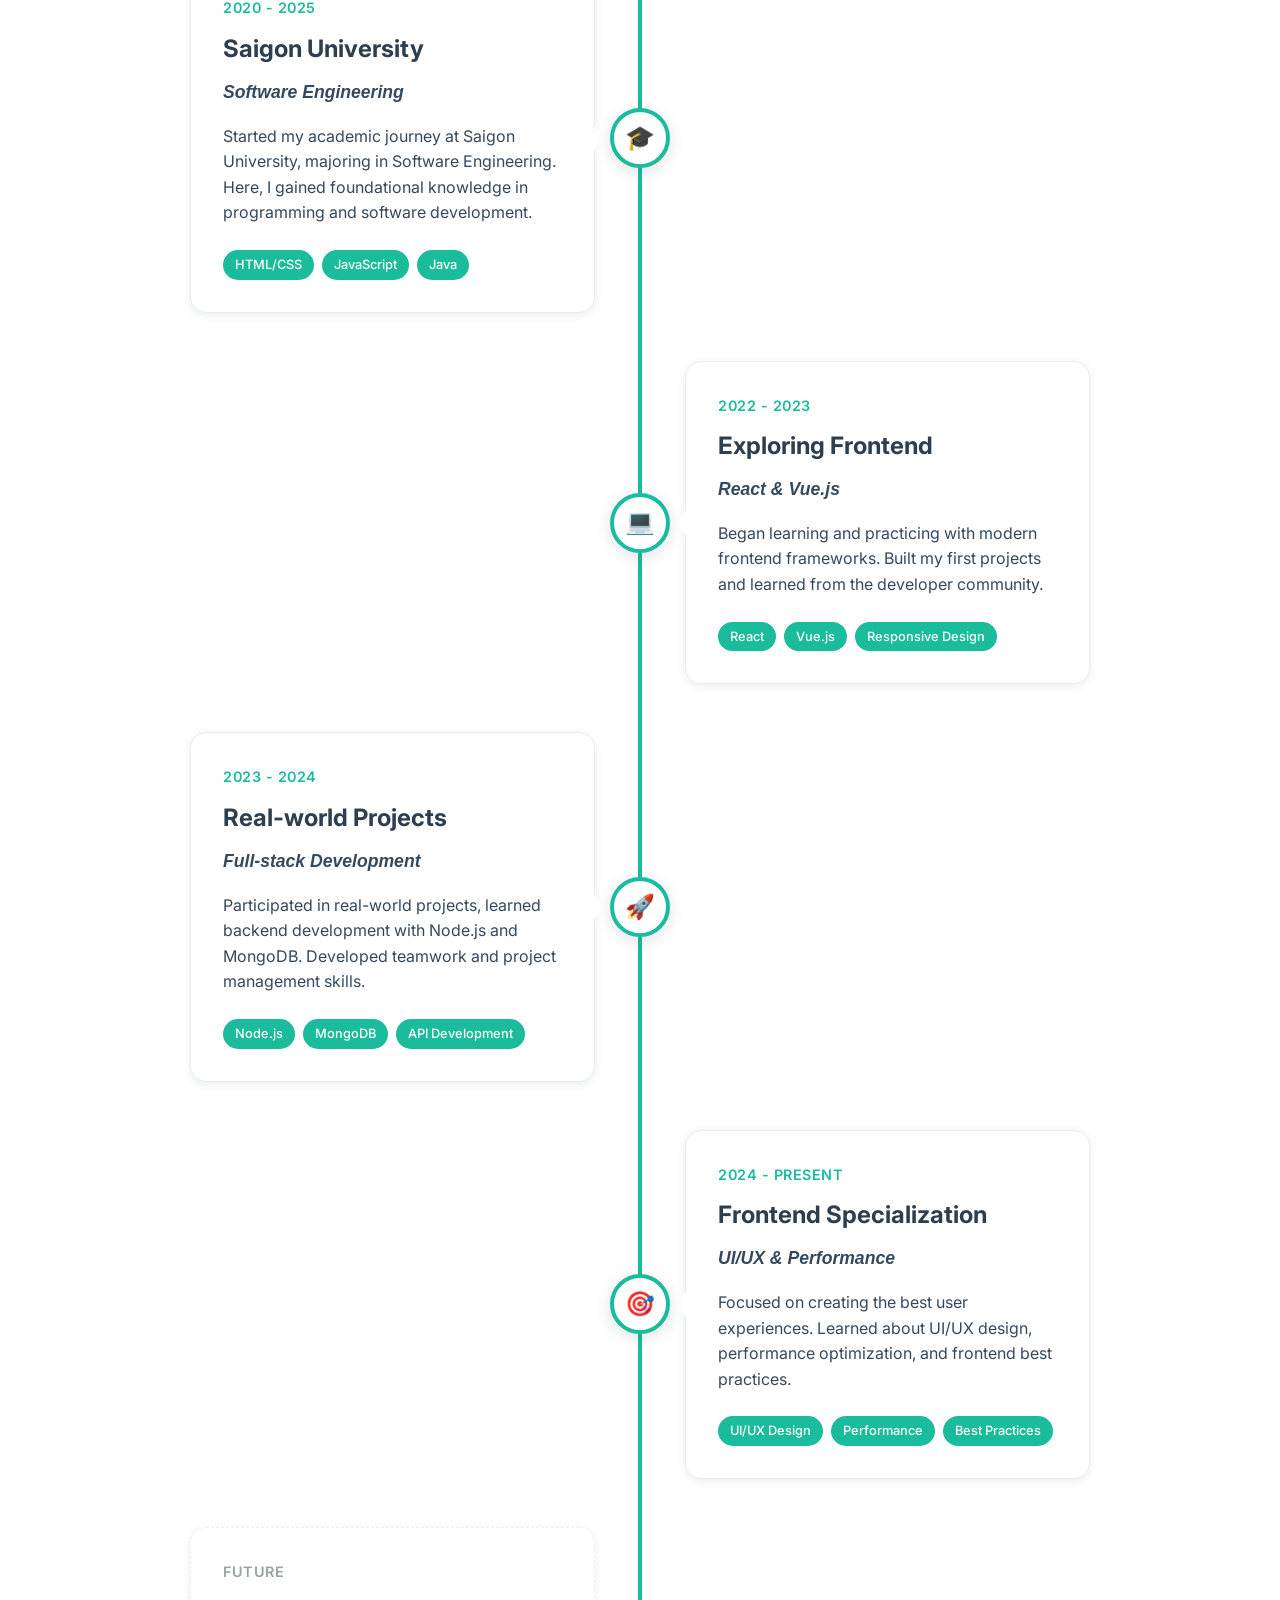
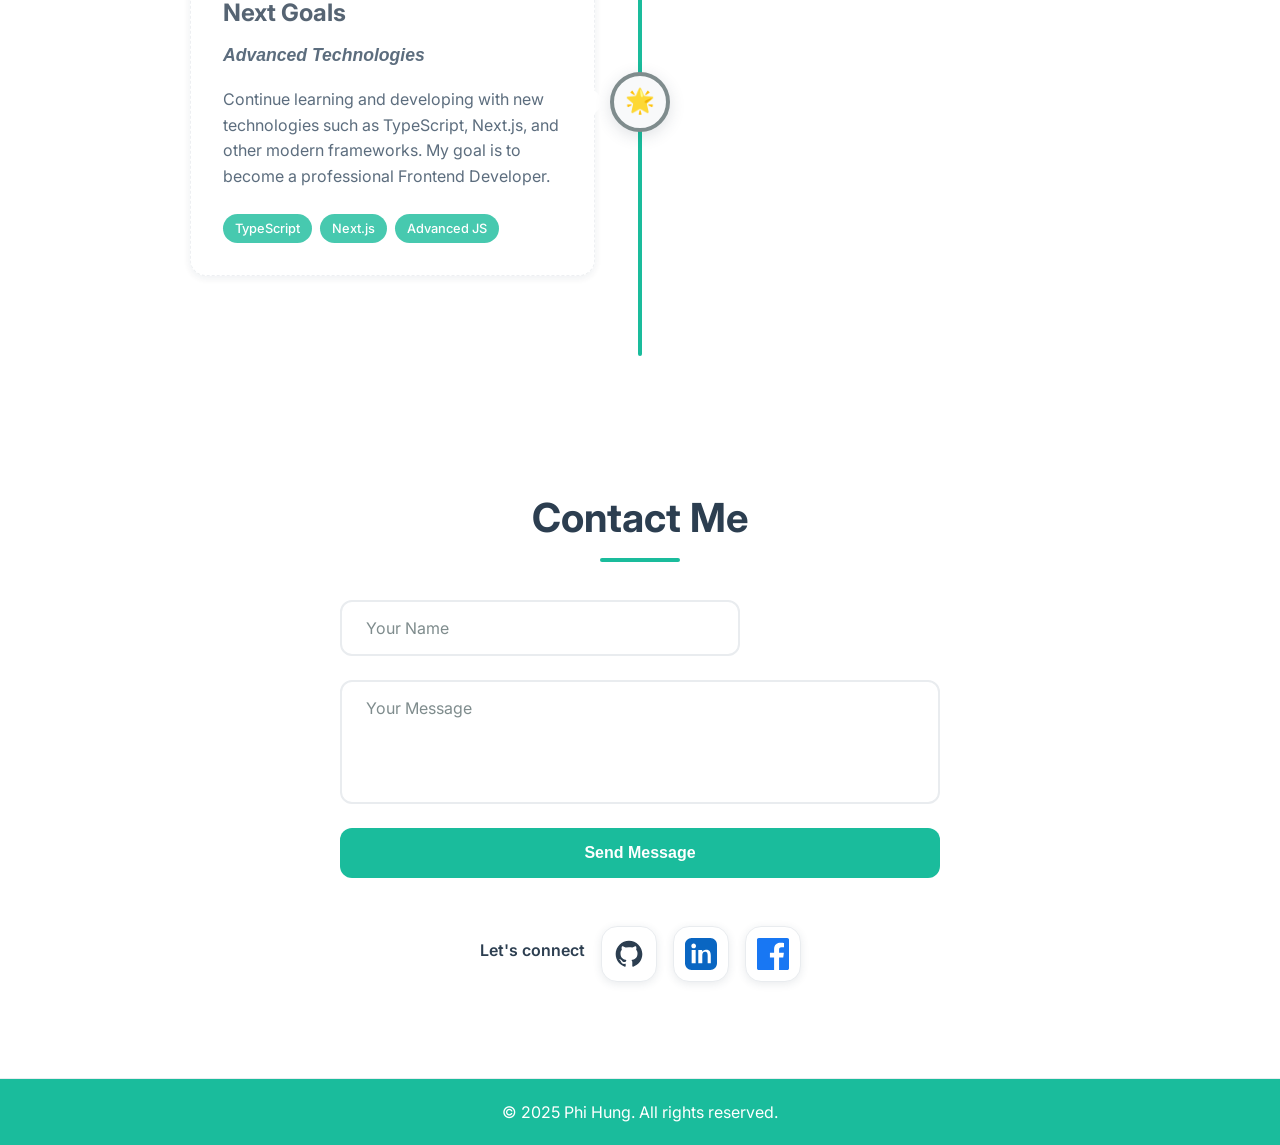
==== commit 4c3e20da: "update 2" ====
--- a/index.html
+++ b/index.html
@@ -44,13 +44,12 @@
       <img src="assests/images/avatar.jpg" alt="Profile photo" class="reveal hero-animate avatar">
     </section>
     <div class="marquee">
-      <span>Front-end Developer • UI/UX Enthusiast • React • Vue • Node.js • Always Learning • </span>
-      <span>Front-end Developer • UI/UX Enthusiast • React • Vue • Node.js • Always Learning • </span>
+      <span>Front-end Developer • UI/UX Enthusiast • React • Vue • Node.js • Always Learning • Front-end Developer • UI/UX Enthusiast • React • Vue • Node.js • Always Learning • </span>
     </div>
 
     <section id="about">
       <h2>About Me</h2>
-      <div class="about-card about-card-hover about-animate" style="background: #f8f9fa; border-radius: 18px; box-shadow: 0 4px 24px rgba(44,62,80,0.07); max-width:850px; margin:0 auto 2rem auto; padding:2.5rem 2rem 2rem 2rem;">
+      <div class="about-card about-card-hover about-animate">
         <div class="about-intro" style="text-align:left; margin-bottom:2rem;">
           <p style="font-size:1.15rem; margin-bottom:0.5rem;">Welcome to my personal corner!</p>
           <p style="font-size:1.15rem;">I'm Phi Hùng, a Front‑end Developer where logical thinking meets creativity to craft intuitive, user‑friendly interfaces.</p>
@@ -279,6 +278,11 @@
   <footer>
     <p>&copy; 2025 Phi Hung. All rights reserved.</p>
   </footer>
+  <button class="back-to-top" aria-label="Back to top">
+    <svg width="22" height="22" viewBox="0 0 24 24" fill="none" xmlns="http://www.w3.org/2000/svg">
+      <path d="M12 19V5M12 5L5 12M12 5l7 7" stroke="white" stroke-width="2.2" stroke-linecap="round" stroke-linejoin="round"/>
+    </svg>
+  </button>
   <script src="js/main.js"></script>
 </body>
 </html>
--- a/css/cv.css
+++ b/css/cv.css
@@ -142,15 +142,15 @@
 .hero {
   display: flex;
   align-items: center;
-  justify-content: space-between;
-  min-height: 100vh;
+  justify-content: center;
+  min-height: 70vh;
   padding: 8rem 0 2rem;
-  gap: 4rem;
+  gap: 2rem;
 }
 
 .hero .intro {
-  flex: 1;
   max-width: 600px;
+  margin: 0;
 }
 
 .hero h1 {
@@ -169,14 +169,15 @@
 }
 
 .hero img {
-  width: 320px;
-  height: 400px;
+  width: 220px;
+  height: 280px;
   border-radius: 20px;
   object-fit: cover;
   box-shadow: var(--shadow-lg);
   border: 3px solid var(--accent-color);
   position: relative;
   transition: all 0.3s ease;
+  margin: 0;
 }
 
 .hero img:hover {
@@ -422,11 +423,20 @@
   width: 100%;
   max-width: 400px;
   transition: width 0.3s cubic-bezier(0.4,0,0.2,1), max-width 0.3s cubic-bezier(0.4,0,0.2,1);
+  resize: none;
 }
 
 .contact input[name='name']:focus {
   width: 115%;
   max-width: 500px;
+}
+
+.contact textarea {
+  resize: none;
+  -webkit-resize: none;
+  -moz-resize: none;
+  -ms-resize: none;
+  -o-resize: none;
 }
 
 .contact button {
@@ -782,6 +792,13 @@
   .project-tech {
     justify-content: center;
   }
+
+  .hero {
+    min-height: 60vh;
+    flex-direction: column;
+    gap: 1.2rem;
+    padding: 7rem 0 1.5rem;
+  }
 }
 
 /* Animation for skill progress bars */
@@ -1225,120 +1242,87 @@
 .timeline-item:nth-child(4) { transition-delay: 0.4s; }
 .timeline-item:nth-child(5) { transition-delay: 0.5s; }
 
-.about-card:hover {
-  background: #ececec !important;
-  box-shadow: 0 8px 32px rgba(44,62,80,0.13);
-  transition: background 0.25s, box-shadow 0.25s;
-}
-
-.contact textarea {
-  resize: none;
-}
-
-.hero .hero-animate {
+.about-card {
+  background: #f8f9fa;
+  border-radius: 18px;
+  box-shadow: 0 4px 24px rgba(44,62,80,0.07);
+  max-width: 850px;
+  margin: 0 auto 2rem auto;
+  padding: 2.5rem 2rem 2rem 2rem;
+  transition: box-shadow 0.4s cubic-bezier(0.4,0,0.2,1), background 0.3s;
+  position: relative;
+}
+
+.about-animate {
   opacity: 0;
   transform: translateY(40px);
-  transition: opacity 0.9s cubic-bezier(0.4,0,0.2,1), transform 0.9s cubic-bezier(0.4,0,0.2,1);
-}
-.hero .hero-animate.show {
+  transition: opacity 0.8s cubic-bezier(0.4,0,0.2,1), transform 0.8s cubic-bezier(0.4,0,0.2,1);
+}
+.about-animate.show {
   opacity: 1;
   transform: translateY(0);
-}
-.hero .hero-animate.h1 {
-  opacity: 0;
-  transform: translateY(40px);
-  transition: opacity 1.1s cubic-bezier(0.4,0,0.2,1), transform 1.1s cubic-bezier(0.4,0,0.2,1);
-  white-space: pre;
-  position: relative;
-}
-.hero .hero-animate.h1.typing {
-  opacity: 1;
-  transform: translateY(0);
-}
-.hero .hero-animate.h1 .typing-char {
-  opacity: 0;
-  display: inline-block;
-  transform: translateY(16px);
-  transition: opacity 0.7s cubic-bezier(0.4,0,0.2,1), transform 0.7s cubic-bezier(0.4,0,0.2,1);
-}
-.hero .hero-animate.h1 .typing-char.visible {
-  opacity: 1;
-  transform: translateY(0);
-}
-.hero .hero-animate.p {
-  transition-delay: 0.3s;
-}
-.hero .hero-animate.cta {
-  transition-delay: 0.5s;
-}
-
-.hero-animate.avatar {
-  opacity: 0;
-  transform: translateY(40px) scale(0.96);
-  transition: opacity 1s cubic-bezier(0.4,0,0.2,1), transform 1s cubic-bezier(0.4,0,0.2,1);
-  transition-delay: 0.7s;
-}
-.hero-animate.avatar.show {
-  opacity: 1;
-  transform: translateY(0) scale(1);
-}
-
-.about-animate {
-  opacity: 0;
-  transform: translateY(60px) scale(0.96);
-  transition: opacity 1.1s cubic-bezier(0.4,0,0.2,1), transform 1.1s cubic-bezier(0.4,0,0.2,1);
-  will-change: opacity, transform;
-}
-.about-animate.show {
-  opacity: 1;
-  transform: translateY(0) scale(1.03);
-  animation: aboutBounce 0.7s cubic-bezier(0.22, 1, 0.36, 1) 0.05s 1;
-}
-@keyframes aboutBounce {
-  0% {
-    transform: translateY(60px) scale(0.96);
-    opacity: 0;
-  }
-  60% {
-    transform: translateY(-10px) scale(1.04);
-    opacity: 1;
-  }
-  80% {
-    transform: translateY(4px) scale(0.99);
-  }
-  100% {
-    transform: translateY(0) scale(1.03);
-  }
 }
 
 .marquee {
   width: 100%;
   overflow: hidden;
-  white-space: nowrap;
   background: var(--bg-secondary);
   border-top: 1px solid var(--border-color);
   border-bottom: 1px solid var(--border-color);
   padding: 0.7rem 0;
   position: relative;
   margin-bottom: 1.2rem;
-  display: flex;
 }
 .marquee span {
   display: inline-block;
-  min-width: 100%;
+  white-space: nowrap;
   animation: marquee 18s linear infinite;
   font-size: 1.1rem;
   color: var(--accent-color);
   font-weight: 600;
   letter-spacing: 0.05em;
 }
-.marquee span:nth-child(2) {
-  animation-delay: 9s;
-}
 @keyframes marquee {
   0%   { transform: translateX(0); }
-  100% { transform: translateX(-100%); }
+  100% { transform: translateX(-50%); }
 }
 .marquee:hover span {
   animation-play-state: paused;
 }
+
+.back-to-top {
+  position: fixed;
+  right: 2.2rem;
+  bottom: 2.2rem;
+  width: 44px;
+  height: 44px;
+  border-radius: 50%;
+  background: linear-gradient(135deg, var(--accent-color) 60%, var(--accent-light) 100%);
+  color: #fff;
+  font-size: 1.5rem;
+  border: 2px solid #e0f7f4;
+  box-shadow: 0 4px 24px rgba(44,62,80,0.18), 0 0 0 0 rgba(26,188,156,0.18);
+  cursor: pointer;
+  opacity: 0;
+  pointer-events: none;
+  z-index: 1200;
+  transition: opacity 0.3s, background 0.3s, box-shadow 0.3s, transform 0.25s cubic-bezier(0.4,0,0.2,1);
+  display: flex;
+  align-items: center;
+  justify-content: center;
+  outline: none;
+  transform: translateY(30px) scale(0.95);
+}
+.back-to-top.show {
+  opacity: 1;
+  pointer-events: auto;
+  box-shadow: 0 8px 32px rgba(44,62,80,0.22), 0 0 16px 0 rgba(26,188,156,0.18);
+  transform: translateY(0) scale(1);
+}
+.back-to-top:hover, .back-to-top:focus {
+  background: linear-gradient(135deg, var(--accent-light) 60%, var(--accent-color) 100%);
+  box-shadow: 0 12px 40px rgba(44,62,80,0.25), 0 0 24px 0 rgba(26,188,156,0.22);
+  transform: translateY(-4px) scale(1.08);
+  outline: 2px solid var(--accent-light);
+  outline-offset: 2px;
+}
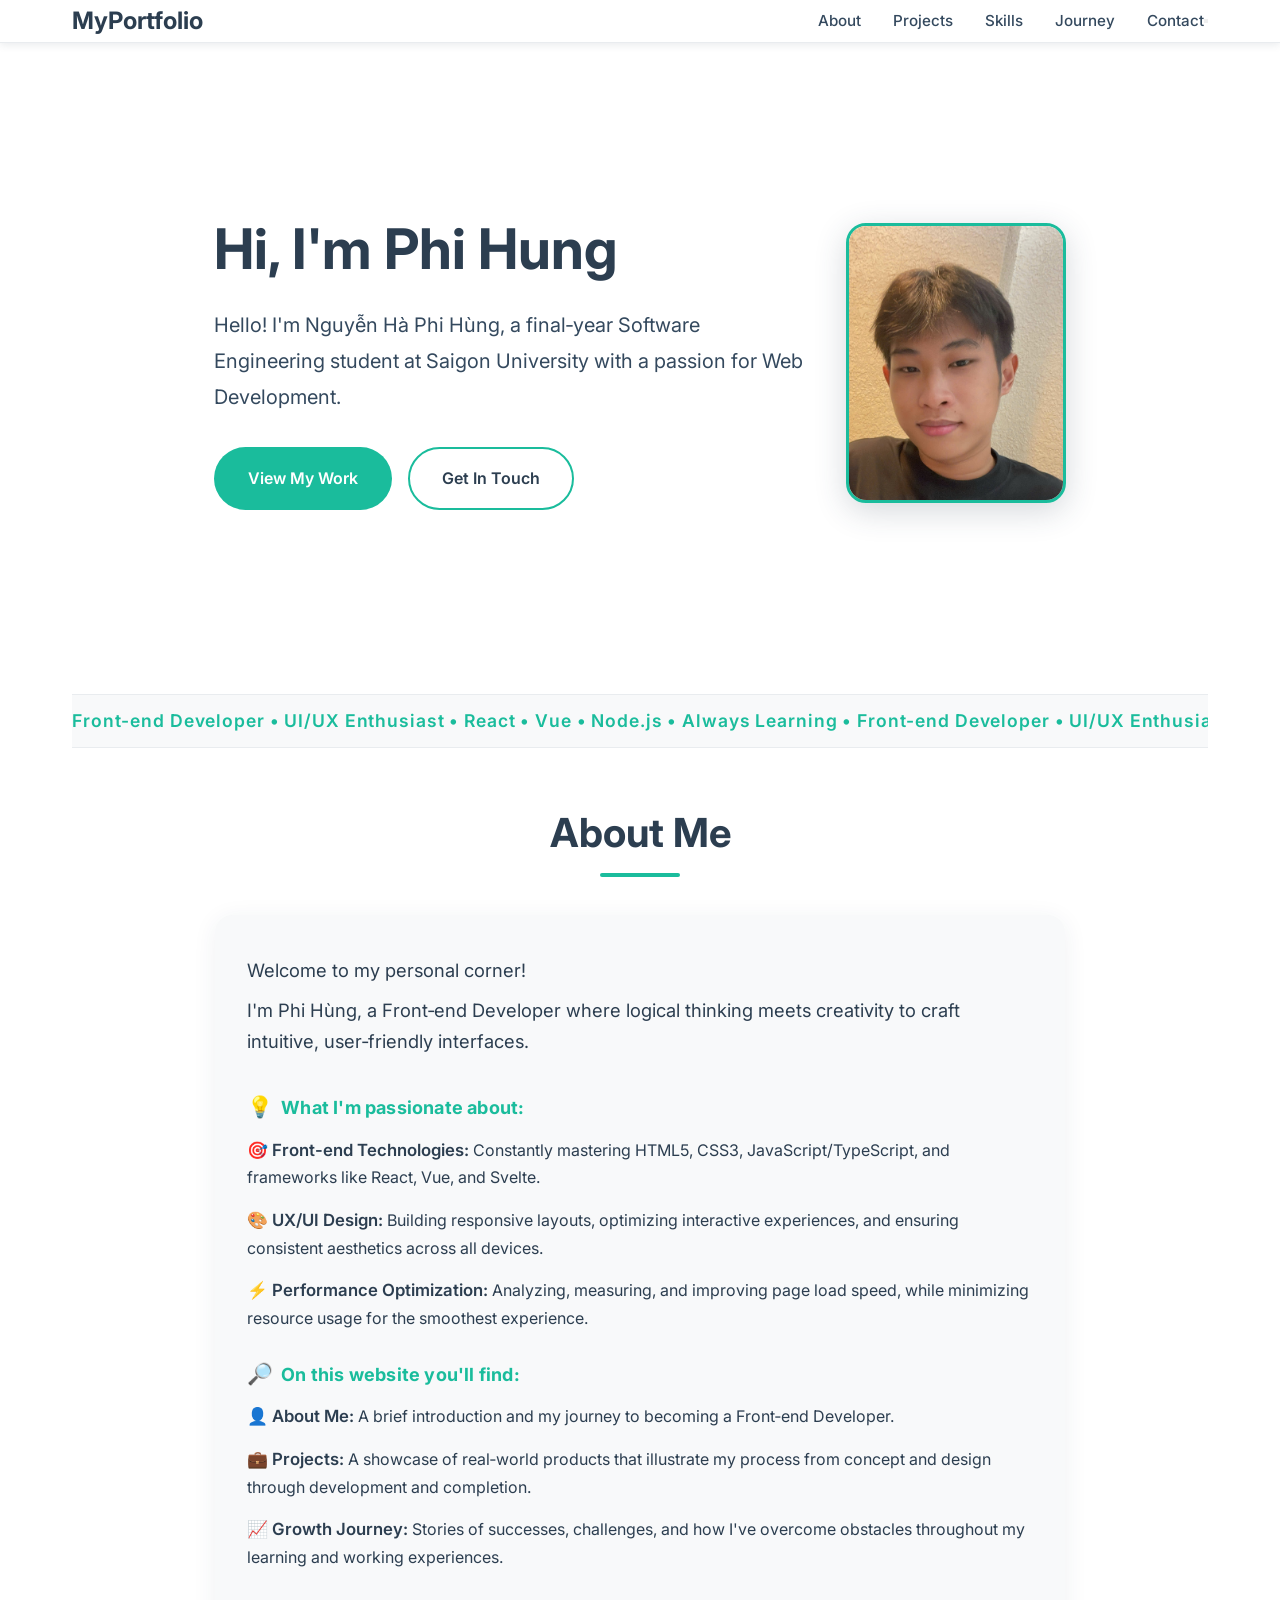
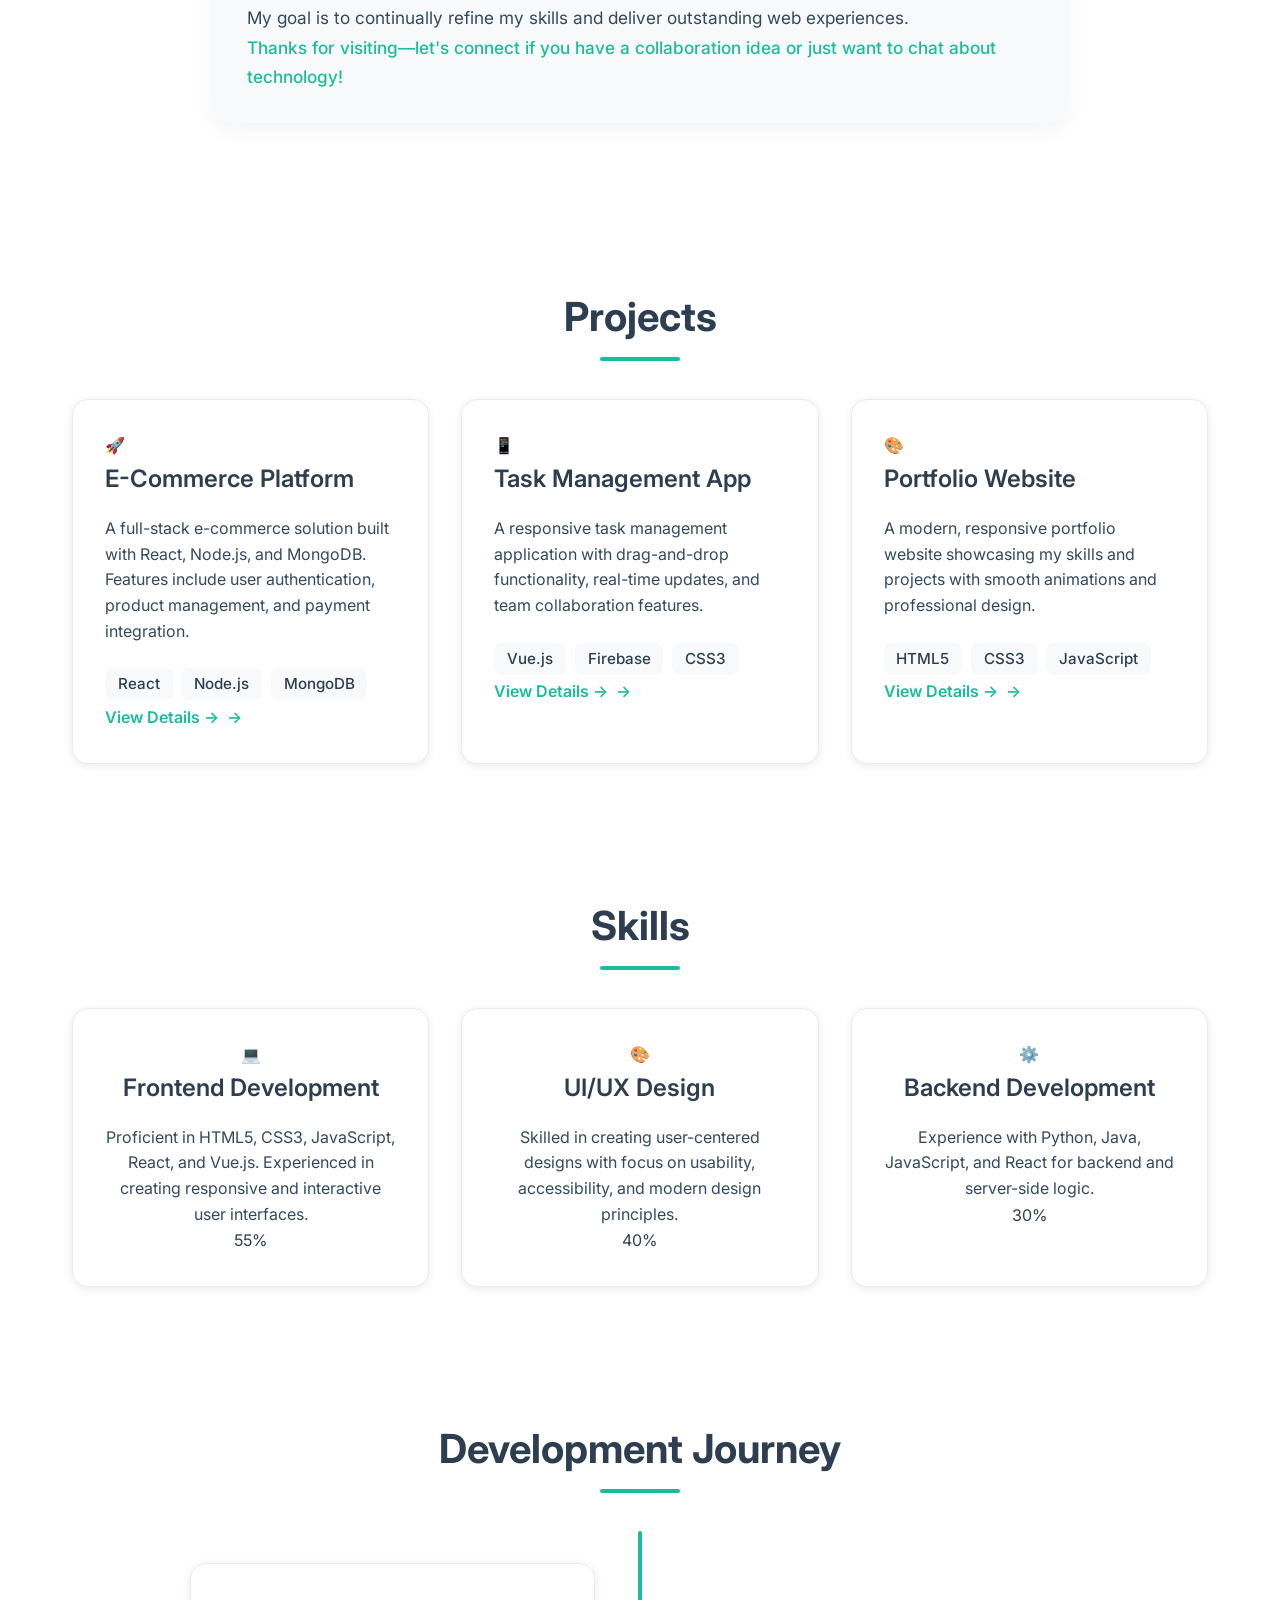
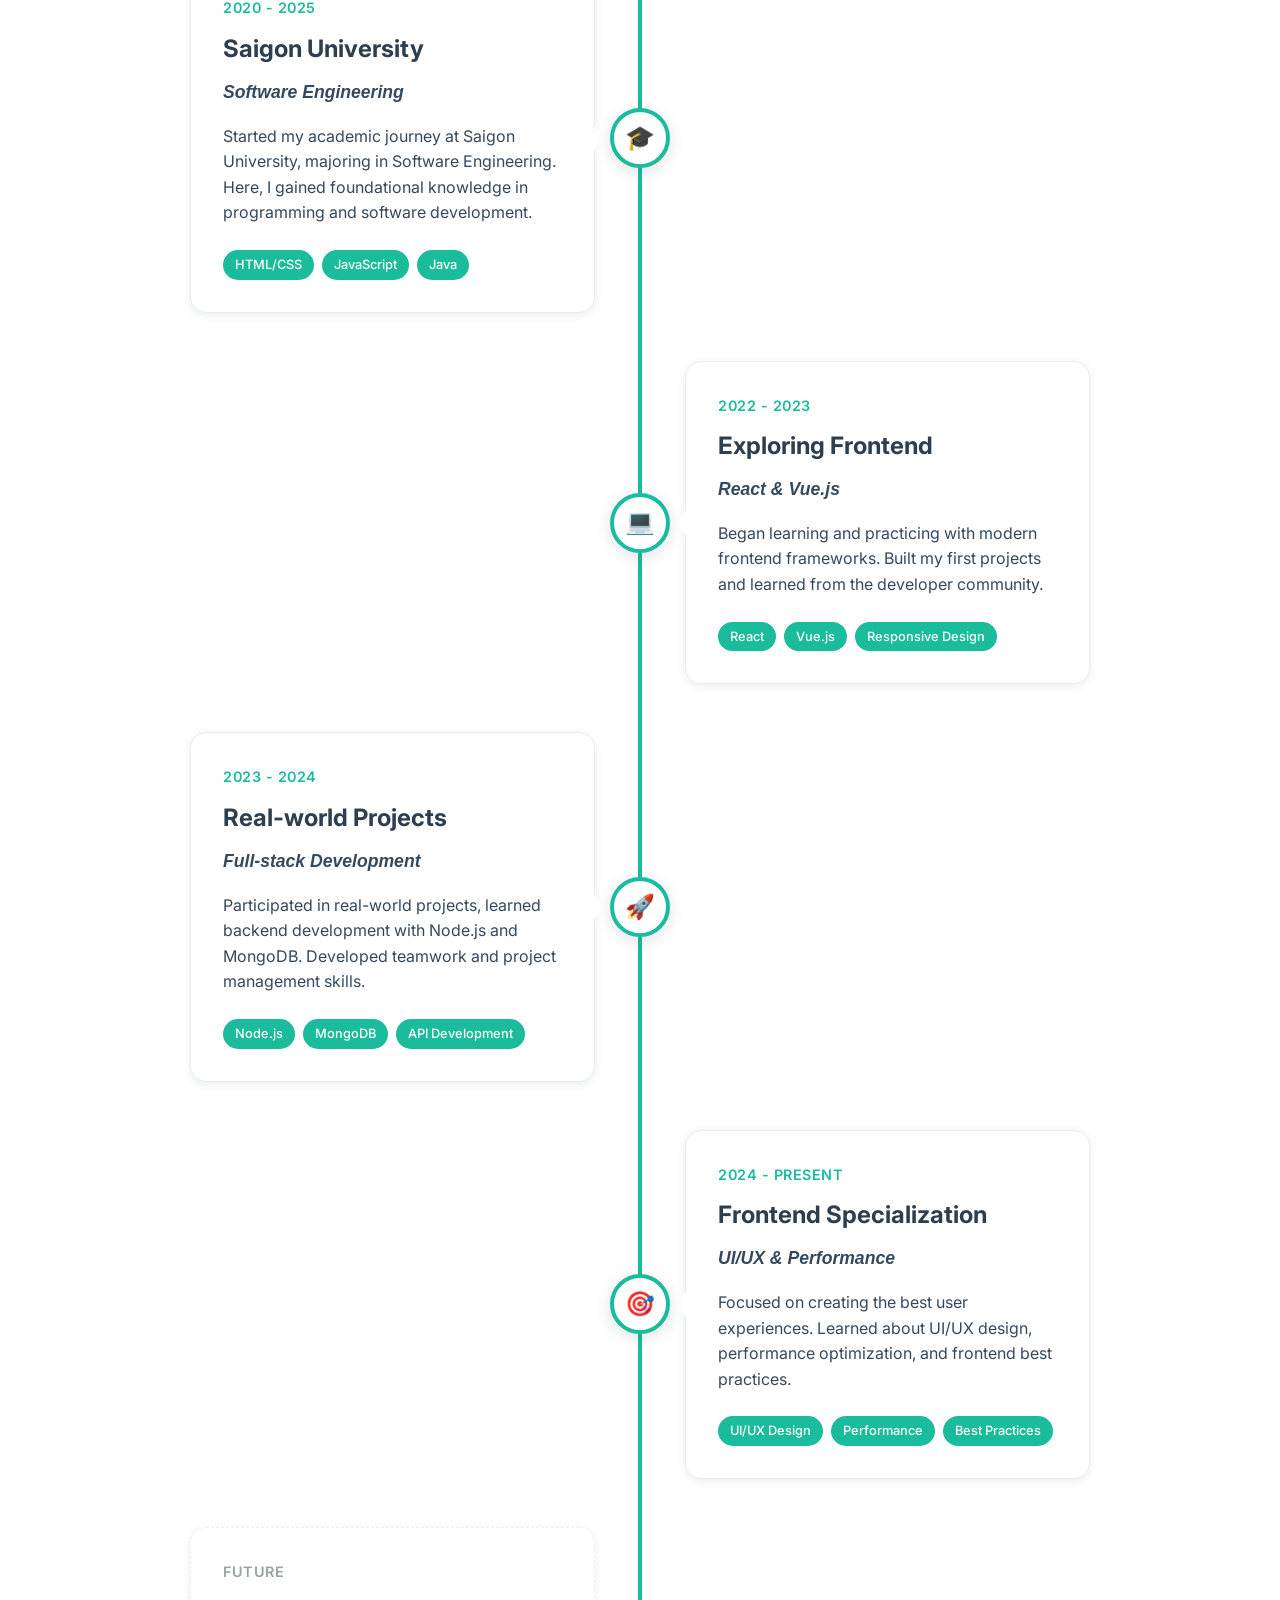
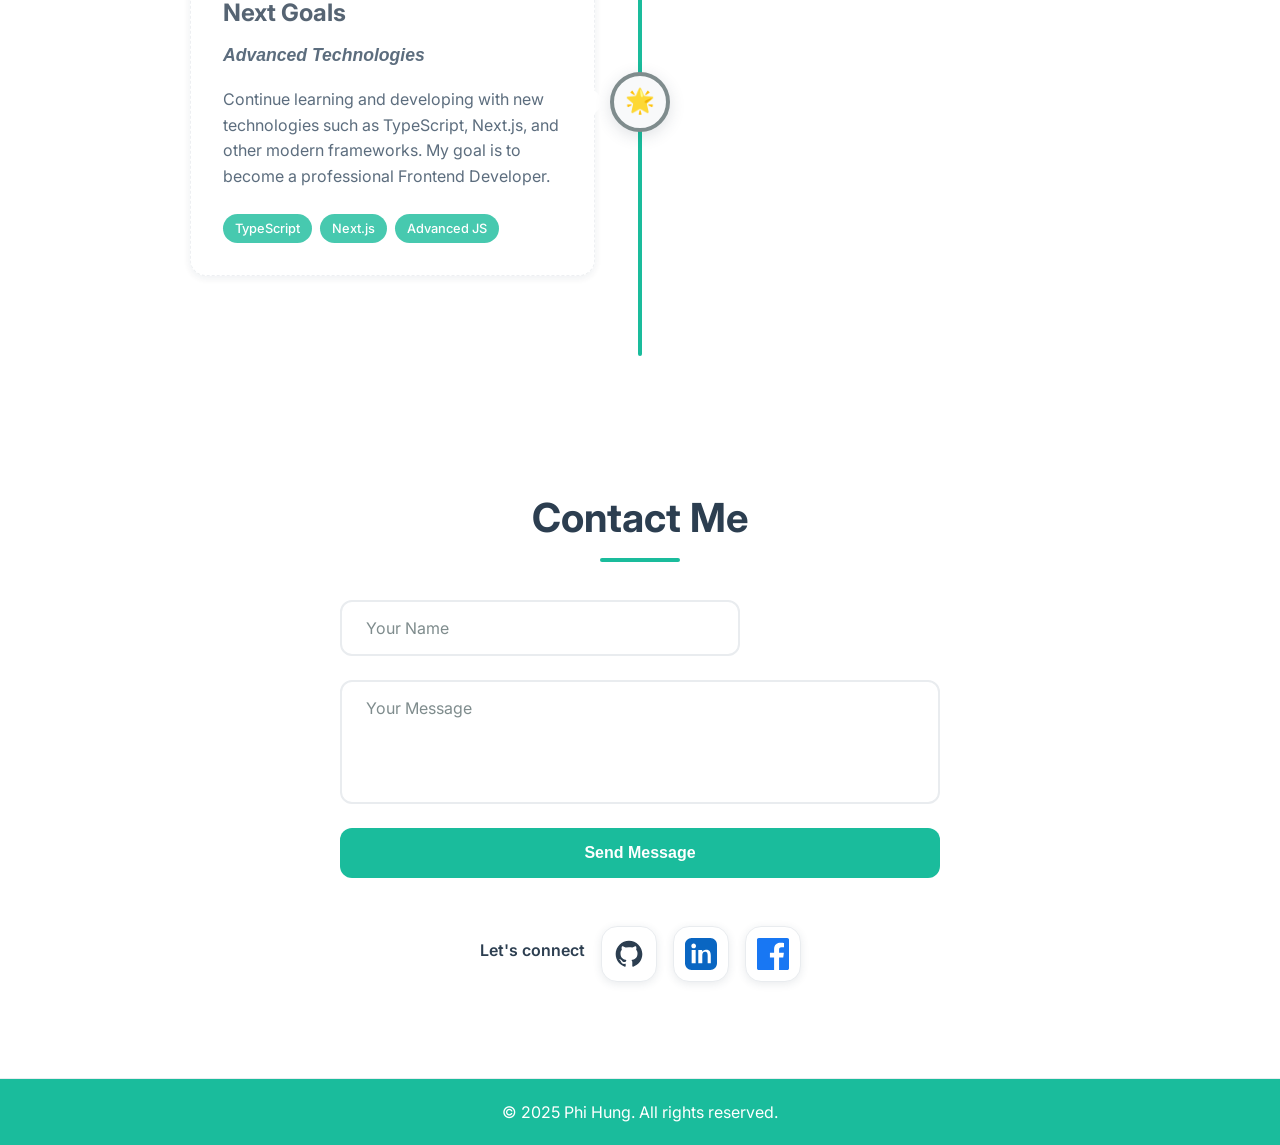
==== commit 283c0f29: "update 3/7" ====
--- a/index.html
+++ b/index.html
@@ -133,9 +133,9 @@
           <p>Proficient in HTML5, CSS3, JavaScript, React, and Vue.js. Experienced in creating responsive and interactive user interfaces.</p>
           <div class="skill-level">
             <div class="skill-bar">
-              <div class="skill-progress" style="width: 90%"></div>
-            </div>
-            <span>90%</span>
+              <div class="skill-progress" style="width: 55%"></div>
+            </div>
+            <span>55%</span>
           </div>
         </div>
         <div class="skill-card reveal">
@@ -144,20 +144,20 @@
           <p>Skilled in creating user-centered designs with focus on usability, accessibility, and modern design principles.</p>
           <div class="skill-level">
             <div class="skill-bar">
-              <div class="skill-progress" style="width: 85%"></div>
-            </div>
-            <span>85%</span>
+              <div class="skill-progress" style="width: 40%"></div>
+            </div>
+            <span>40%</span>
           </div>
         </div>
         <div class="skill-card reveal">
           <div class="skill-icon">⚙️</div>
           <h3>Backend Development</h3>
-          <p>Experience with Node.js, Express, and database management. Capable of building RESTful APIs and server-side logic.</p>
+          <p>Experience with Python, Java, JavaScript, and React for backend and server-side logic.</p>
           <div class="skill-level">
             <div class="skill-bar">
-              <div class="skill-progress" style="width: 75%"></div>
-            </div>
-            <span>75%</span>
+              <div class="skill-progress" style="width: 30%"></div>
+            </div>
+            <span>30%</span>
           </div>
         </div>
       </div>
